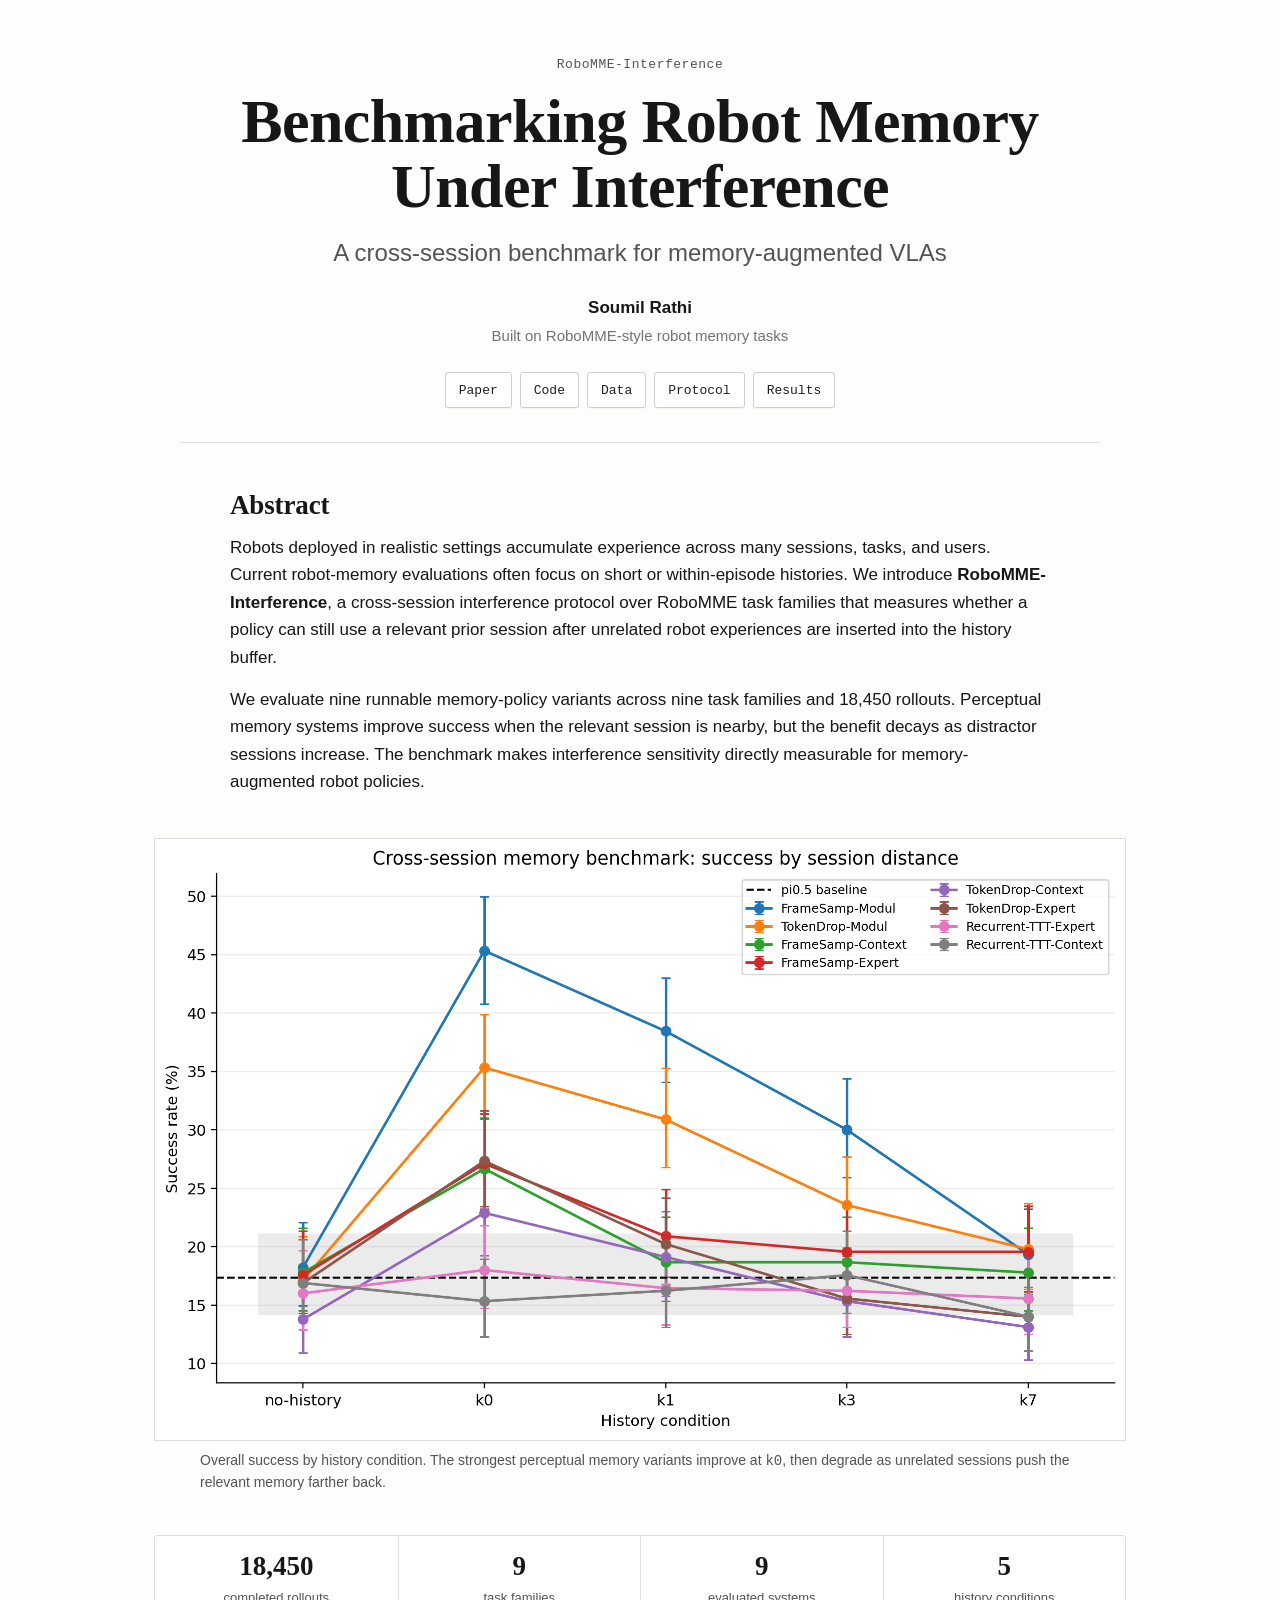
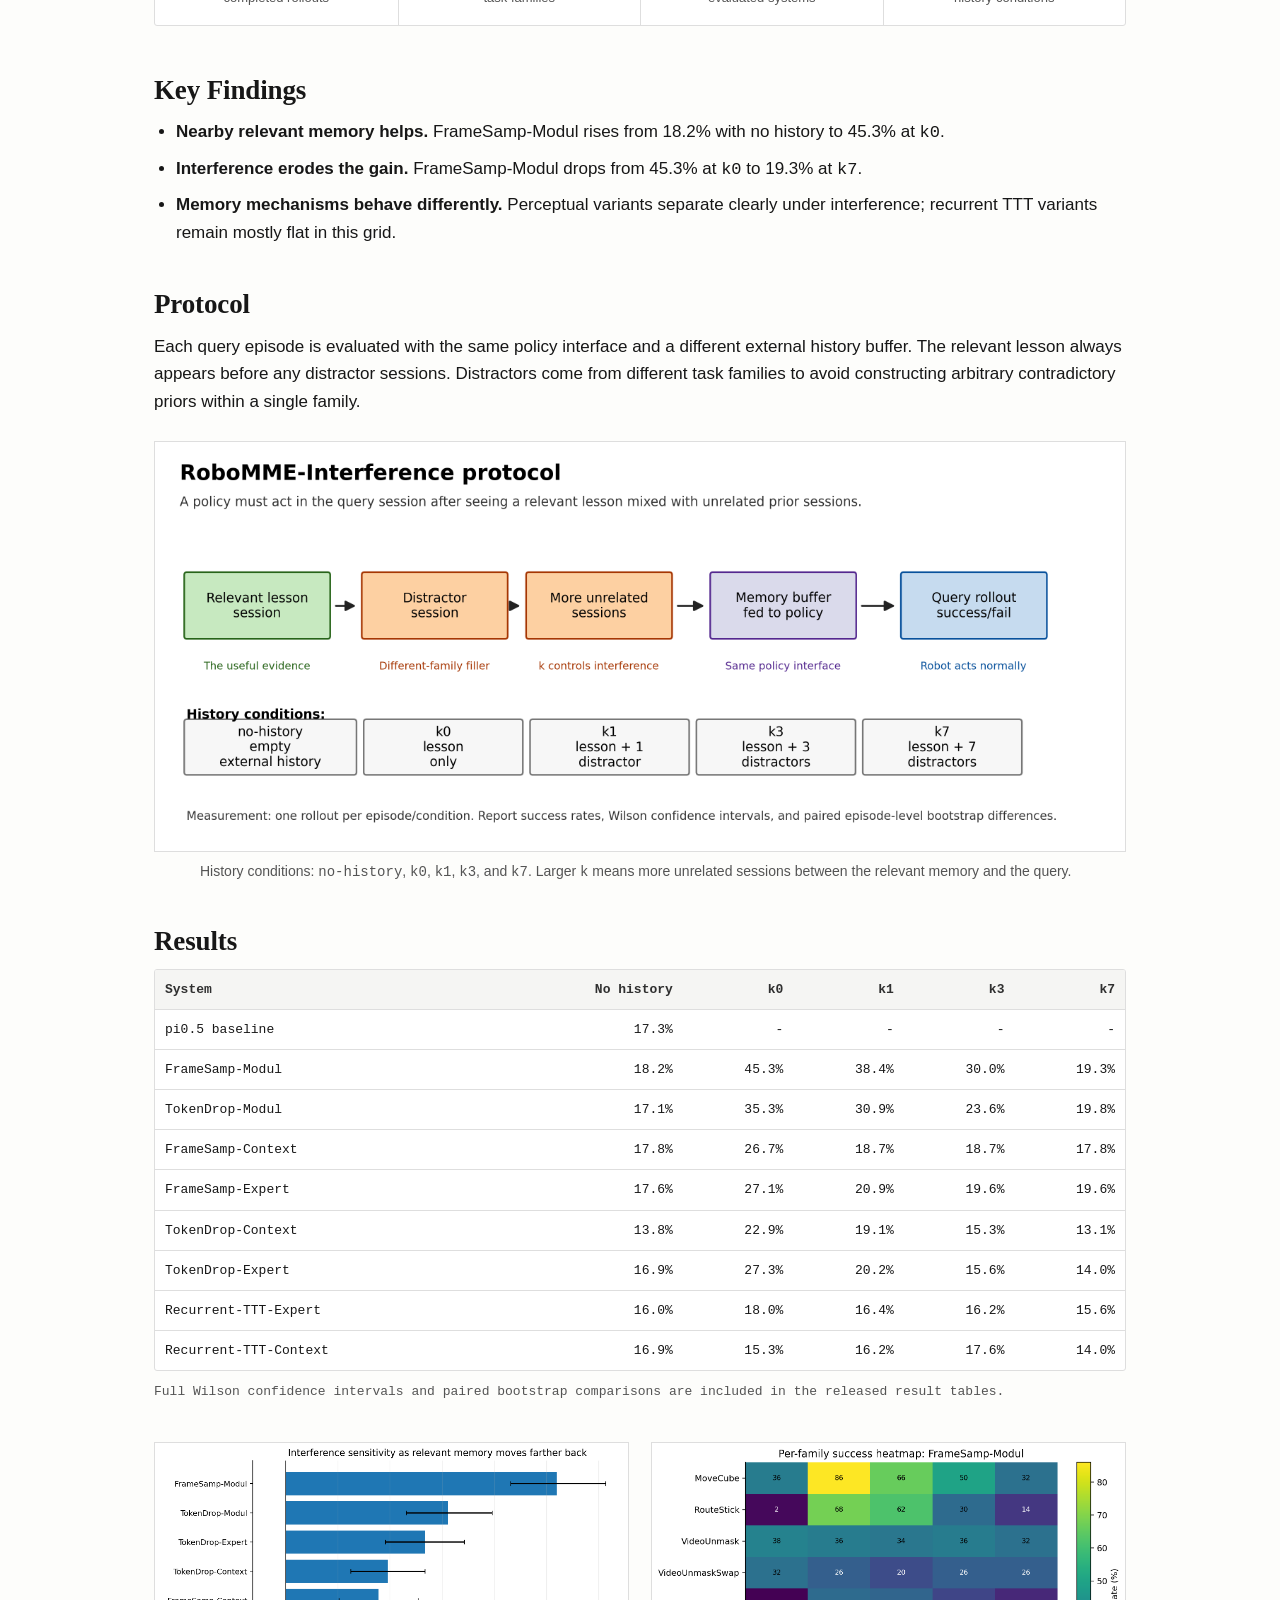
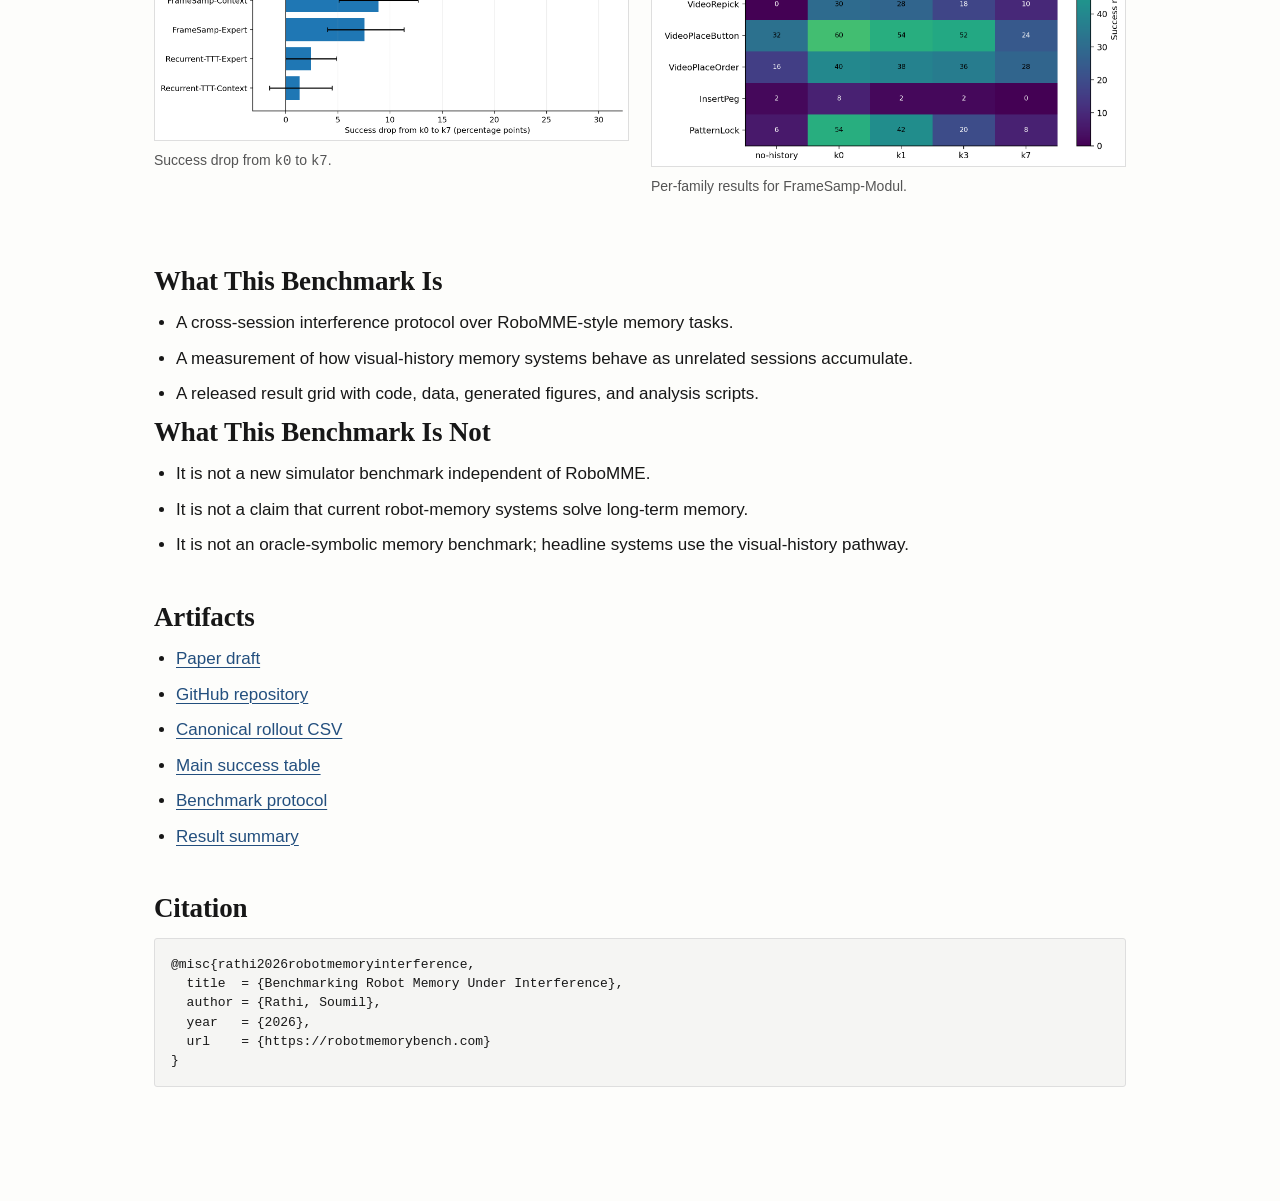
==== index.html @ ad08efbc "Polish research site typography" ====
<!doctype html>
<html lang="en">
  <head>
    <meta charset="utf-8" />
    <meta name="viewport" content="width=device-width, initial-scale=1" />
    <title>Benchmarking Robot Memory Under Interference</title>
    <meta
      name="description"
      content="A cross-session benchmark for memory-augmented VLAs."
    />
    <link rel="stylesheet" href="research.css?v=20260616a" />
  </head>
  <body>
    <main>
      <header class="project-header">
        <p class="venue">RoboMME-Interference</p>
        <h1>Benchmarking Robot Memory Under Interference</h1>
        <p class="subtitle">A cross-session benchmark for memory-augmented VLAs</p>
        <p class="authors">Soumil Rathi</p>
        <p class="affiliation">Built on RoboMME-style robot memory tasks</p>
        <nav class="links" aria-label="Project links">
          <a href="paper/main.pdf">Paper</a>
          <a href="https://github.com/SoumilRathi/robot-memory-under-interference">Code</a>
          <a href="results/canonical_rollouts.csv">Data</a>
          <a href="BENCHMARK_PROTOCOL.md">Protocol</a>
          <a href="RESULTS.md">Results</a>
        </nav>
      </header>

      <section class="abstract">
        <h2>Abstract</h2>
        <p>
          Robots deployed in realistic settings accumulate experience across
          many sessions, tasks, and users. Current robot-memory evaluations
          often focus on short or within-episode histories. We introduce
          <strong>RoboMME-Interference</strong>, a cross-session interference
          protocol over RoboMME task families that measures whether a policy can
          still use a relevant prior session after unrelated robot experiences
          are inserted into the history buffer.
        </p>
        <p>
          We evaluate nine runnable memory-policy variants across nine task
          families and 18,450 rollouts. Perceptual memory systems improve
          success when the relevant session is nearby, but the benefit decays as
          distractor sessions increase. The benchmark makes interference
          sensitivity directly measurable for memory-augmented robot policies.
        </p>
      </section>

      <section class="figure-section">
        <figure>
          <img src="assets/overall_plain_success_by_condition.png" alt="Overall success by history condition" />
          <figcaption>
            Overall success by history condition. The strongest perceptual
            memory variants improve at <code>k0</code>, then degrade as
            unrelated sessions push the relevant memory farther back.
          </figcaption>
        </figure>
      </section>

      <section class="summary-grid">
        <div>
          <span>18,450</span>
          <p>completed rollouts</p>
        </div>
        <div>
          <span>9</span>
          <p>task families</p>
        </div>
        <div>
          <span>9</span>
          <p>evaluated systems</p>
        </div>
        <div>
          <span>5</span>
          <p>history conditions</p>
        </div>
      </section>

      <section>
        <h2>Key Findings</h2>
        <ul class="findings">
          <li>
            <strong>Nearby relevant memory helps.</strong>
            FrameSamp-Modul rises from 18.2% with no history to 45.3% at
            <code>k0</code>.
          </li>
          <li>
            <strong>Interference erodes the gain.</strong>
            FrameSamp-Modul drops from 45.3% at <code>k0</code> to 19.3% at
            <code>k7</code>.
          </li>
          <li>
            <strong>Memory mechanisms behave differently.</strong>
            Perceptual variants separate clearly under interference; recurrent
            TTT variants remain mostly flat in this grid.
          </li>
        </ul>
      </section>

      <section id="protocol">
        <h2>Protocol</h2>
        <p>
          Each query episode is evaluated with the same policy interface and a
          different external history buffer. The relevant lesson always appears
          before any distractor sessions. Distractors come from different task
          families to avoid constructing arbitrary contradictory priors within a
          single family.
        </p>
        <figure>
          <img src="assets/protocol_diagram.png" alt="RoboMME-Interference protocol diagram" />
          <figcaption>
            History conditions: <code>no-history</code>, <code>k0</code>,
            <code>k1</code>, <code>k3</code>, and <code>k7</code>. Larger
            <code>k</code> means more unrelated sessions between the relevant
            memory and the query.
          </figcaption>
        </figure>
      </section>

      <section id="results">
        <h2>Results</h2>
        <div class="table-wrap">
          <table>
            <thead>
              <tr>
                <th>System</th>
                <th>No history</th>
                <th>k0</th>
                <th>k1</th>
                <th>k3</th>
                <th>k7</th>
              </tr>
            </thead>
            <tbody>
              <tr><td>pi0.5 baseline</td><td>17.3%</td><td>-</td><td>-</td><td>-</td><td>-</td></tr>
              <tr><td>FrameSamp-Modul</td><td>18.2%</td><td>45.3%</td><td>38.4%</td><td>30.0%</td><td>19.3%</td></tr>
              <tr><td>TokenDrop-Modul</td><td>17.1%</td><td>35.3%</td><td>30.9%</td><td>23.6%</td><td>19.8%</td></tr>
              <tr><td>FrameSamp-Context</td><td>17.8%</td><td>26.7%</td><td>18.7%</td><td>18.7%</td><td>17.8%</td></tr>
              <tr><td>FrameSamp-Expert</td><td>17.6%</td><td>27.1%</td><td>20.9%</td><td>19.6%</td><td>19.6%</td></tr>
              <tr><td>TokenDrop-Context</td><td>13.8%</td><td>22.9%</td><td>19.1%</td><td>15.3%</td><td>13.1%</td></tr>
              <tr><td>TokenDrop-Expert</td><td>16.9%</td><td>27.3%</td><td>20.2%</td><td>15.6%</td><td>14.0%</td></tr>
              <tr><td>Recurrent-TTT-Expert</td><td>16.0%</td><td>18.0%</td><td>16.4%</td><td>16.2%</td><td>15.6%</td></tr>
              <tr><td>Recurrent-TTT-Context</td><td>16.9%</td><td>15.3%</td><td>16.2%</td><td>17.6%</td><td>14.0%</td></tr>
            </tbody>
          </table>
        </div>
        <p class="note">
          Full Wilson confidence intervals and paired bootstrap comparisons are
          included in the released result tables.
        </p>
        <div class="figure-pair">
          <figure>
            <img src="assets/interference_drop_k0_to_k7.png" alt="Interference drop from k0 to k7" />
            <figcaption>Success drop from <code>k0</code> to <code>k7</code>.</figcaption>
          </figure>
          <figure>
            <img src="assets/framesamp_modul_family_heatmap.png" alt="FrameSamp-Modul family heatmap" />
            <figcaption>Per-family results for FrameSamp-Modul.</figcaption>
          </figure>
        </div>
      </section>

      <section>
        <h2>What This Benchmark Is</h2>
        <ul class="scope-list">
          <li>A cross-session interference protocol over RoboMME-style memory tasks.</li>
          <li>A measurement of how visual-history memory systems behave as unrelated sessions accumulate.</li>
          <li>A released result grid with code, data, generated figures, and analysis scripts.</li>
        </ul>

        <h2>What This Benchmark Is Not</h2>
        <ul class="scope-list">
          <li>It is not a new simulator benchmark independent of RoboMME.</li>
          <li>It is not a claim that current robot-memory systems solve long-term memory.</li>
          <li>It is not an oracle-symbolic memory benchmark; headline systems use the visual-history pathway.</li>
        </ul>
      </section>

      <section id="artifacts">
        <h2>Artifacts</h2>
        <ul class="artifact-list">
          <li><a href="paper/main.pdf">Paper draft</a></li>
          <li><a href="https://github.com/SoumilRathi/robot-memory-under-interference">GitHub repository</a></li>
          <li><a href="results/canonical_rollouts.csv">Canonical rollout CSV</a></li>
          <li><a href="results/analysis/tables/main_success_rates.csv">Main success table</a></li>
          <li><a href="BENCHMARK_PROTOCOL.md">Benchmark protocol</a></li>
          <li><a href="RESULTS.md">Result summary</a></li>
        </ul>
      </section>

      <section id="citation">
        <h2>Citation</h2>
        <pre><code>@misc{rathi2026robotmemoryinterference,
  title  = {Benchmarking Robot Memory Under Interference},
  author = {Rathi, Soumil},
  year   = {2026},
  url    = {https://robotmemorybench.com}
}</code></pre>
      </section>
    </main>
  </body>
</html>
---- research.css ----
:root {
  --bg: #fdfdfb;
  --ink: #171717;
  --muted: #545454;
  --faint: #737373;
  --line: #dedede;
  --soft: #f5f5f3;
  --accent: #234f7e;
}

* {
  box-sizing: border-box;
}

html {
  scroll-behavior: smooth;
  background: var(--bg);
}

body {
  margin: 0;
  background: var(--bg);
  color: var(--ink);
  font-family: -apple-system, BlinkMacSystemFont, "Segoe UI", Helvetica, Arial, sans-serif;
  font-size: 17px;
  line-height: 1.62;
}

main {
  max-width: 1020px;
  margin: 0 auto;
  padding: 54px 24px 76px;
}

a {
  color: var(--accent);
  text-decoration-thickness: 1px;
  text-underline-offset: 3px;
}

img {
  display: block;
  max-width: 100%;
  height: auto;
}

code,
pre,
table,
.links,
.venue,
.note {
  font-family: ui-monospace, SFMono-Regular, Menlo, Consolas, monospace;
}

.project-header {
  max-width: 920px;
  margin: 0 auto 46px;
  padding-bottom: 34px;
  border-bottom: 1px solid var(--line);
  text-align: center;
}

.venue {
  margin: 0 0 14px;
  color: var(--muted);
  font-size: 13px;
  letter-spacing: 0.04em;
}

h1 {
  max-width: 860px;
  margin: 0 auto;
  font-family: Georgia, "Times New Roman", serif;
  font-size: clamp(38px, 5.2vw, 62px);
  line-height: 1.05;
  font-weight: 700;
  letter-spacing: -0.01em;
}

.subtitle {
  max-width: 760px;
  margin: 18px auto 0;
  color: var(--muted);
  font-size: clamp(19px, 2.2vw, 24px);
  line-height: 1.35;
}

.authors {
  margin: 24px 0 0;
  font-size: 17px;
  font-weight: 600;
}

.affiliation {
  margin: 3px 0 0;
  color: var(--faint);
  font-size: 15px;
}

.links {
  display: flex;
  flex-wrap: wrap;
  justify-content: center;
  gap: 8px;
  margin-top: 24px;
}

.links a {
  display: inline-flex;
  align-items: center;
  min-height: 36px;
  padding: 0 13px;
  border: 1px solid #cfcfcf;
  border-radius: 3px;
  background: #ffffff;
  color: #202020;
  font-size: 13px;
  text-decoration: none;
  box-shadow: 0 1px 0 rgba(0, 0, 0, 0.03);
}

.links a:hover {
  border-color: #a8a8a8;
  background: var(--soft);
}

section {
  margin: 42px 0;
}

h2 {
  margin: 0 0 12px;
  font-family: Georgia, "Times New Roman", serif;
  font-size: 27px;
  line-height: 1.2;
  letter-spacing: -0.005em;
}

p {
  margin: 0 0 14px;
}

.abstract {
  max-width: 820px;
  margin-left: auto;
  margin-right: auto;
}

figure {
  margin: 26px 0;
}

figure img {
  border: 1px solid var(--line);
  background: #ffffff;
}

figcaption {
  max-width: 880px;
  margin: 9px auto 0;
  color: var(--muted);
  font-size: 14px;
  line-height: 1.5;
}

.summary-grid {
  display: grid;
  grid-template-columns: repeat(4, 1fr);
  overflow: hidden;
  border: 1px solid var(--line);
  border-radius: 3px;
  background: #ffffff;
  margin: 34px 0 48px;
}

.summary-grid div {
  padding: 17px 14px;
  text-align: center;
}

.summary-grid div + div {
  border-left: 1px solid var(--line);
}

.summary-grid span {
  display: block;
  font-family: Georgia, "Times New Roman", serif;
  font-size: 27px;
  font-weight: 700;
  line-height: 1;
}

.summary-grid p {
  margin: 7px 0 0;
  color: var(--muted);
  font-size: 13px;
}

.findings,
.scope-list,
.artifact-list {
  margin: 0;
  padding-left: 22px;
}

.findings li,
.scope-list li,
.artifact-list li {
  margin: 8px 0;
}

.table-wrap {
  overflow-x: auto;
  border: 1px solid var(--line);
  border-radius: 3px;
  background: #ffffff;
}

table {
  width: 100%;
  min-width: 760px;
  border-collapse: collapse;
  font-size: 13px;
}

th,
td {
  padding: 9px 10px;
  border-bottom: 1px solid var(--line);
  text-align: right;
  white-space: nowrap;
}

th:first-child,
td:first-child {
  text-align: left;
}

thead th {
  background: var(--soft);
  color: #303030;
  font-weight: 650;
}

tbody tr:last-child td {
  border-bottom: 0;
}

.note {
  margin-top: 10px;
  color: var(--muted);
  font-size: 13px;
}

.figure-pair {
  display: grid;
  grid-template-columns: 1fr 1fr;
  gap: 22px;
}

pre {
  overflow-x: auto;
  padding: 16px;
  border: 1px solid var(--line);
  border-radius: 3px;
  background: var(--soft);
  font-size: 13px;
  line-height: 1.48;
}

@media (max-width: 760px) {
  main {
    padding: 32px 16px 56px;
  }

  .project-header {
    margin-bottom: 34px;
    padding-bottom: 28px;
  }

  h1 {
    font-size: 36px;
  }

  .summary-grid,
  .figure-pair {
    grid-template-columns: 1fr;
  }

  .summary-grid div + div {
    border-left: 0;
    border-top: 1px solid var(--line);
  }
}
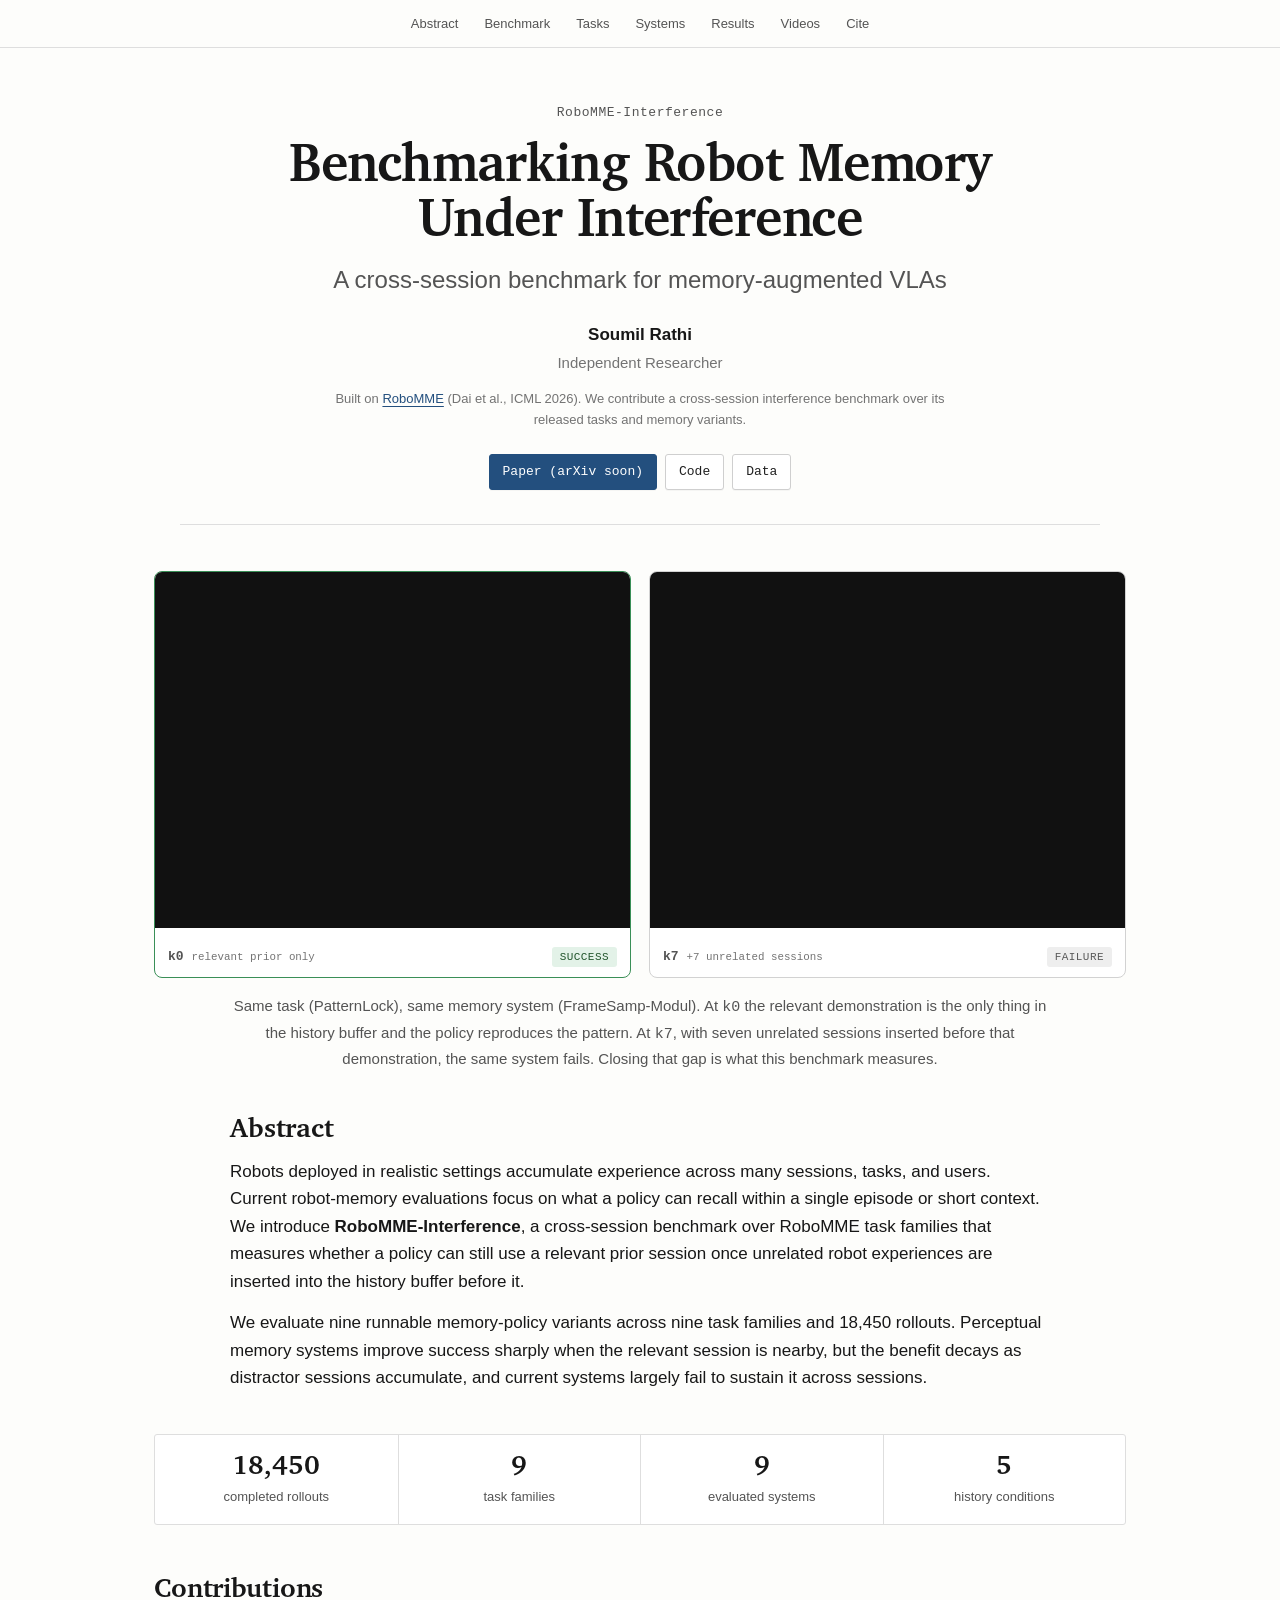
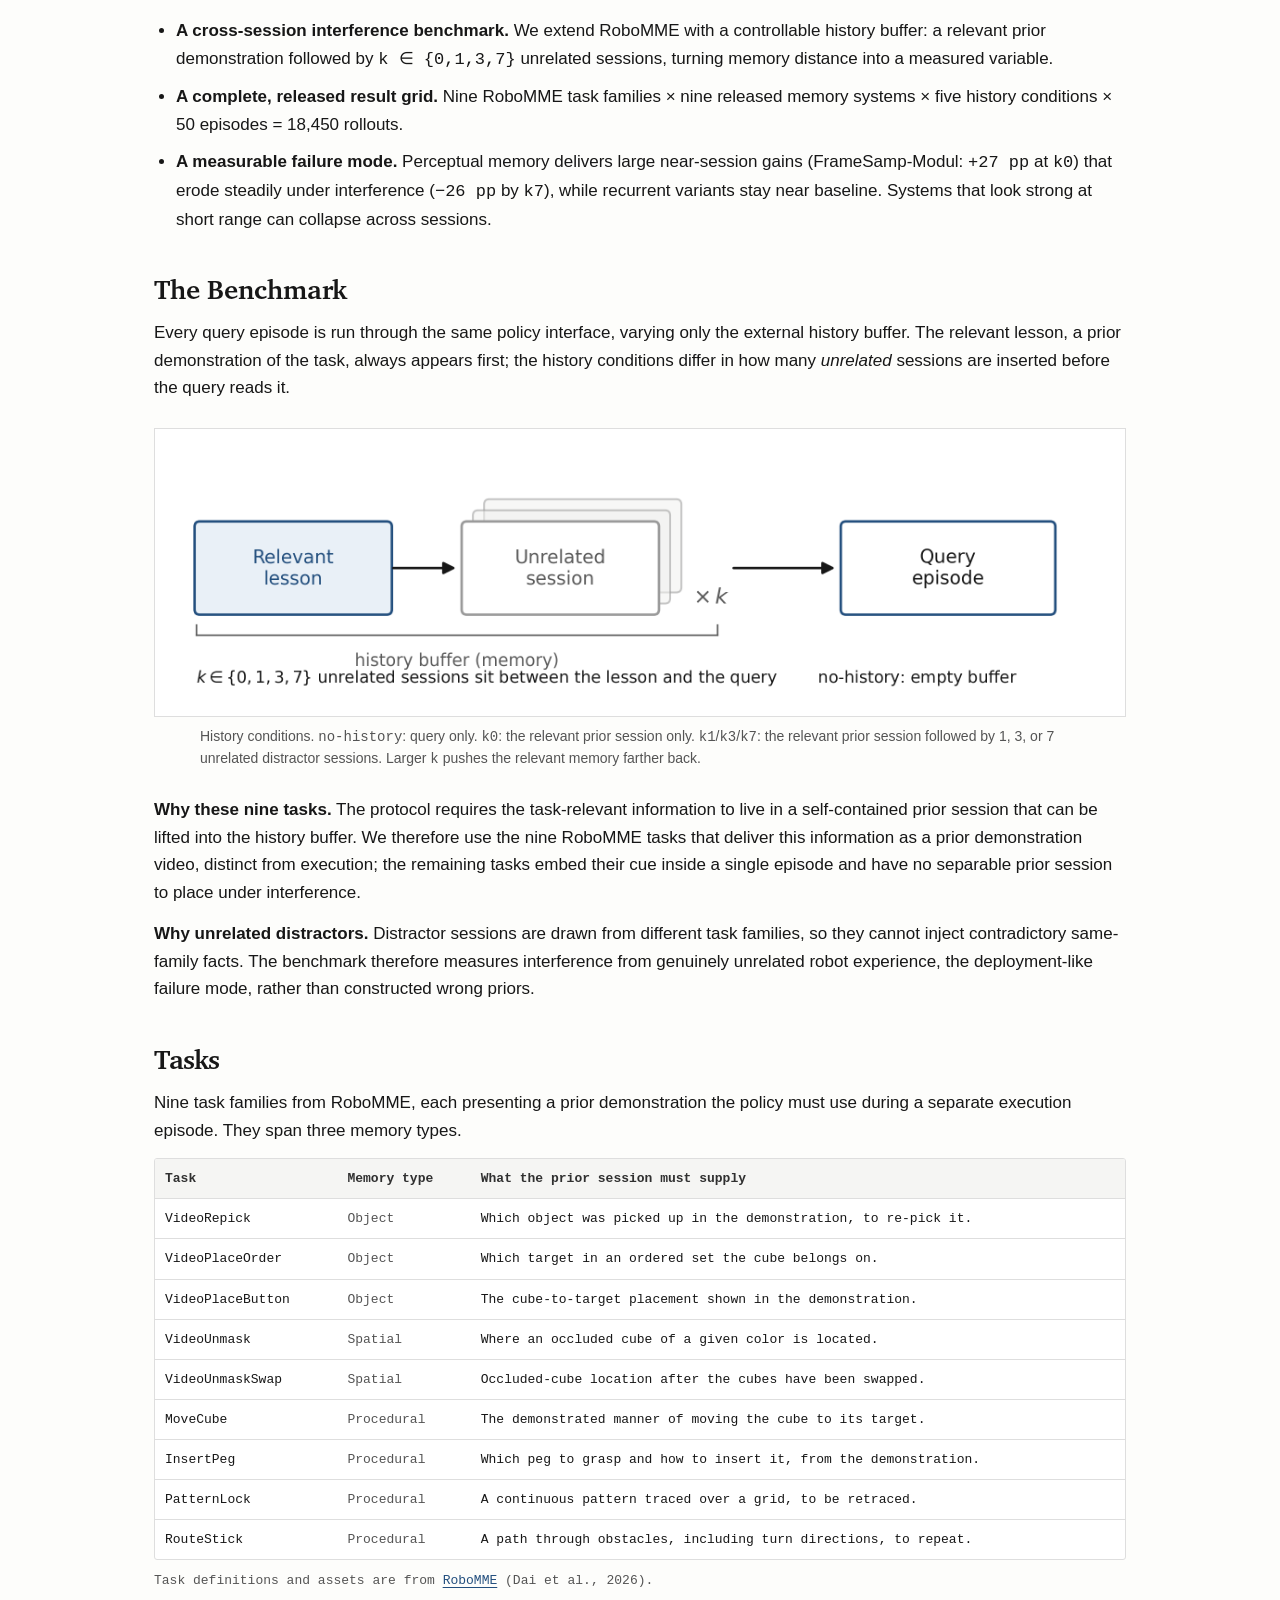
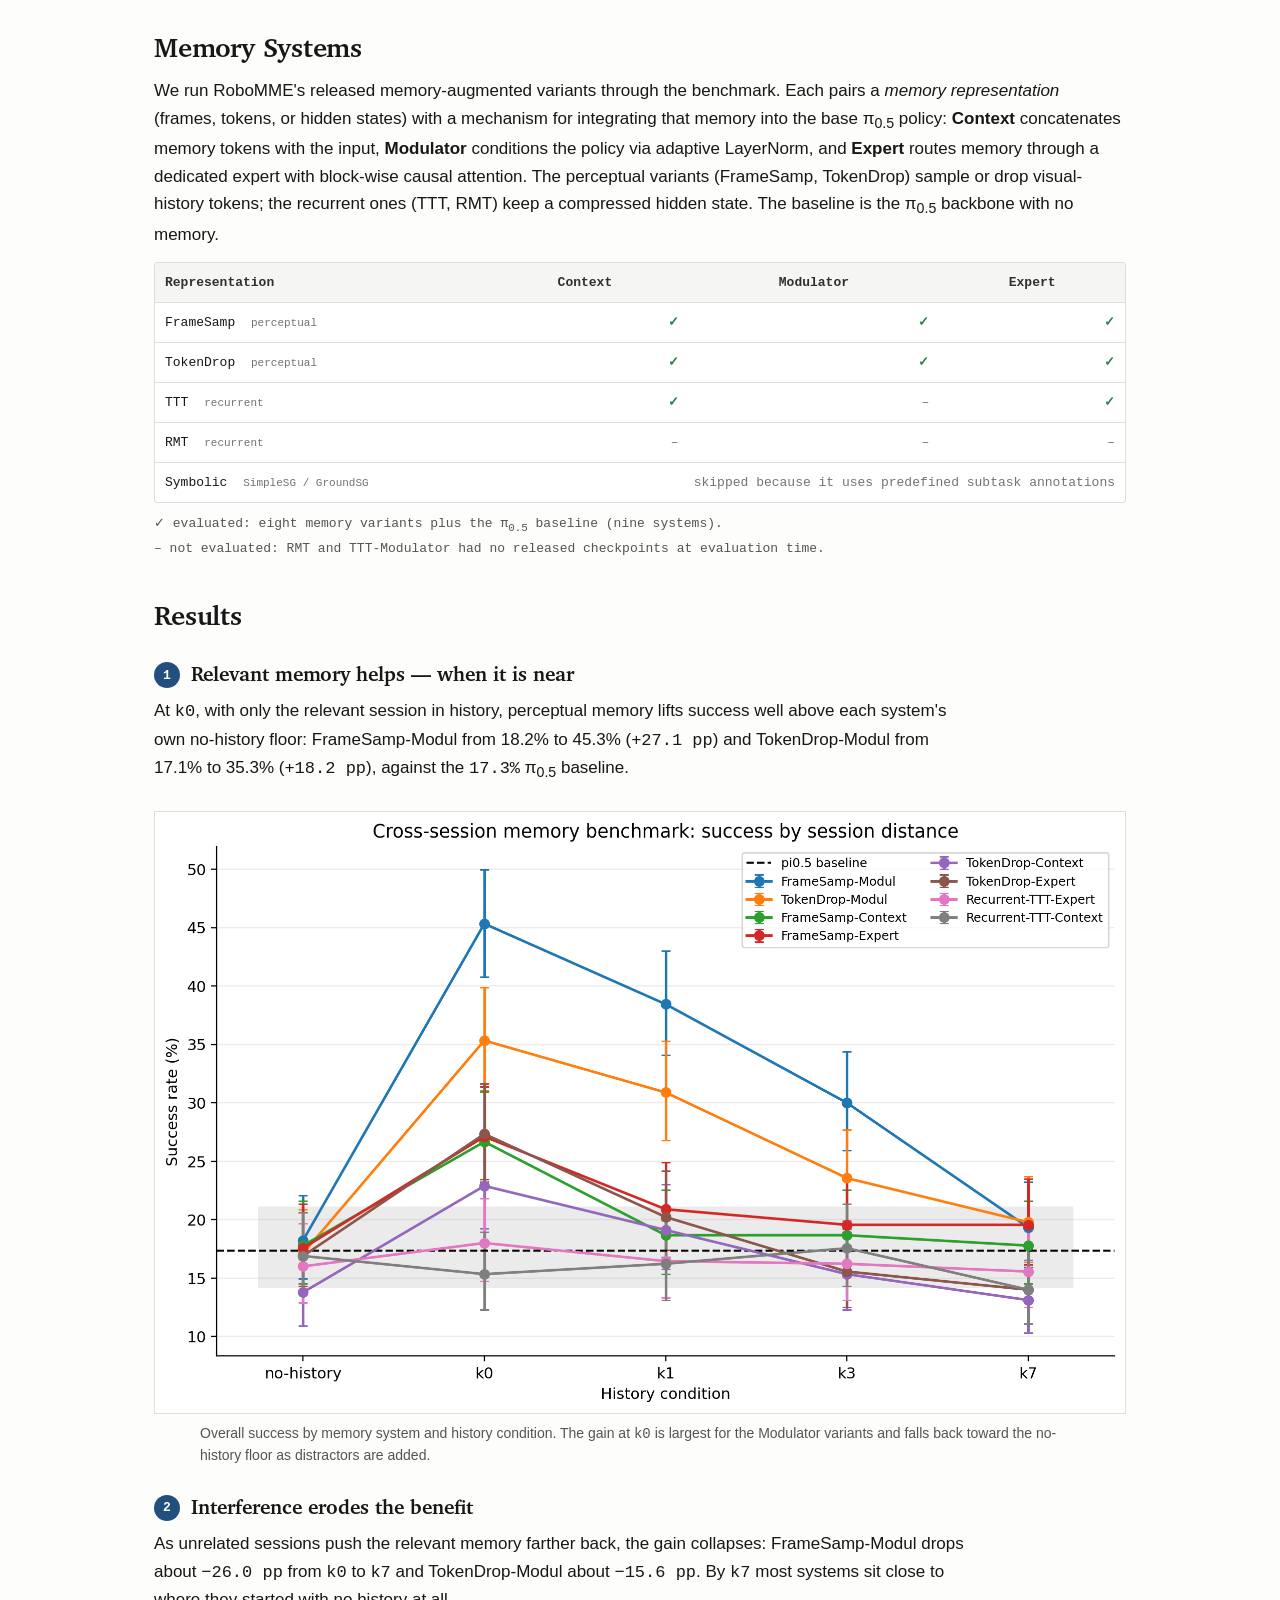
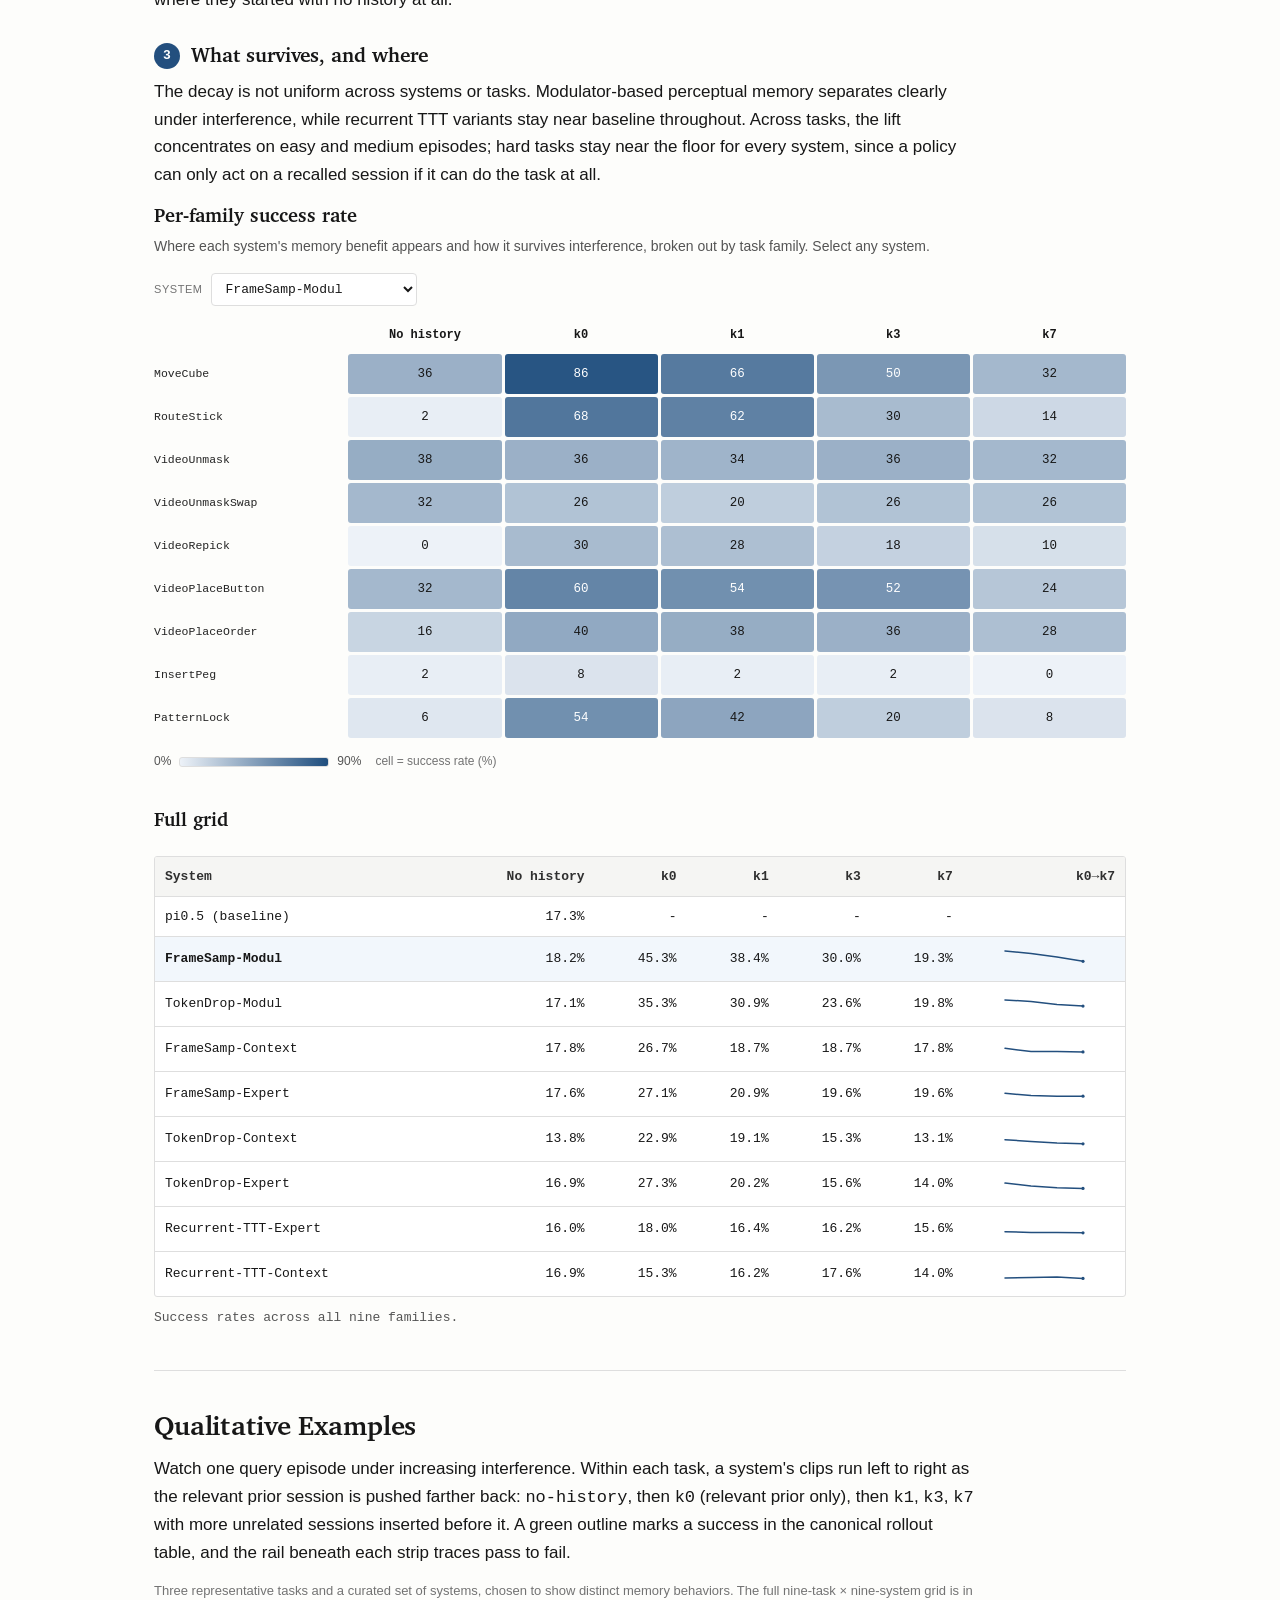
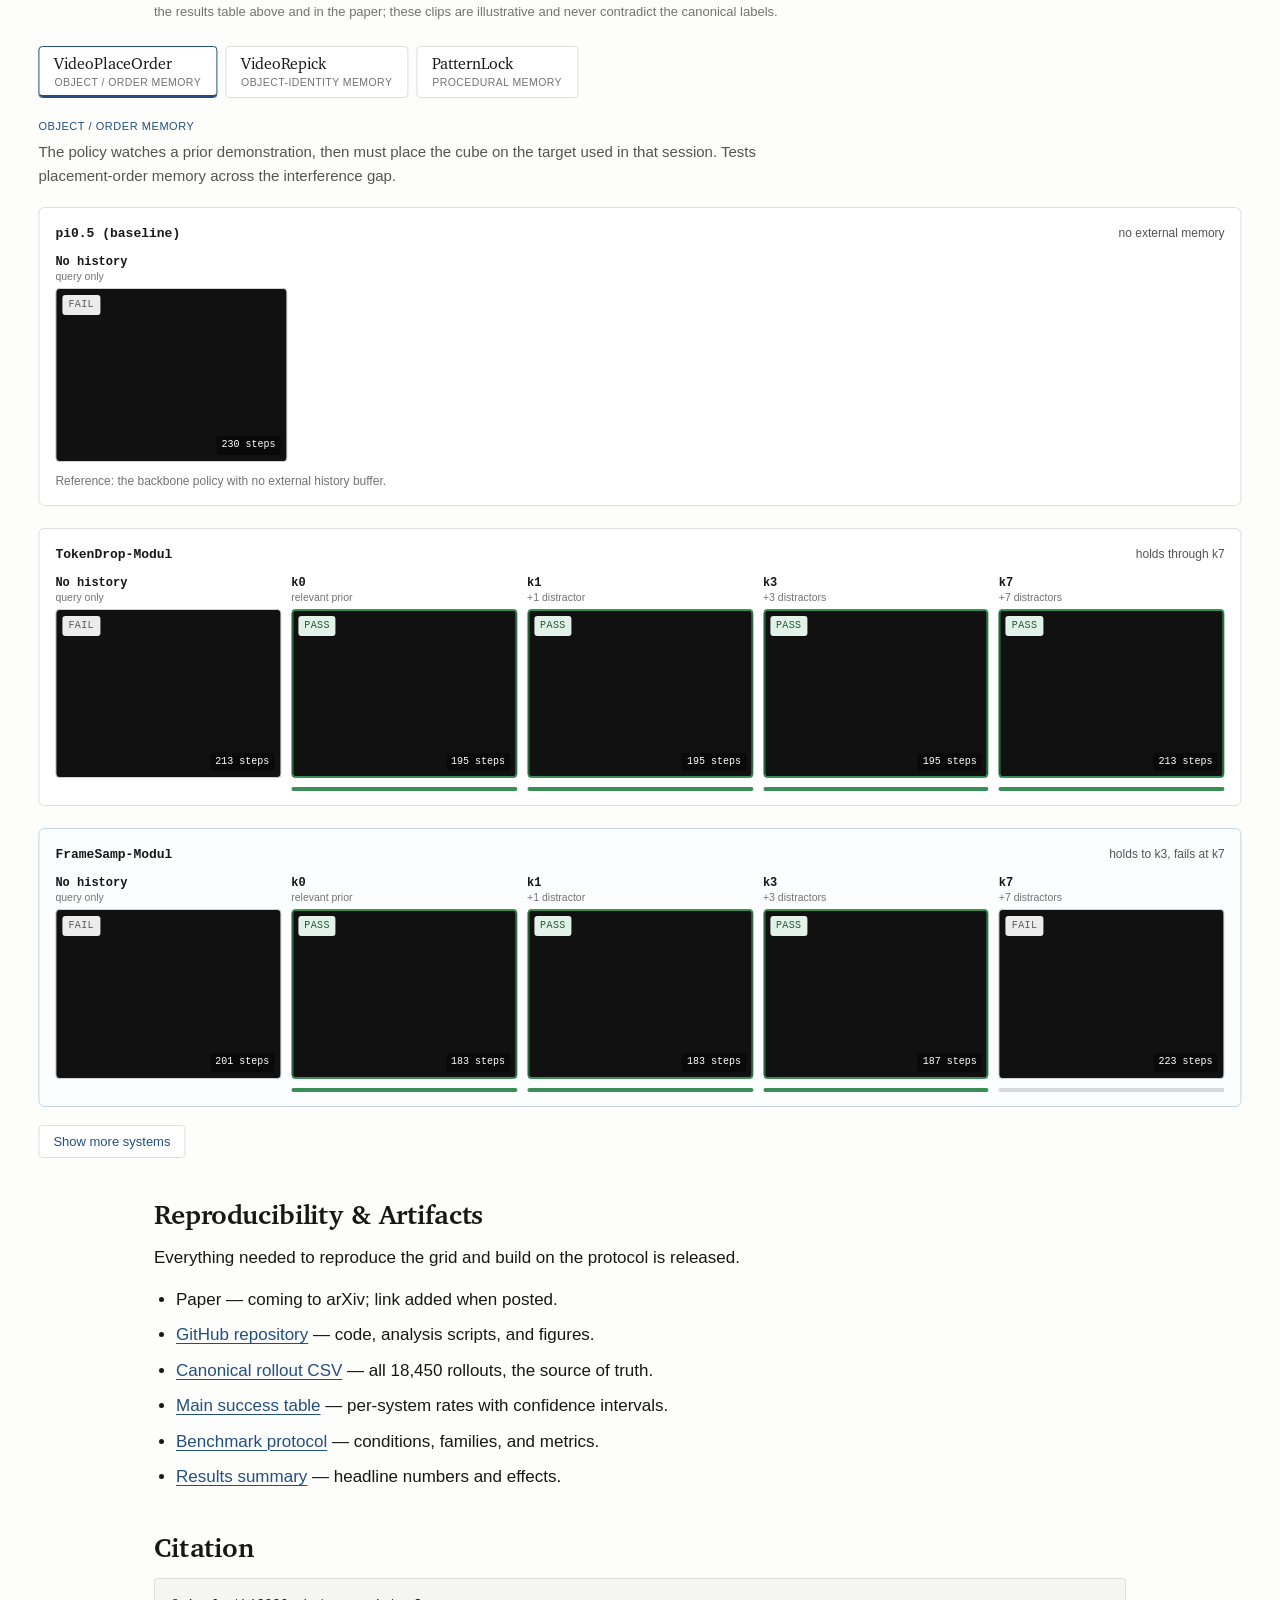
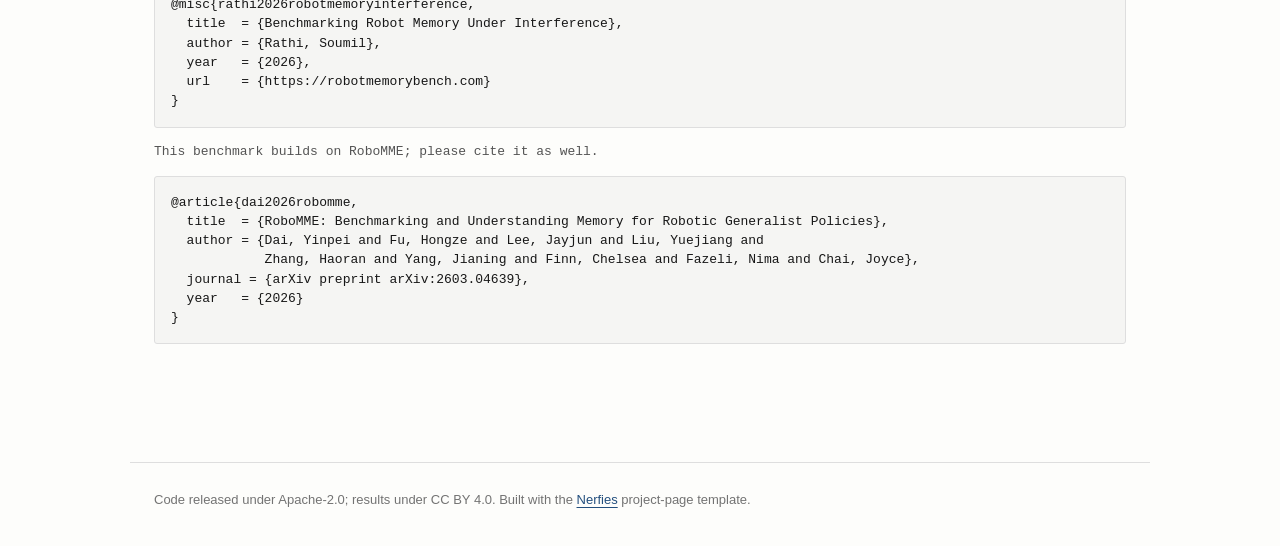
==== commit 7edead09: "Clean up repo for public release - Remove paper/ (published on arXiv) and website/ redirect stub - P" ====
--- a/index.html
+++ b/index.html
@@ -8,118 +8,353 @@
       name="description"
       content="A cross-session benchmark for memory-augmented VLAs."
     />
-    <link rel="stylesheet" href="research.css?v=20260616a" />
+    <meta property="og:type" content="website" />
+    <meta property="og:title" content="Benchmarking Robot Memory Under Interference" />
+    <meta
+      property="og:description"
+      content="A cross-session benchmark over RoboMME task families: can robot memory still use a relevant prior session when unrelated sessions are inserted before the query?"
+    />
+    <meta property="og:url" content="https://robotmemorybench.com" />
+    <meta
+      property="og:image"
+      content="https://robotmemorybench.com/assets/overall_plain_success_by_condition.png"
+    />
+    <meta name="twitter:card" content="summary_large_image" />
+    <meta name="twitter:title" content="Benchmarking Robot Memory Under Interference" />
+    <meta
+      name="twitter:description"
+      content="Perceptual robot memory helps when a relevant session is nearby, but degrades sharply under cross-session interference. A benchmark over RoboMME."
+    />
+    <meta
+      name="twitter:image"
+      content="https://robotmemorybench.com/assets/overall_plain_success_by_condition.png"
+    />
+    <link
+      rel="icon"
+      href="data:image/svg+xml,<svg xmlns='http://www.w3.org/2000/svg' viewBox='0 0 32 32'><rect width='32' height='32' rx='7' fill='%23234f7e'/><path d='M4 23 L12 8 L18 16 L28 25' fill='none' stroke='white' stroke-width='2.6' stroke-linecap='round' stroke-linejoin='round'/></svg>"
+    />
+    <link rel="stylesheet" href="research.css?v=20260618a" />
   </head>
   <body>
+    <nav class="topnav" aria-label="Section navigation">
+      <div class="topnav-inner">
+        <a href="#abstract">Abstract</a>
+        <a href="#protocol">Benchmark</a>
+        <a href="#tasks">Tasks</a>
+        <a href="#systems">Systems</a>
+        <a href="#results">Results</a>
+        <a href="#showcase">Videos</a>
+        <a href="#citation">Cite</a>
+      </div>
+    </nav>
+
     <main>
-      <header class="project-header">
+      <header class="project-header" id="top">
         <p class="venue">RoboMME-Interference</p>
         <h1>Benchmarking Robot Memory Under Interference</h1>
         <p class="subtitle">A cross-session benchmark for memory-augmented VLAs</p>
         <p class="authors">Soumil Rathi</p>
-        <p class="affiliation">Built on RoboMME-style robot memory tasks</p>
+        <p class="affiliation">Independent Researcher</p>
+        <p class="builton">
+          Built on <a href="https://robomme.github.io/">RoboMME</a> (Dai et al.,
+          ICML 2026). We contribute a cross-session interference benchmark over
+          its released tasks and memory variants.
+        </p>
         <nav class="links" aria-label="Project links">
-          <a href="paper/main.pdf">Paper</a>
+          <!-- TODO(launch): point href at the arXiv abstract and change text to "Paper" -->
+          <a class="primary" href="#top">Paper (arXiv soon)</a>
           <a href="https://github.com/SoumilRathi/robot-memory-under-interference">Code</a>
-          <a href="results/canonical_rollouts.csv">Data</a>
-          <a href="BENCHMARK_PROTOCOL.md">Protocol</a>
-          <a href="RESULTS.md">Results</a>
+          <a href="https://github.com/SoumilRathi/robot-memory-under-interference/tree/main/results">Data</a>
         </nav>
       </header>
 
-      <section class="abstract">
+      <section class="hero" aria-label="Headline example">
+        <div class="hero-pair">
+          <figure class="hero-card is-pass">
+            <video
+              src="assets/showcase-videos/videos/PatternLock/perceptual-framesamp-modul__k0__pass.mp4"
+              muted
+              loop
+              autoplay
+              playsinline
+              preload="auto"
+              aria-label="FrameSamp-Modul on PatternLock at k0, success"
+            ></video>
+            <figcaption class="hero-card-cap">
+              <span class="hero-cond">k0 <small>relevant prior only</small></span>
+              <span class="hero-verdict">success</span>
+            </figcaption>
+          </figure>
+          <figure class="hero-card is-fail">
+            <video
+              src="assets/showcase-videos/videos/PatternLock/perceptual-framesamp-modul__k7__fail.mp4"
+              muted
+              loop
+              autoplay
+              playsinline
+              preload="auto"
+              aria-label="FrameSamp-Modul on PatternLock at k7, failure"
+            ></video>
+            <figcaption class="hero-card-cap">
+              <span class="hero-cond">k7 <small>+7 unrelated sessions</small></span>
+              <span class="hero-verdict">failure</span>
+            </figcaption>
+          </figure>
+        </div>
+        <p class="hero-caption">
+          Same task (PatternLock), same memory system (FrameSamp-Modul). At
+          <code>k0</code> the relevant demonstration is the only thing in the
+          history buffer and the policy reproduces the pattern. At
+          <code>k7</code>, with seven unrelated sessions inserted before that
+          demonstration, the same system fails. Closing that gap is what this
+          benchmark measures.
+        </p>
+      </section>
+
+      <section class="abstract" id="abstract">
         <h2>Abstract</h2>
         <p>
           Robots deployed in realistic settings accumulate experience across
           many sessions, tasks, and users. Current robot-memory evaluations
-          often focus on short or within-episode histories. We introduce
-          <strong>RoboMME-Interference</strong>, a cross-session interference
-          protocol over RoboMME task families that measures whether a policy can
-          still use a relevant prior session after unrelated robot experiences
-          are inserted into the history buffer.
+          focus on what a policy can recall within a single episode or short
+          context. We introduce <strong>RoboMME-Interference</strong>, a
+          cross-session benchmark over RoboMME task families that measures
+          whether a policy can still use a relevant prior session once unrelated
+          robot experiences are inserted into the history buffer before it.
         </p>
         <p>
           We evaluate nine runnable memory-policy variants across nine task
           families and 18,450 rollouts. Perceptual memory systems improve
-          success when the relevant session is nearby, but the benefit decays as
-          distractor sessions increase. The benchmark makes interference
-          sensitivity directly measurable for memory-augmented robot policies.
-        </p>
-      </section>
-
-      <section class="figure-section">
+          success sharply when the relevant session is nearby, but the benefit
+          decays as distractor sessions accumulate, and current systems largely
+          fail to sustain it across sessions.
+        </p>
+      </section>
+
+      <section class="summary-grid" aria-label="Benchmark scale">
+        <div><span>18,450</span><p>completed rollouts</p></div>
+        <div><span>9</span><p>task families</p></div>
+        <div><span>9</span><p>evaluated systems</p></div>
+        <div><span>5</span><p>history conditions</p></div>
+      </section>
+
+      <section id="contributions">
+        <h2>Contributions</h2>
+        <ul class="contrib">
+          <li>
+            <strong>A cross-session interference benchmark.</strong>
+            We extend RoboMME with a controllable history buffer: a relevant
+            prior demonstration followed by <code>k &isin; {0,1,3,7}</code>
+            unrelated sessions, turning memory distance into a measured
+            variable.
+          </li>
+          <li>
+            <strong>A complete, released result grid.</strong>
+            Nine RoboMME task families &times; nine released memory systems
+            &times; five history conditions &times; 50 episodes = 18,450
+            rollouts.
+          </li>
+          <li>
+            <strong>A measurable failure mode.</strong>
+            Perceptual memory delivers large near-session gains (FrameSamp-Modul:
+            <code>+27&nbsp;pp</code> at <code>k0</code>) that erode steadily under
+            interference (<code>&minus;26&nbsp;pp</code> by <code>k7</code>), while
+            recurrent variants stay near baseline. Systems that look strong at
+            short range can collapse across sessions.
+          </li>
+        </ul>
+      </section>
+
+      <section id="protocol">
+        <h2>The Benchmark</h2>
+        <p>
+          Every query episode is run through the same policy interface, varying
+          only the external history buffer. The relevant lesson, a prior
+          demonstration of the task, always appears first; the history
+          conditions differ in how many <em>unrelated</em> sessions are inserted
+          before the query reads it.
+        </p>
         <figure>
-          <img src="assets/overall_plain_success_by_condition.png" alt="Overall success by history condition" />
+          <img
+            src="assets/protocol_diagram.png?v=2"
+            alt="RoboMME-Interference protocol diagram"
+          />
           <figcaption>
-            Overall success by history condition. The strongest perceptual
-            memory variants improve at <code>k0</code>, then degrade as
-            unrelated sessions push the relevant memory farther back.
+            History conditions. <code>no-history</code>: query only.
+            <code>k0</code>: the relevant prior session only.
+            <code>k1</code>/<code>k3</code>/<code>k7</code>: the relevant prior
+            session followed by 1, 3, or 7 unrelated distractor sessions. Larger
+            <code>k</code> pushes the relevant memory farther back.
           </figcaption>
         </figure>
-      </section>
-
-      <section class="summary-grid">
-        <div>
-          <span>18,450</span>
-          <p>completed rollouts</p>
-        </div>
-        <div>
-          <span>9</span>
-          <p>task families</p>
-        </div>
-        <div>
-          <span>9</span>
-          <p>evaluated systems</p>
-        </div>
-        <div>
-          <span>5</span>
-          <p>history conditions</p>
-        </div>
-      </section>
-
-      <section>
-        <h2>Key Findings</h2>
-        <ul class="findings">
-          <li>
-            <strong>Nearby relevant memory helps.</strong>
-            FrameSamp-Modul rises from 18.2% with no history to 45.3% at
-            <code>k0</code>.
-          </li>
-          <li>
-            <strong>Interference erodes the gain.</strong>
-            FrameSamp-Modul drops from 45.3% at <code>k0</code> to 19.3% at
-            <code>k7</code>.
-          </li>
-          <li>
-            <strong>Memory mechanisms behave differently.</strong>
-            Perceptual variants separate clearly under interference; recurrent
-            TTT variants remain mostly flat in this grid.
-          </li>
-        </ul>
-      </section>
-
-      <section id="protocol">
-        <h2>Protocol</h2>
-        <p>
-          Each query episode is evaluated with the same policy interface and a
-          different external history buffer. The relevant lesson always appears
-          before any distractor sessions. Distractors come from different task
-          families to avoid constructing arbitrary contradictory priors within a
-          single family.
-        </p>
-        <figure>
-          <img src="assets/protocol_diagram.png" alt="RoboMME-Interference protocol diagram" />
-          <figcaption>
-            History conditions: <code>no-history</code>, <code>k0</code>,
-            <code>k1</code>, <code>k3</code>, and <code>k7</code>. Larger
-            <code>k</code> means more unrelated sessions between the relevant
-            memory and the query.
-          </figcaption>
-        </figure>
+        <p>
+          <strong>Why these nine tasks.</strong> The protocol requires the
+          task-relevant information to live in a self-contained prior session
+          that can be lifted into the history buffer. We therefore use the nine
+          RoboMME tasks that deliver this information as a prior demonstration
+          video, distinct from execution; the remaining tasks embed their cue
+          inside a single episode and have no separable prior session to place
+          under interference.
+        </p>
+        <p>
+          <strong>Why unrelated distractors.</strong> Distractor sessions are
+          drawn from different task families, so they cannot inject contradictory
+          same-family facts. The benchmark therefore measures interference from
+          genuinely unrelated robot experience, the deployment-like failure mode,
+          rather than constructed wrong priors.
+        </p>
+      </section>
+
+      <section id="tasks">
+        <h2>Tasks</h2>
+        <p>
+          Nine task families from RoboMME, each presenting a prior demonstration
+          the policy must use during a separate execution episode. They span
+          three memory types.
+        </p>
+        <div class="table-wrap">
+          <table class="tasks-table">
+            <thead>
+              <tr>
+                <th>Task</th>
+                <th>Memory type</th>
+                <th>What the prior session must supply</th>
+              </tr>
+            </thead>
+            <tbody>
+              <tr><td>VideoRepick</td><td>Object</td><td>Which object was picked up in the demonstration, to re-pick it.</td></tr>
+              <tr><td>VideoPlaceOrder</td><td>Object</td><td>Which target in an ordered set the cube belongs on.</td></tr>
+              <tr><td>VideoPlaceButton</td><td>Object</td><td>The cube-to-target placement shown in the demonstration.</td></tr>
+              <tr><td>VideoUnmask</td><td>Spatial</td><td>Where an occluded cube of a given color is located.</td></tr>
+              <tr><td>VideoUnmaskSwap</td><td>Spatial</td><td>Occluded-cube location after the cubes have been swapped.</td></tr>
+              <tr><td>MoveCube</td><td>Procedural</td><td>The demonstrated manner of moving the cube to its target.</td></tr>
+              <tr><td>InsertPeg</td><td>Procedural</td><td>Which peg to grasp and how to insert it, from the demonstration.</td></tr>
+              <tr><td>PatternLock</td><td>Procedural</td><td>A continuous pattern traced over a grid, to be retraced.</td></tr>
+              <tr><td>RouteStick</td><td>Procedural</td><td>A path through obstacles, including turn directions, to repeat.</td></tr>
+            </tbody>
+          </table>
+        </div>
+        <p class="note">
+          Task definitions and assets are from
+          <a href="https://robomme.github.io/">RoboMME</a> (Dai et al., 2026).
+        </p>
+      </section>
+
+      <section id="systems">
+        <h2>Memory Systems</h2>
+        <p>
+          We run RoboMME's released memory-augmented variants through the
+          benchmark. Each pairs a <em>memory representation</em> (frames, tokens,
+          or hidden states) with a mechanism for integrating that memory into the
+          base &pi;<sub>0.5</sub> policy: <strong>Context</strong> concatenates
+          memory tokens with the input, <strong>Modulator</strong> conditions the
+          policy via adaptive LayerNorm, and <strong>Expert</strong> routes memory
+          through a dedicated expert with block-wise causal attention. The
+          perceptual variants (FrameSamp, TokenDrop) sample or drop visual-history
+          tokens; the recurrent ones (TTT, RMT) keep a compressed hidden state.
+          The baseline is the &pi;<sub>0.5</sub> backbone with no memory.
+        </p>
+        <div class="table-wrap">
+          <table class="sys-matrix">
+            <thead>
+              <tr>
+                <th>Representation</th>
+                <th>Context</th>
+                <th>Modulator</th>
+                <th>Expert</th>
+              </tr>
+            </thead>
+            <tbody>
+              <tr><td>FrameSamp <span class="sys-kind">perceptual</span></td><td class="yes">&check;</td><td class="yes">&check;</td><td class="yes">&check;</td></tr>
+              <tr><td>TokenDrop <span class="sys-kind">perceptual</span></td><td class="yes">&check;</td><td class="yes">&check;</td><td class="yes">&check;</td></tr>
+              <tr><td>TTT <span class="sys-kind">recurrent</span></td><td class="yes">&check;</td><td class="no">&ndash;</td><td class="yes">&check;</td></tr>
+              <tr><td>RMT <span class="sys-kind">recurrent</span></td><td class="no">&ndash;</td><td class="no">&ndash;</td><td class="no">&ndash;</td></tr>
+              <tr><td>Symbolic <span class="sys-kind">SimpleSG / GroundSG</span></td><td class="no" colspan="3">skipped because it uses predefined subtask annotations</td></tr>
+            </tbody>
+          </table>
+        </div>
+        <p class="note">
+          &check; evaluated: eight memory variants plus the
+          &pi;<sub>0.5</sub> baseline (nine systems).<br />
+          &ndash; not evaluated: RMT and TTT-Modulator had no released
+          checkpoints at evaluation time.
+        </p>
       </section>
 
       <section id="results">
         <h2>Results</h2>
+
+        <div class="finding">
+          <h3><span class="finding-n">1</span> Relevant memory helps &mdash; when it is near</h3>
+          <p>
+            At <code>k0</code>, with only the relevant session in history,
+            perceptual memory lifts success well above each system's own
+            no-history floor: FrameSamp-Modul from 18.2% to 45.3%
+            (<code>+27.1&nbsp;pp</code>) and TokenDrop-Modul from 17.1% to 35.3%
+            (<code>+18.2&nbsp;pp</code>), against the <code>17.3%</code>
+            &pi;<sub>0.5</sub> baseline.
+          </p>
+          <figure>
+            <img
+              src="assets/overall_plain_success_by_condition.png"
+              alt="Overall success by history condition"
+            />
+            <figcaption>
+              Overall success by memory system and history condition. The gain at
+              <code>k0</code> is largest for the Modulator variants and falls back
+              toward the no-history floor as distractors are added.
+            </figcaption>
+          </figure>
+        </div>
+
+        <div class="finding">
+          <h3><span class="finding-n">2</span> Interference erodes the benefit</h3>
+          <p>
+            As unrelated sessions push the relevant memory farther back, the gain
+            collapses: FrameSamp-Modul drops about <code>&minus;26.0&nbsp;pp</code>
+            from <code>k0</code> to <code>k7</code> and TokenDrop-Modul about
+            <code>&minus;15.6&nbsp;pp</code>. By <code>k7</code> most systems sit
+            close to where they started with no history at all.
+          </p>
+        </div>
+
+        <div class="finding">
+          <h3><span class="finding-n">3</span> What survives, and where</h3>
+          <p>
+            The decay is not uniform across systems or tasks. Modulator-based
+            perceptual memory separates clearly under interference, while
+            recurrent TTT variants stay near baseline throughout. Across tasks,
+            the lift concentrates on easy and medium episodes; hard tasks stay
+            near the floor for every system, since a policy can only act on a
+            recalled session if it can do the task at all.
+          </p>
+          <div id="heatmap" class="heatmap">
+            <div class="heatmap-head">
+              <div>
+                <h4 class="heatmap-title">Per-family success rate</h4>
+                <p class="heatmap-sub">
+                  Where each system's memory benefit appears and how it survives
+                  interference, broken out by task family. Select any system.
+                </p>
+              </div>
+              <label class="heatmap-select">
+                System
+                <select id="heatmap-system" aria-label="Select a memory system"></select>
+              </label>
+            </div>
+            <div class="heatmap-scroll">
+              <div id="heatmap-grid" class="heatmap-grid" aria-live="polite"></div>
+            </div>
+            <div class="heatmap-legend">
+              <span>0%</span>
+              <span class="heatmap-bar" aria-hidden="true"></span>
+              <span>90%</span>
+              <span class="heatmap-legend-note">cell = success rate (%)</span>
+            </div>
+          </div>
+        </div>
+
+        <h3 class="table-title">Full grid</h3>
         <div class="table-wrap">
           <table>
             <thead>
@@ -133,8 +368,8 @@
               </tr>
             </thead>
             <tbody>
-              <tr><td>pi0.5 baseline</td><td>17.3%</td><td>-</td><td>-</td><td>-</td><td>-</td></tr>
-              <tr><td>FrameSamp-Modul</td><td>18.2%</td><td>45.3%</td><td>38.4%</td><td>30.0%</td><td>19.3%</td></tr>
+              <tr><td>pi0.5 (baseline)</td><td>17.3%</td><td>-</td><td>-</td><td>-</td><td>-</td></tr>
+              <tr class="is-best"><td>FrameSamp-Modul</td><td>18.2%</td><td>45.3%</td><td>38.4%</td><td>30.0%</td><td>19.3%</td></tr>
               <tr><td>TokenDrop-Modul</td><td>17.1%</td><td>35.3%</td><td>30.9%</td><td>23.6%</td><td>19.8%</td></tr>
               <tr><td>FrameSamp-Context</td><td>17.8%</td><td>26.7%</td><td>18.7%</td><td>18.7%</td><td>17.8%</td></tr>
               <tr><td>FrameSamp-Expert</td><td>17.6%</td><td>27.1%</td><td>20.9%</td><td>19.6%</td><td>19.6%</td></tr>
@@ -146,46 +381,45 @@
           </table>
         </div>
         <p class="note">
-          Full Wilson confidence intervals and paired bootstrap comparisons are
-          included in the released result tables.
-        </p>
-        <div class="figure-pair">
-          <figure>
-            <img src="assets/interference_drop_k0_to_k7.png" alt="Interference drop from k0 to k7" />
-            <figcaption>Success drop from <code>k0</code> to <code>k7</code>.</figcaption>
-          </figure>
-          <figure>
-            <img src="assets/framesamp_modul_family_heatmap.png" alt="FrameSamp-Modul family heatmap" />
-            <figcaption>Per-family results for FrameSamp-Modul.</figcaption>
-          </figure>
-        </div>
-      </section>
-
-      <section>
-        <h2>What This Benchmark Is</h2>
-        <ul class="scope-list">
-          <li>A cross-session interference protocol over RoboMME-style memory tasks.</li>
-          <li>A measurement of how visual-history memory systems behave as unrelated sessions accumulate.</li>
-          <li>A released result grid with code, data, generated figures, and analysis scripts.</li>
-        </ul>
-
-        <h2>What This Benchmark Is Not</h2>
-        <ul class="scope-list">
-          <li>It is not a new simulator benchmark independent of RoboMME.</li>
-          <li>It is not a claim that current robot-memory systems solve long-term memory.</li>
-          <li>It is not an oracle-symbolic memory benchmark; headline systems use the visual-history pathway.</li>
-        </ul>
+          Success rates across all nine families.
+        </p>
+      </section>
+
+      <section id="showcase" class="showcase">
+        <h2>Qualitative Examples</h2>
+        <p>
+          Watch one query episode under increasing interference. Within each
+          task, a system's clips run left to right as the relevant prior session
+          is pushed farther back: <code>no-history</code>, then <code>k0</code>
+          (relevant prior only), then <code>k1</code>, <code>k3</code>,
+          <code>k7</code> with more unrelated sessions inserted before it. A green
+          outline marks a success in the canonical rollout table, and the rail
+          beneath each strip traces pass to fail.
+        </p>
+        <p class="showcase-caption">
+          Three representative tasks and a curated set of systems, chosen to show
+          distinct memory behaviors. The full nine-task &times; nine-system grid
+          is in the results table above and in the paper; these clips are
+          illustrative and never contradict the canonical labels.
+        </p>
+        <div id="showcase-root" class="ic-root" aria-live="polite">
+          <p class="note">Loading qualitative examples&hellip;</p>
+        </div>
       </section>
 
       <section id="artifacts">
-        <h2>Artifacts</h2>
+        <h2>Reproducibility &amp; Artifacts</h2>
+        <p>
+          Everything needed to reproduce the grid and build on the protocol is
+          released.
+        </p>
         <ul class="artifact-list">
-          <li><a href="paper/main.pdf">Paper draft</a></li>
-          <li><a href="https://github.com/SoumilRathi/robot-memory-under-interference">GitHub repository</a></li>
-          <li><a href="results/canonical_rollouts.csv">Canonical rollout CSV</a></li>
-          <li><a href="results/analysis/tables/main_success_rates.csv">Main success table</a></li>
-          <li><a href="BENCHMARK_PROTOCOL.md">Benchmark protocol</a></li>
-          <li><a href="RESULTS.md">Result summary</a></li>
+          <li>Paper &mdash; coming to arXiv; link added when posted.</li>
+          <li><a href="https://github.com/SoumilRathi/robot-memory-under-interference">GitHub repository</a> &mdash; code, analysis scripts, and figures.</li>
+          <li><a href="https://github.com/SoumilRathi/robot-memory-under-interference/blob/main/results/canonical_rollouts.csv">Canonical rollout CSV</a> &mdash; all 18,450 rollouts, the source of truth.</li>
+          <li><a href="results/analysis/tables/main_success_rates.csv">Main success table</a> &mdash; per-system rates with confidence intervals.</li>
+          <li><a href="BENCHMARK_PROTOCOL.md">Benchmark protocol</a> &mdash; conditions, families, and metrics.</li>
+          <li><a href="RESULTS.md">Results summary</a> &mdash; headline numbers and effects.</li>
         </ul>
       </section>
 
@@ -197,7 +431,25 @@
   year   = {2026},
   url    = {https://robotmemorybench.com}
 }</code></pre>
+        <p class="note">This benchmark builds on RoboMME; please cite it as well.</p>
+        <pre><code>@article{dai2026robomme,
+  title  = {RoboMME: Benchmarking and Understanding Memory for Robotic Generalist Policies},
+  author = {Dai, Yinpei and Fu, Hongze and Lee, Jayjun and Liu, Yuejiang and
+            Zhang, Haoran and Yang, Jianing and Finn, Chelsea and Fazeli, Nima and Chai, Joyce},
+  journal = {arXiv preprint arXiv:2603.04639},
+  year   = {2026}
+}</code></pre>
       </section>
     </main>
+
+    <footer class="site-footer">
+      <p>
+        Code released under Apache-2.0; results under CC BY 4.0. Built with the
+        <a href="https://github.com/nerfies/nerfies.github.io">Nerfies</a>
+        project-page template.
+      </p>
+    </footer>
+
+    <script src="showcase.js?v=20260617d"></script>
   </body>
 </html>
--- a/research.css
+++ b/research.css
@@ -8,6 +8,24 @@
   --accent: #234f7e;
 }
 
+@font-face {
+  font-family: "Charter";
+  src: local("Charter"), local("Charter Roman"),
+    url("assets/fonts/charter_regular.woff2") format("woff2");
+  font-weight: 400;
+  font-style: normal;
+  font-display: swap;
+}
+
+@font-face {
+  font-family: "Charter";
+  src: local("Charter Bold"),
+    url("assets/fonts/charter_bold.woff2") format("woff2");
+  font-weight: 700;
+  font-style: normal;
+  font-display: swap;
+}
+
 * {
   box-sizing: border-box;
 }
@@ -71,8 +89,8 @@
 h1 {
   max-width: 860px;
   margin: 0 auto;
-  font-family: Georgia, "Times New Roman", serif;
-  font-size: clamp(38px, 5.2vw, 62px);
+  font-family: "Charter", Georgia, "Times New Roman", serif;
+  font-size: clamp(34px, 4.6vw, 52px);
   line-height: 1.05;
   font-weight: 700;
   letter-spacing: -0.01em;
@@ -96,6 +114,13 @@
   margin: 3px 0 0;
   color: var(--faint);
   font-size: 15px;
+}
+
+.builton {
+  max-width: 620px;
+  margin: 12px auto 0;
+  color: var(--faint);
+  font-size: 13px;
 }
 
 .links {
@@ -131,7 +156,7 @@
 
 h2 {
   margin: 0 0 12px;
-  font-family: Georgia, "Times New Roman", serif;
+  font-family: "Charter", Georgia, "Times New Roman", serif;
   font-size: 27px;
   line-height: 1.2;
   letter-spacing: -0.005em;
@@ -185,7 +210,7 @@
 
 .summary-grid span {
   display: block;
-  font-family: Georgia, "Times New Roman", serif;
+  font-family: "Charter", Georgia, "Times New Roman", serif;
   font-size: 27px;
   font-weight: 700;
   line-height: 1;
@@ -259,6 +284,299 @@
   gap: 22px;
 }
 
+/* ---- Qualitative showcase: interference player ---- */
+.showcase {
+  border-top: 1px solid var(--line);
+  padding-top: 40px;
+}
+
+.showcase > p {
+  max-width: 820px;
+}
+
+.showcase-caption {
+  max-width: 820px;
+  color: var(--faint);
+  font-size: 13px;
+}
+
+/* Break the interactive demo wider than the reading column. */
+.ic-tabs,
+.ic-stage {
+  position: relative;
+  width: min(1240px, 94vw);
+  margin-left: 50%;
+  transform: translateX(-50%);
+}
+
+.ic-tabs {
+  display: flex;
+  flex-wrap: wrap;
+  gap: 8px;
+  margin-top: 24px;
+}
+
+.ic-tab {
+  display: flex;
+  flex-direction: column;
+  gap: 3px;
+  min-width: 152px;
+  padding: 9px 15px;
+  border: 1px solid var(--line);
+  border-radius: 4px;
+  background: #fff;
+  text-align: left;
+  cursor: pointer;
+}
+
+.ic-tab:hover {
+  border-color: #b3b3b3;
+}
+
+.ic-tab.is-active {
+  border-color: var(--accent);
+  box-shadow: inset 0 -2px 0 0 var(--accent);
+}
+
+.ic-tab-title {
+  font-family: "Charter", Georgia, "Times New Roman", serif;
+  font-size: 16px;
+  color: var(--ink);
+}
+
+.ic-tab-kind {
+  font-size: 10.5px;
+  letter-spacing: 0.04em;
+  text-transform: uppercase;
+  color: var(--faint);
+}
+
+.ic-stage {
+  margin-top: 20px;
+}
+
+.ic-panel-head {
+  max-width: 720px;
+  margin-bottom: 20px;
+}
+
+.ic-kind {
+  margin: 0 0 4px;
+  font-size: 11px;
+  letter-spacing: 0.05em;
+  text-transform: uppercase;
+  color: var(--accent);
+}
+
+.ic-blurb {
+  margin: 0;
+  color: var(--muted);
+  font-size: 15px;
+  line-height: 1.55;
+}
+
+.ic-strips {
+  display: grid;
+  gap: 22px;
+}
+
+.ic-strip {
+  padding: 15px 16px 14px;
+  border: 1px solid var(--line);
+  border-radius: 6px;
+  background: #fff;
+}
+
+.ic-strip.is-protagonist {
+  border-color: #c4d3e2;
+  background: #fcfdfe;
+}
+
+.ic-strip-head {
+  display: flex;
+  align-items: baseline;
+  justify-content: space-between;
+  gap: 12px;
+  margin-bottom: 12px;
+}
+
+.ic-sys {
+  font-family: ui-monospace, SFMono-Regular, Menlo, Consolas, monospace;
+  font-size: 13px;
+  font-weight: 600;
+}
+
+.ic-summary {
+  font-size: 12px;
+  color: var(--muted);
+}
+
+.ic-track {
+  display: grid;
+  grid-template-columns: repeat(5, 1fr);
+  gap: 10px;
+}
+
+.ic-track.is-reference {
+  grid-template-columns: minmax(0, 232px);
+}
+
+.ic-cell {
+  display: flex;
+  flex-direction: column;
+  gap: 6px;
+}
+
+.ic-cell-head {
+  line-height: 1.15;
+}
+
+.ic-cond {
+  display: block;
+  font-family: ui-monospace, SFMono-Regular, Menlo, Consolas, monospace;
+  font-size: 12px;
+  font-weight: 600;
+}
+
+.ic-sub {
+  display: block;
+  font-size: 10.5px;
+  color: var(--faint);
+}
+
+.ic-frame {
+  position: relative;
+  aspect-ratio: 4 / 3;
+  overflow: hidden;
+  border-radius: 4px;
+  background: #111;
+  border: 1px solid var(--line);
+}
+
+.ic-frame.is-pass {
+  border-color: #3a8f57;
+  box-shadow: inset 0 0 0 1px #3a8f57;
+}
+
+.ic-frame.is-fail {
+  border-color: #d2d2d2;
+}
+
+.ic-frame.is-empty {
+  display: flex;
+  align-items: center;
+  justify-content: center;
+  background: var(--soft);
+  color: var(--faint);
+}
+
+.ic-frame video {
+  display: block;
+  width: 100%;
+  height: 100%;
+  object-fit: cover;
+}
+
+.ic-badge {
+  position: absolute;
+  top: 6px;
+  left: 6px;
+  padding: 2px 6px;
+  border-radius: 3px;
+  font-family: ui-monospace, SFMono-Regular, Menlo, Consolas, monospace;
+  font-size: 10px;
+  letter-spacing: 0.04em;
+  text-transform: uppercase;
+}
+
+.ic-frame.is-pass .ic-badge {
+  background: #e3f2e8;
+  color: #22552c;
+}
+
+.ic-frame.is-fail .ic-badge {
+  background: rgba(255, 255, 255, 0.92);
+  color: #5a5a5a;
+}
+
+.ic-steps {
+  position: absolute;
+  right: 6px;
+  bottom: 6px;
+  padding: 1px 5px;
+  border-radius: 3px;
+  background: rgba(0, 0, 0, 0.45);
+  color: #fff;
+  font-family: ui-monospace, SFMono-Regular, Menlo, Consolas, monospace;
+  font-size: 10px;
+}
+
+.ic-rail {
+  display: grid;
+  grid-template-columns: repeat(5, 1fr);
+  gap: 10px;
+  margin-top: 9px;
+}
+
+.ic-seg {
+  height: 4px;
+  border-radius: 2px;
+}
+
+.ic-seg.is-pass {
+  background: #3a8f57;
+}
+
+.ic-seg.is-fail {
+  background: #d8d8d8;
+}
+
+.ic-seg.is-spacer,
+.ic-seg.is-empty {
+  background: transparent;
+}
+
+.ic-ref-note {
+  margin: 10px 0 0;
+  font-size: 12px;
+  color: var(--faint);
+}
+
+.ic-toggle {
+  margin-top: 18px;
+  padding: 8px 14px;
+  border: 1px solid var(--line);
+  border-radius: 4px;
+  background: #fff;
+  color: var(--accent);
+  font-size: 13px;
+  cursor: pointer;
+}
+
+.ic-toggle:hover {
+  border-color: #b3b3b3;
+  background: var(--soft);
+}
+
+/* Results table: protagonist row highlight + k0->k7 decay sparkline. */
+#results table tbody tr.is-best td {
+  background: #f2f7fc;
+}
+
+#results table tbody tr.is-best td:first-child {
+  font-weight: 600;
+}
+
+.spark-cell {
+  text-align: center;
+  color: var(--accent);
+}
+
+.spark {
+  display: inline-block;
+  vertical-align: middle;
+}
+
 pre {
   overflow-x: auto;
   padding: 16px;
@@ -269,6 +587,374 @@
   line-height: 1.48;
 }
 
+/* ---- Sticky section nav ---- */
+.topnav {
+  position: sticky;
+  top: 0;
+  z-index: 50;
+  background: rgba(253, 253, 251, 0.86);
+  backdrop-filter: saturate(1.4) blur(8px);
+  -webkit-backdrop-filter: saturate(1.4) blur(8px);
+  border-bottom: 1px solid var(--line);
+}
+
+.topnav-inner {
+  max-width: 1020px;
+  margin: 0 auto;
+  display: flex;
+  flex-wrap: wrap;
+  justify-content: center;
+  gap: 2px;
+  padding: 8px 16px;
+}
+
+.topnav a {
+  padding: 5px 12px;
+  border-radius: 5px;
+  color: var(--muted);
+  font-size: 13px;
+  text-decoration: none;
+}
+
+.topnav a:hover {
+  color: var(--ink);
+  background: var(--soft);
+}
+
+section[id] {
+  scroll-margin-top: 64px;
+}
+
+/* ---- Header primary link ---- */
+.links a.primary {
+  border-color: var(--accent);
+  background: var(--accent);
+  color: #fff;
+}
+
+.links a.primary:hover {
+  border-color: #1d4369;
+  background: #1d4369;
+}
+
+/* ---- Hero contrast ---- */
+.hero {
+  margin: 38px 0 10px;
+}
+
+.hero-pair {
+  display: grid;
+  grid-template-columns: 1fr 1fr;
+  gap: 18px;
+}
+
+.hero-card {
+  margin: 0;
+  border: 1px solid var(--line);
+  border-radius: 8px;
+  overflow: hidden;
+  background: #fff;
+}
+
+.hero-card.is-pass {
+  border-color: #3a8f57;
+}
+
+.hero-card.is-fail {
+  border-color: #d2d2d2;
+}
+
+.hero-card video {
+  display: block;
+  width: 100%;
+  aspect-ratio: 4 / 3;
+  object-fit: cover;
+  background: #111;
+}
+
+.hero-card-cap {
+  display: flex;
+  align-items: baseline;
+  justify-content: space-between;
+  gap: 10px;
+  padding: 10px 13px;
+}
+
+.hero-cond {
+  font-family: ui-monospace, SFMono-Regular, Menlo, Consolas, monospace;
+  font-size: 13px;
+  font-weight: 600;
+}
+
+.hero-cond small {
+  color: var(--faint);
+  font-weight: 400;
+}
+
+.hero-verdict {
+  font-family: ui-monospace, SFMono-Regular, Menlo, Consolas, monospace;
+  font-size: 11px;
+  text-transform: uppercase;
+  letter-spacing: 0.04em;
+  padding: 2px 8px;
+  border-radius: 3px;
+}
+
+.hero-card.is-pass .hero-verdict {
+  background: #e3f2e8;
+  color: #22552c;
+}
+
+.hero-card.is-fail .hero-verdict {
+  background: #eeeeee;
+  color: #5a5a5a;
+}
+
+.hero-caption {
+  max-width: 820px;
+  margin: 16px auto 0;
+  color: var(--muted);
+  font-size: 15px;
+  text-align: center;
+}
+
+/* ---- Contributions ---- */
+.contrib {
+  margin: 0;
+  padding-left: 22px;
+}
+
+.contrib li {
+  margin: 10px 0;
+}
+
+/* ---- Tasks table ---- */
+.tasks-table {
+  min-width: 640px;
+}
+
+.tasks-table th,
+.tasks-table td {
+  text-align: left;
+  white-space: normal;
+  vertical-align: top;
+}
+
+.tasks-table td:nth-child(2) {
+  white-space: nowrap;
+  color: var(--muted);
+}
+
+/* ---- Systems matrix ---- */
+.sys-matrix {
+  min-width: 520px;
+  text-align: center;
+}
+
+.sys-matrix th {
+  text-align: center;
+}
+
+.sys-matrix th:first-child,
+.sys-matrix td:first-child {
+  text-align: left;
+  white-space: nowrap;
+}
+
+.sys-matrix .sys-kind {
+  margin-left: 8px;
+  color: var(--faint);
+  font-size: 11px;
+}
+
+.sys-matrix td.yes {
+  color: #2f7d49;
+  font-weight: 600;
+}
+
+.sys-matrix td.no {
+  color: var(--faint);
+}
+
+/* ---- Results as findings ---- */
+.finding {
+  margin: 26px 0;
+}
+
+.finding h3 {
+  display: flex;
+  align-items: center;
+  gap: 11px;
+  margin: 0 0 6px;
+  font-family: "Charter", Georgia, "Times New Roman", serif;
+  font-size: 20px;
+}
+
+.finding-n {
+  flex: none;
+  width: 26px;
+  height: 26px;
+  display: inline-flex;
+  align-items: center;
+  justify-content: center;
+  border-radius: 50%;
+  background: var(--accent);
+  color: #fff;
+  font-family: ui-monospace, SFMono-Regular, Menlo, Consolas, monospace;
+  font-size: 13px;
+}
+
+.finding p {
+  max-width: 820px;
+}
+
+.table-title {
+  margin-top: 34px;
+  font-family: "Charter", Georgia, "Times New Roman", serif;
+  font-size: 19px;
+}
+
+/* ---- Footer ---- */
+.site-footer {
+  max-width: 1020px;
+  margin: 0 auto;
+  padding: 26px 24px 48px;
+  border-top: 1px solid var(--line);
+}
+
+.site-footer p {
+  margin: 0;
+  color: var(--faint);
+  font-size: 13px;
+}
+
+/* Per-family heatmap (system-selectable) */
+.heatmap {
+  margin: 8px 0 4px;
+}
+
+.heatmap-head {
+  display: flex;
+  align-items: flex-end;
+  justify-content: space-between;
+  gap: 16px;
+  flex-wrap: wrap;
+  margin-bottom: 14px;
+}
+
+.heatmap-title {
+  margin: 0 0 3px;
+  font-family: "Charter", Georgia, "Times New Roman", serif;
+  font-size: 19px;
+  font-weight: 700;
+}
+
+.heatmap-sub {
+  margin: 0;
+  max-width: 560px;
+  color: var(--muted);
+  font-size: 14px;
+  line-height: 1.5;
+}
+
+.heatmap-select {
+  display: inline-flex;
+  align-items: center;
+  gap: 8px;
+  font-size: 11px;
+  letter-spacing: 0.05em;
+  text-transform: uppercase;
+  color: var(--faint);
+}
+
+.heatmap-select select {
+  font-family: ui-monospace, SFMono-Regular, Menlo, Consolas, monospace;
+  font-size: 13px;
+  letter-spacing: 0;
+  text-transform: none;
+  padding: 7px 10px;
+  border: 1px solid var(--line);
+  border-radius: 4px;
+  background: #fff;
+  color: var(--ink);
+  cursor: pointer;
+}
+
+.heatmap-scroll {
+  overflow-x: auto;
+}
+
+.heatmap-grid {
+  display: grid;
+  grid-template-columns: minmax(112px, 1.25fr) repeat(5, 1fr);
+  gap: 3px;
+  min-width: 540px;
+}
+
+.hm-corner {
+  background: transparent;
+}
+
+.hm-colhead {
+  display: flex;
+  align-items: center;
+  justify-content: center;
+  padding: 6px 4px;
+  font-family: ui-monospace, SFMono-Regular, Menlo, Consolas, monospace;
+  font-size: 12px;
+  font-weight: 600;
+  color: var(--ink);
+}
+
+.hm-rowhead {
+  display: flex;
+  align-items: center;
+  padding-right: 10px;
+  font-family: ui-monospace, SFMono-Regular, Menlo, Consolas, monospace;
+  font-size: 11.5px;
+  color: #242424;
+  white-space: nowrap;
+}
+
+.hm-cell {
+  display: flex;
+  align-items: center;
+  justify-content: center;
+  min-height: 40px;
+  border-radius: 3px;
+  background: var(--soft);
+  font-family: ui-monospace, SFMono-Regular, Menlo, Consolas, monospace;
+  font-size: 12.5px;
+  color: var(--ink);
+}
+
+.hm-cell.is-empty {
+  color: var(--faint);
+  background: #f7f7f5;
+}
+
+.heatmap-legend {
+  display: flex;
+  align-items: center;
+  gap: 8px;
+  margin-top: 14px;
+  font-size: 12px;
+  color: var(--muted);
+}
+
+.heatmap-bar {
+  width: 150px;
+  height: 10px;
+  border-radius: 3px;
+  border: 1px solid var(--line);
+  background: linear-gradient(to right, rgb(237, 242, 248), rgb(31, 78, 126));
+}
+
+.heatmap-legend-note {
+  margin-left: 6px;
+  color: var(--faint);
+}
+
 @media (max-width: 760px) {
   main {
     padding: 32px 16px 56px;
@@ -284,8 +970,49 @@
   }
 
   .summary-grid,
-  .figure-pair {
+  .figure-pair,
+  .hero-pair {
     grid-template-columns: 1fr;
+  }
+
+  .topnav-inner {
+    justify-content: flex-start;
+    flex-wrap: nowrap;
+    overflow-x: auto;
+  }
+
+  .ic-tabs,
+  .ic-stage {
+    width: 100%;
+    margin-left: 0;
+    transform: none;
+  }
+
+  .ic-tab {
+    flex: 1 1 auto;
+    min-width: 0;
+  }
+
+  .ic-track {
+    grid-template-columns: none;
+    grid-auto-flow: column;
+    grid-auto-columns: 80%;
+    overflow-x: auto;
+    scroll-snap-type: x mandatory;
+    -webkit-overflow-scrolling: touch;
+    padding-bottom: 4px;
+  }
+
+  .ic-track.is-reference {
+    grid-auto-columns: 100%;
+  }
+
+  .ic-track > .ic-cell {
+    scroll-snap-align: start;
+  }
+
+  .ic-rail {
+    display: none;
   }
 
   .summary-grid div + div {
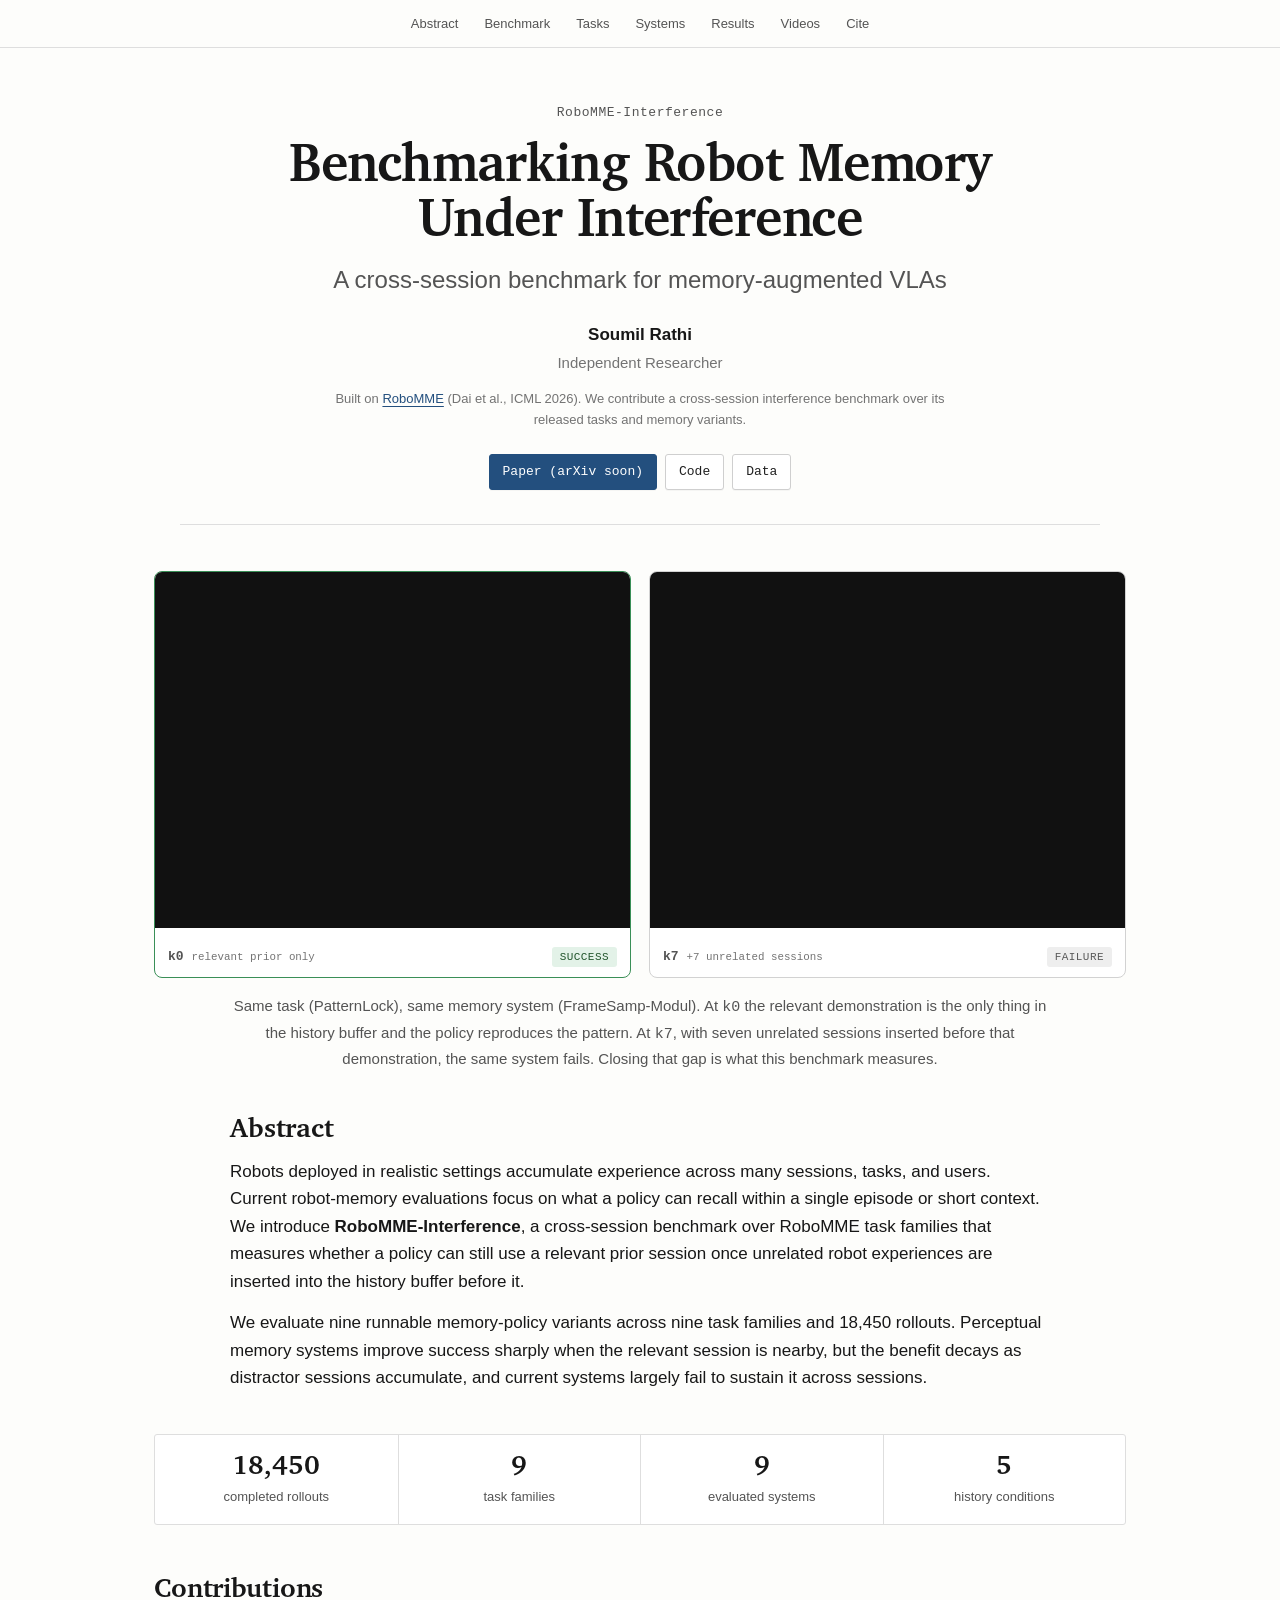
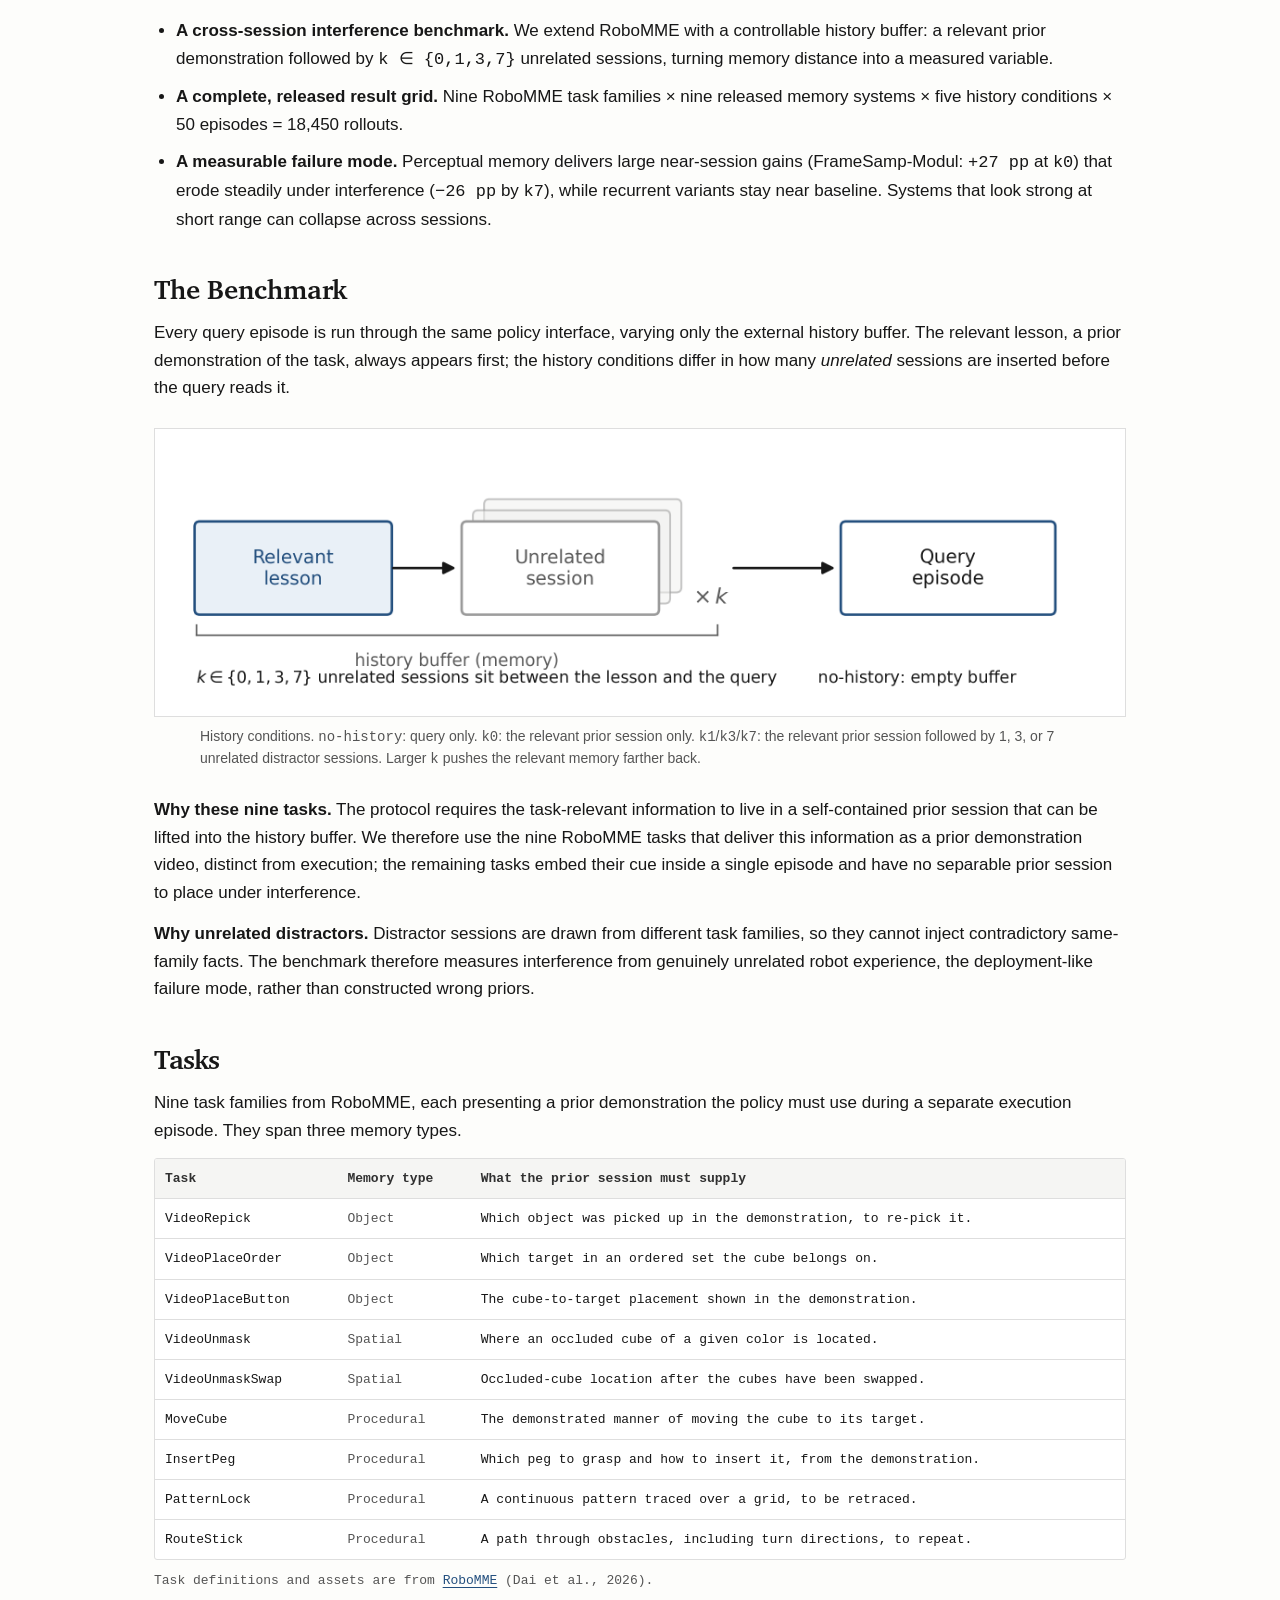
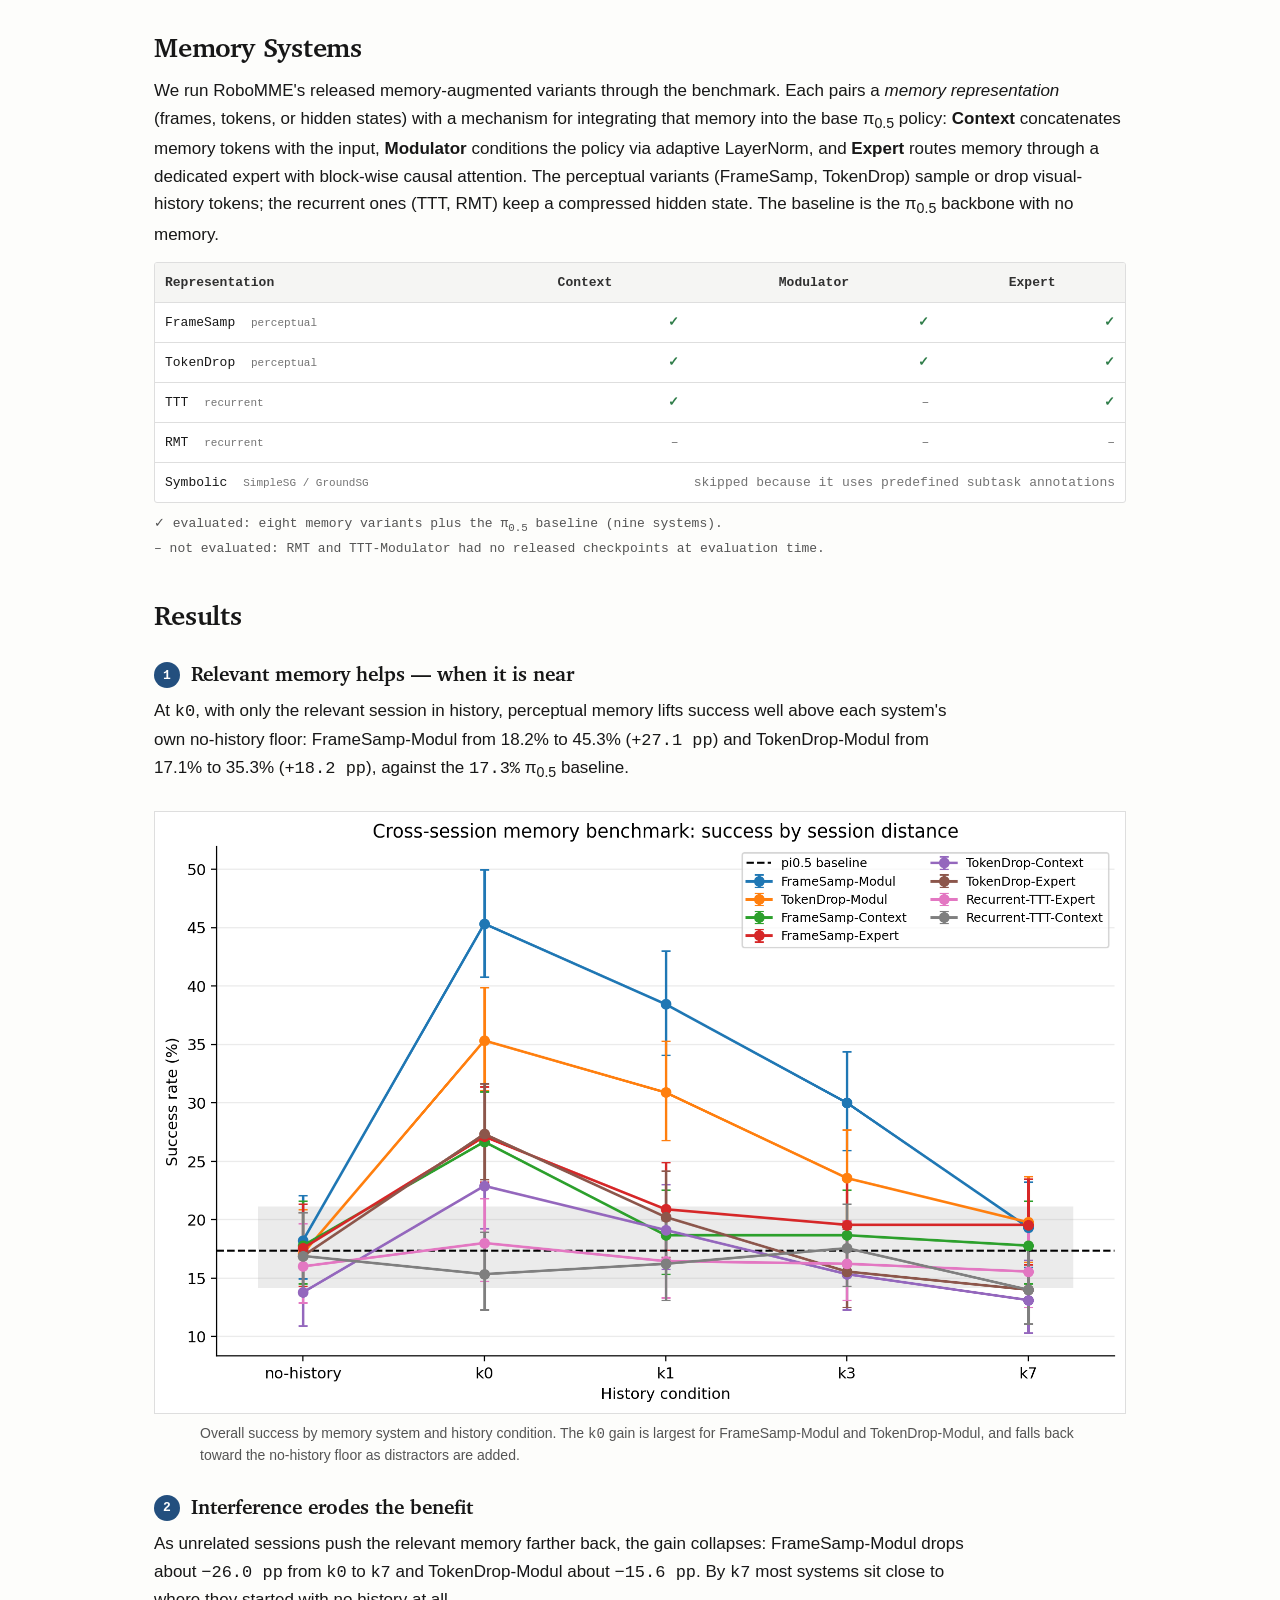
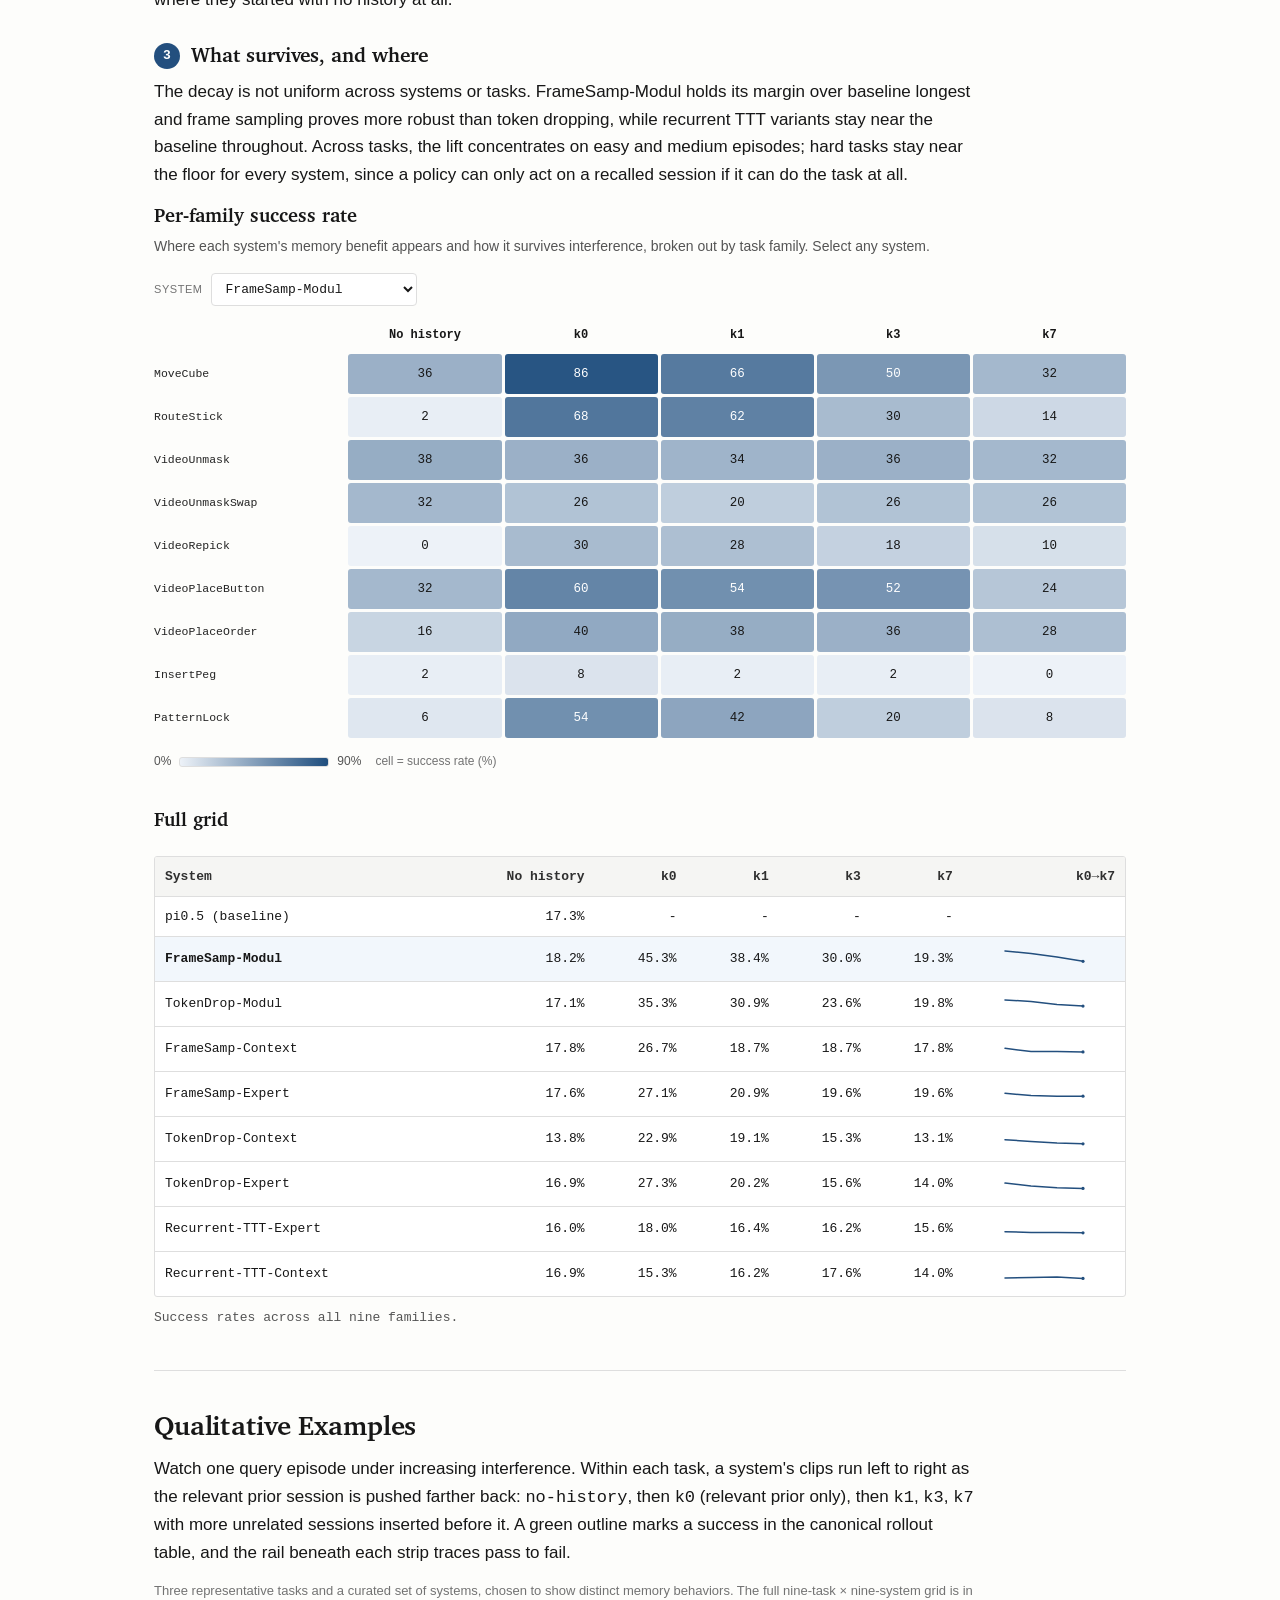
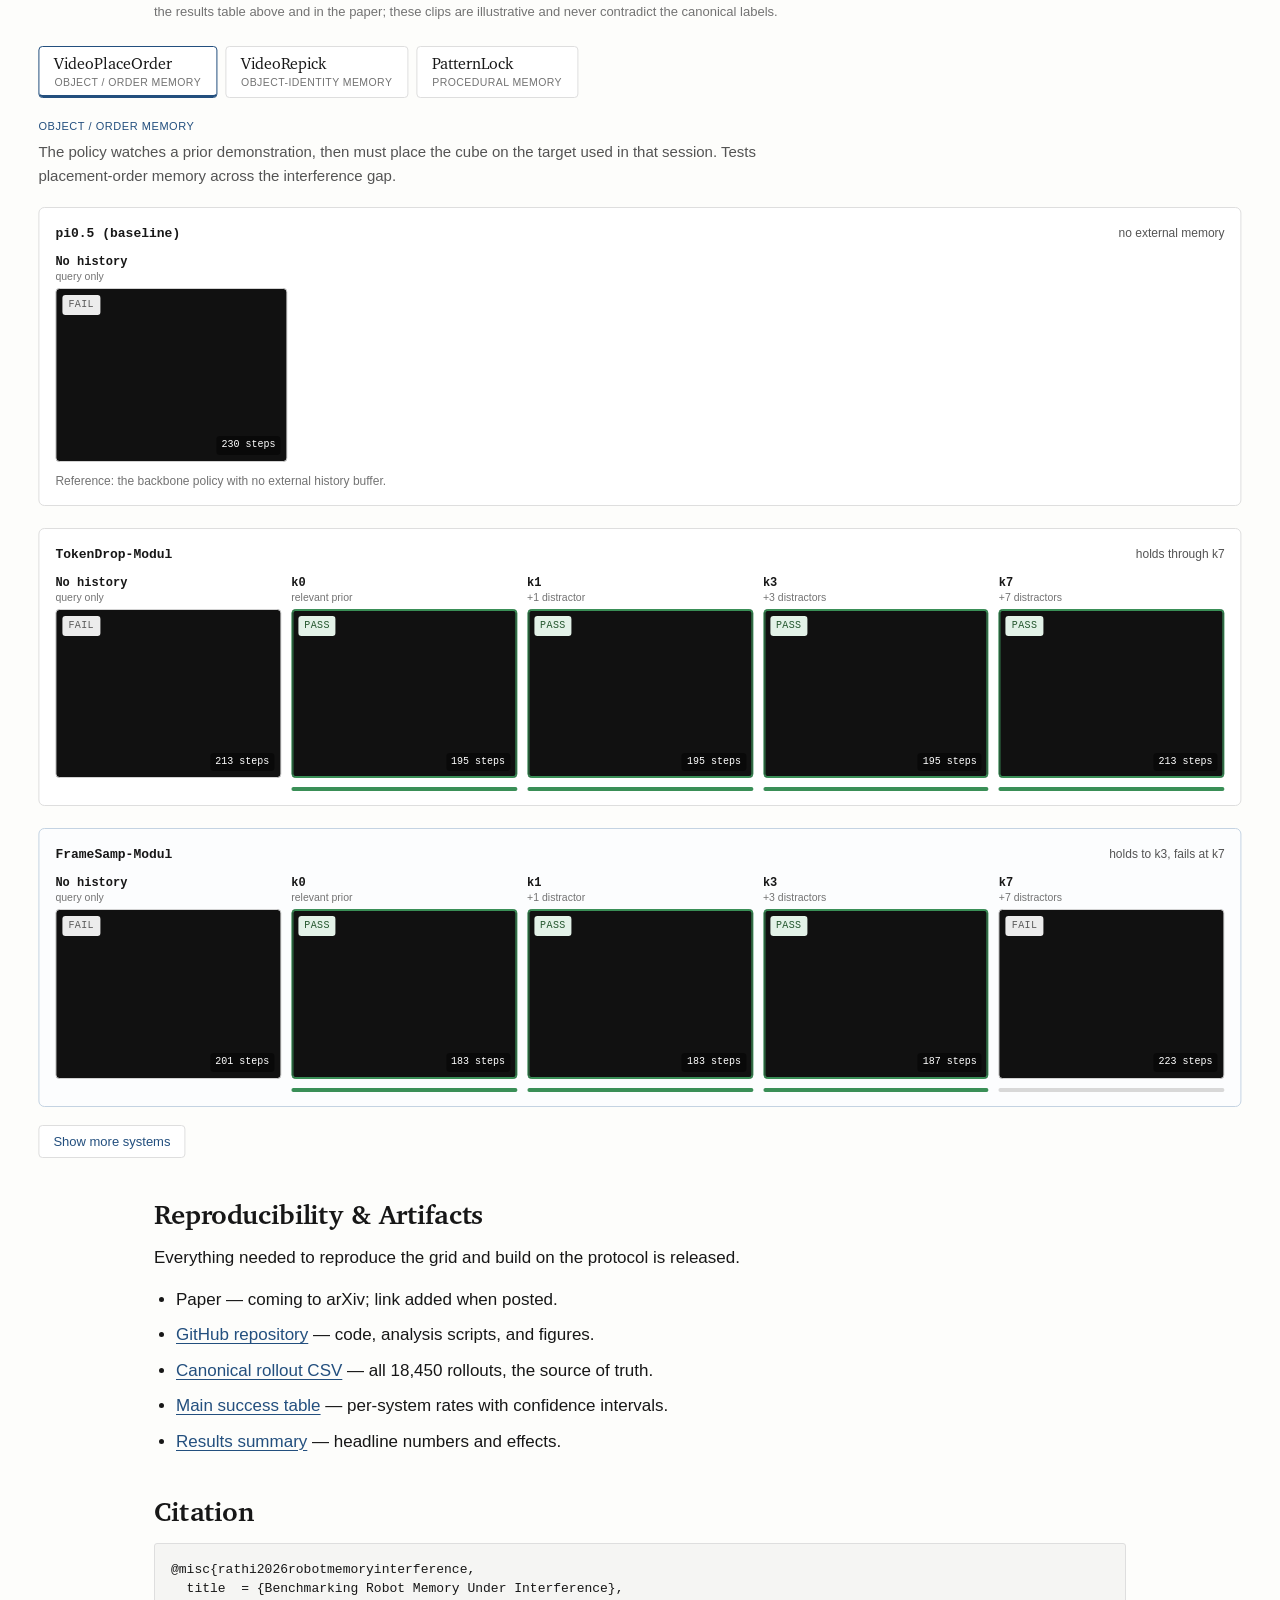
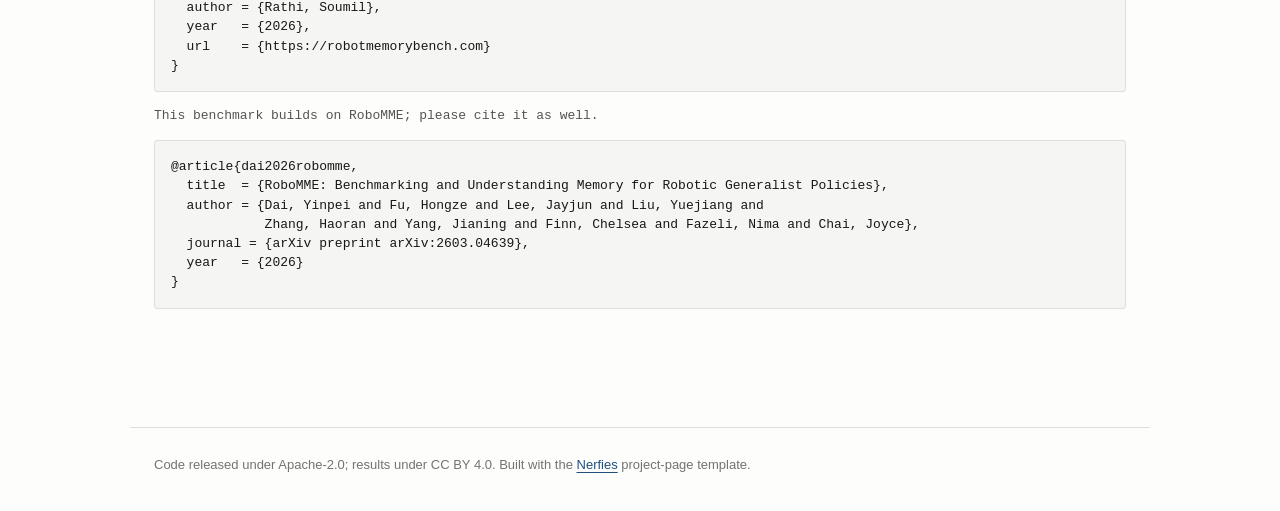
==== commit 562f36c6: "Cut the redundant protocol doc; align README and site with the paper - Remove docs/protocol.md (the " ====
--- a/index.html
+++ b/index.html
@@ -300,9 +300,10 @@
               alt="Overall success by history condition"
             />
             <figcaption>
-              Overall success by memory system and history condition. The gain at
-              <code>k0</code> is largest for the Modulator variants and falls back
-              toward the no-history floor as distractors are added.
+              Overall success by memory system and history condition. The
+              <code>k0</code> gain is largest for FrameSamp-Modul and
+              TokenDrop-Modul, and falls back toward the no-history floor as
+              distractors are added.
             </figcaption>
           </figure>
         </div>
@@ -321,12 +322,13 @@
         <div class="finding">
           <h3><span class="finding-n">3</span> What survives, and where</h3>
           <p>
-            The decay is not uniform across systems or tasks. Modulator-based
-            perceptual memory separates clearly under interference, while
-            recurrent TTT variants stay near baseline throughout. Across tasks,
-            the lift concentrates on easy and medium episodes; hard tasks stay
-            near the floor for every system, since a policy can only act on a
-            recalled session if it can do the task at all.
+            The decay is not uniform across systems or tasks. FrameSamp-Modul
+            holds its margin over baseline longest and frame sampling proves more
+            robust than token dropping, while recurrent TTT variants stay near the
+            baseline throughout. Across tasks, the lift concentrates on easy and
+            medium episodes; hard tasks stay near the floor for every system,
+            since a policy can only act on a recalled session if it can do the
+            task at all.
           </p>
           <div id="heatmap" class="heatmap">
             <div class="heatmap-head">
@@ -417,9 +419,7 @@
           <li>Paper &mdash; coming to arXiv; link added when posted.</li>
           <li><a href="https://github.com/SoumilRathi/robot-memory-under-interference">GitHub repository</a> &mdash; code, analysis scripts, and figures.</li>
           <li><a href="https://github.com/SoumilRathi/robot-memory-under-interference/blob/main/results/canonical_rollouts.csv">Canonical rollout CSV</a> &mdash; all 18,450 rollouts, the source of truth.</li>
-          <li><a href="results/analysis/tables/main_success_rates.csv">Main success table</a> &mdash; per-system rates with confidence intervals.</li>
-          <li><a href="BENCHMARK_PROTOCOL.md">Benchmark protocol</a> &mdash; conditions, families, and metrics.</li>
-          <li><a href="RESULTS.md">Results summary</a> &mdash; headline numbers and effects.</li>
+          <li><a href="https://github.com/SoumilRathi/robot-memory-under-interference/blob/main/results/analysis/tables/main_success_rates.csv">Main success table</a> &mdash; per-system rates with confidence intervals.</li>          <li><a href="https://github.com/SoumilRathi/robot-memory-under-interference/blob/main/README.md#results">Results summary</a> &mdash; headline numbers and effects.</li>
         </ul>
       </section>
 
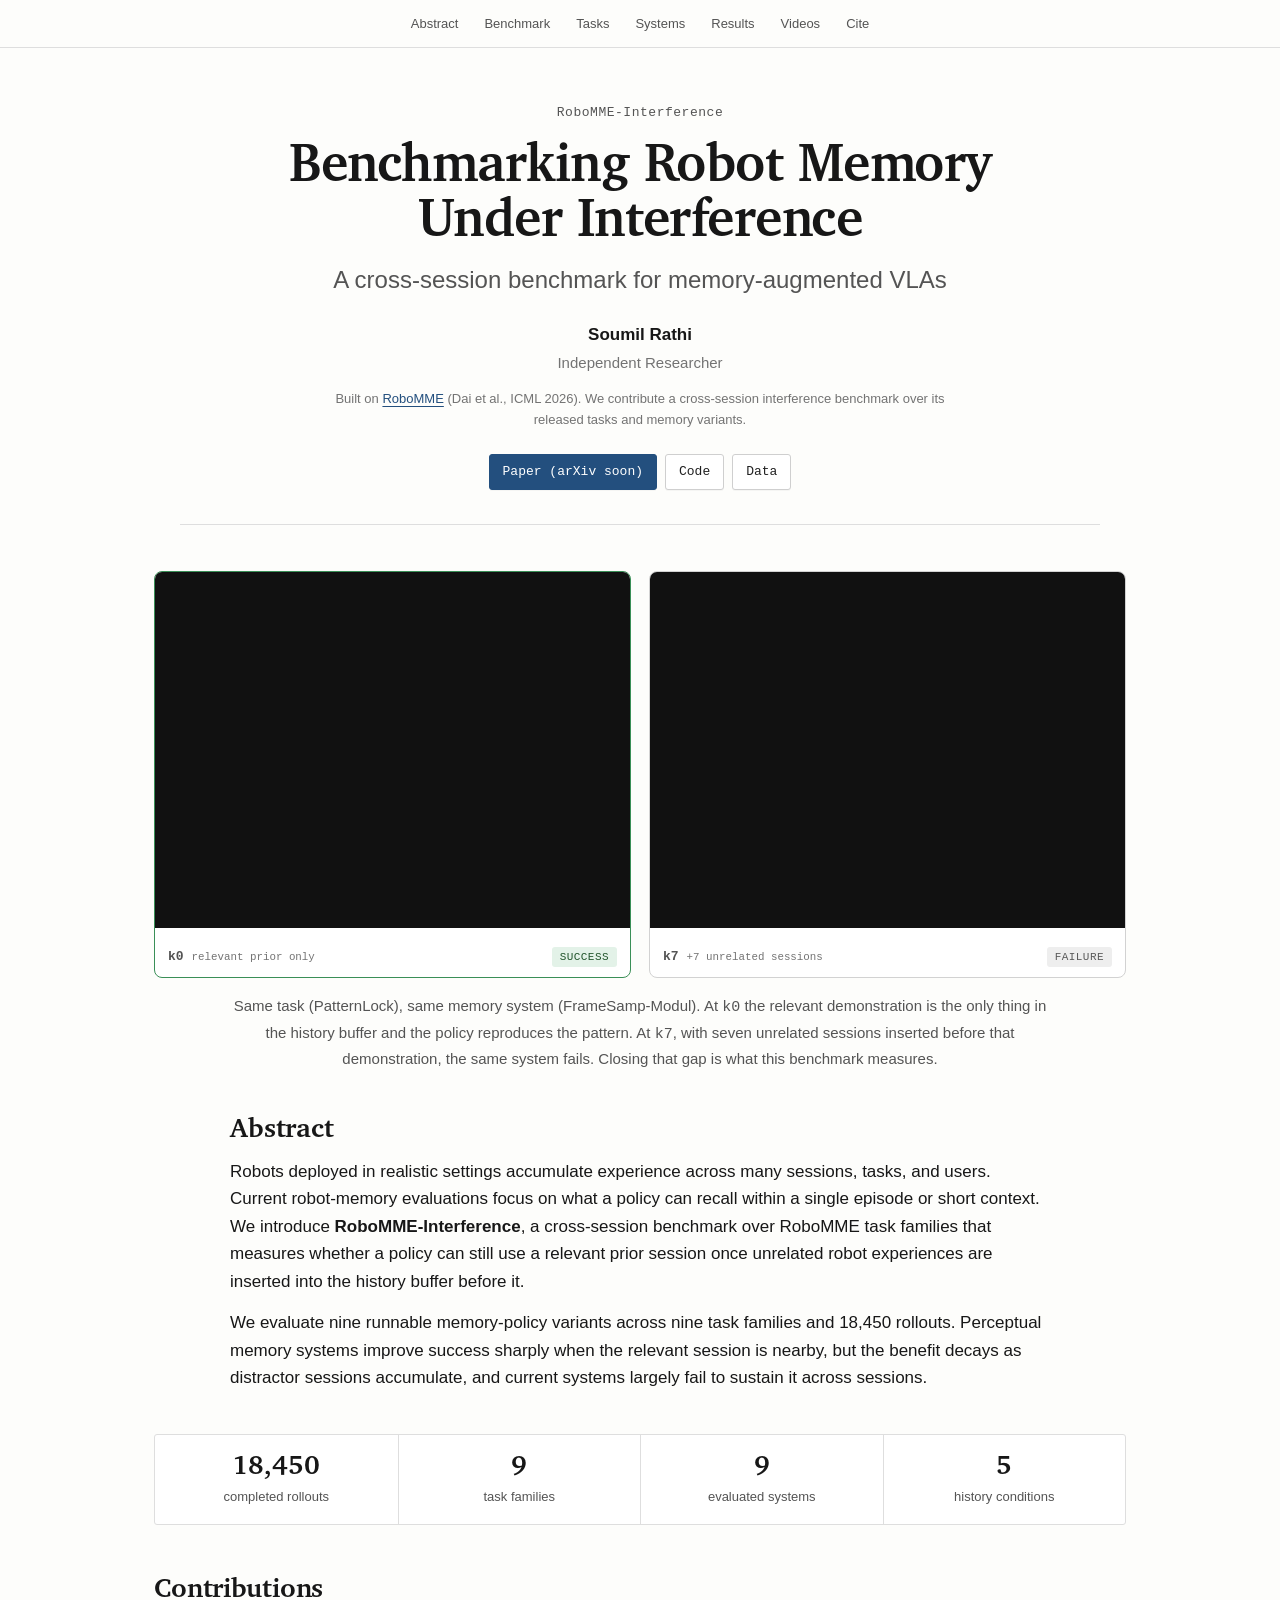
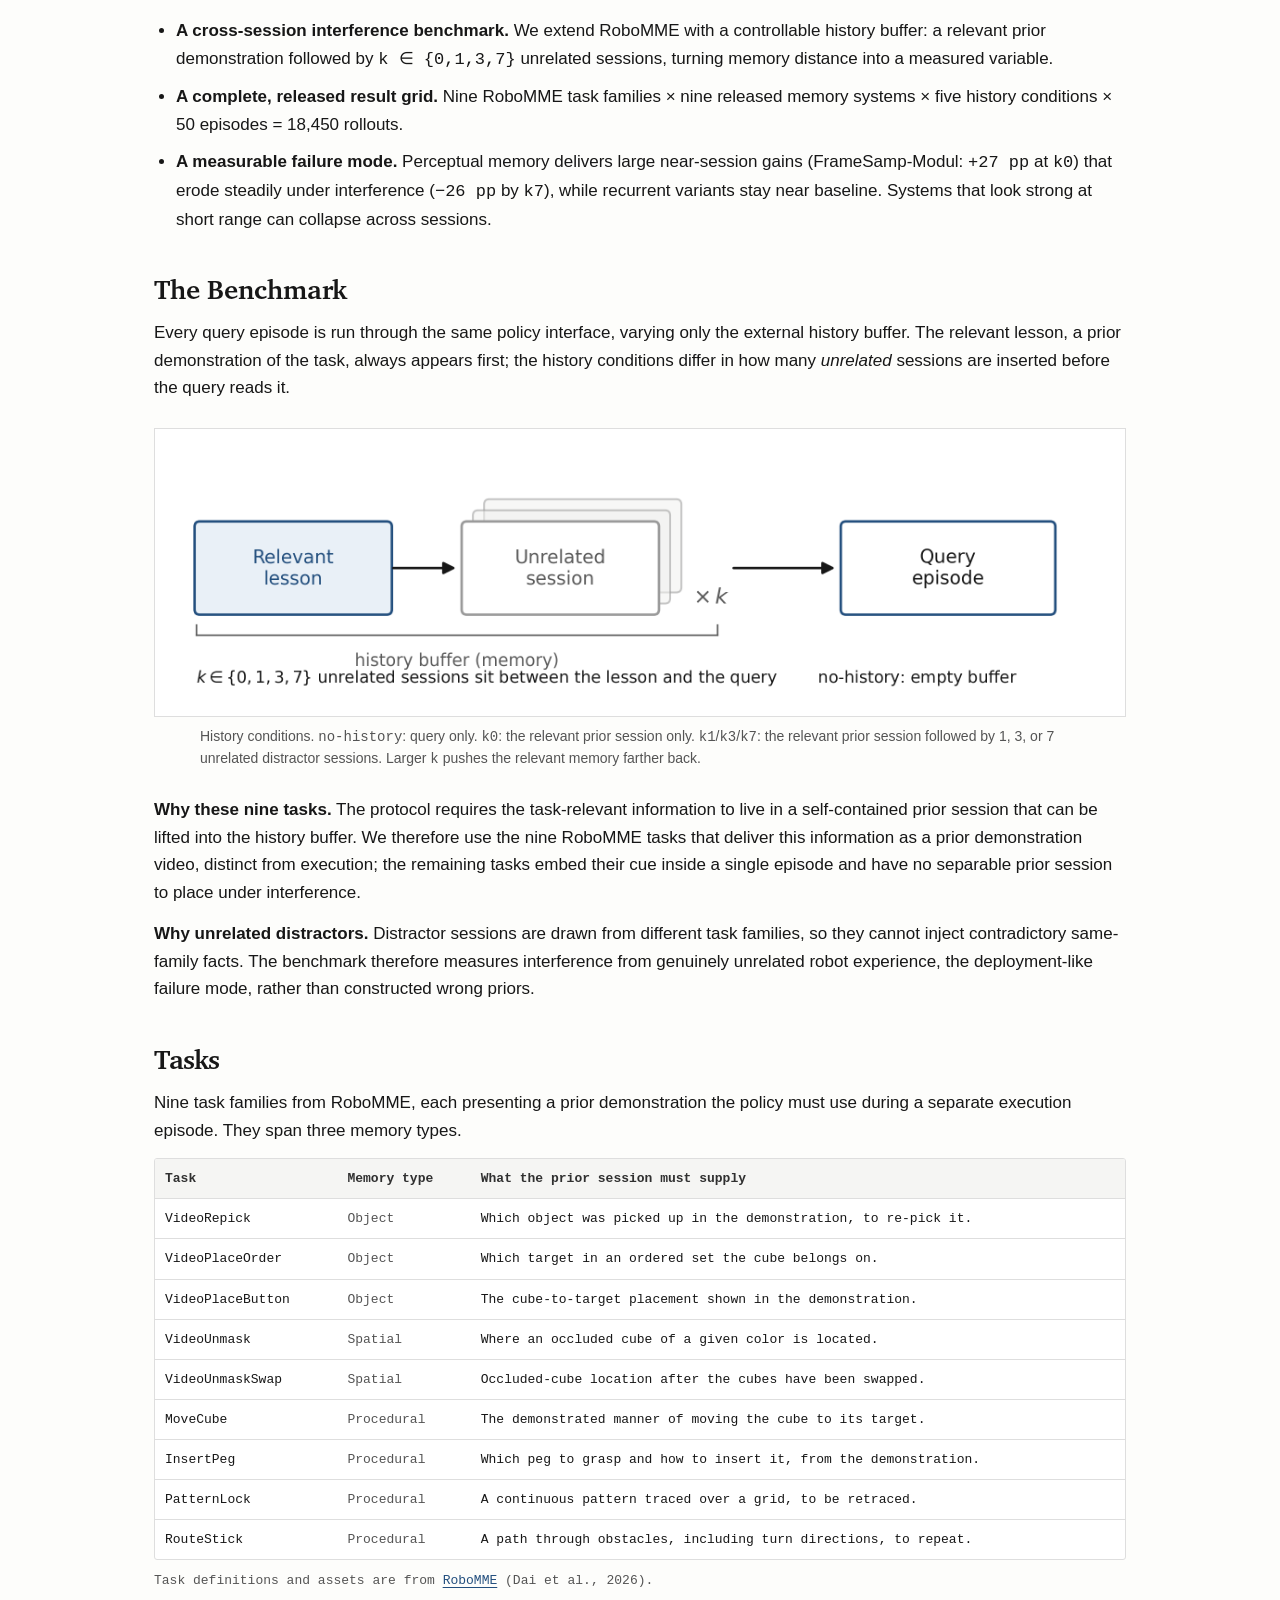
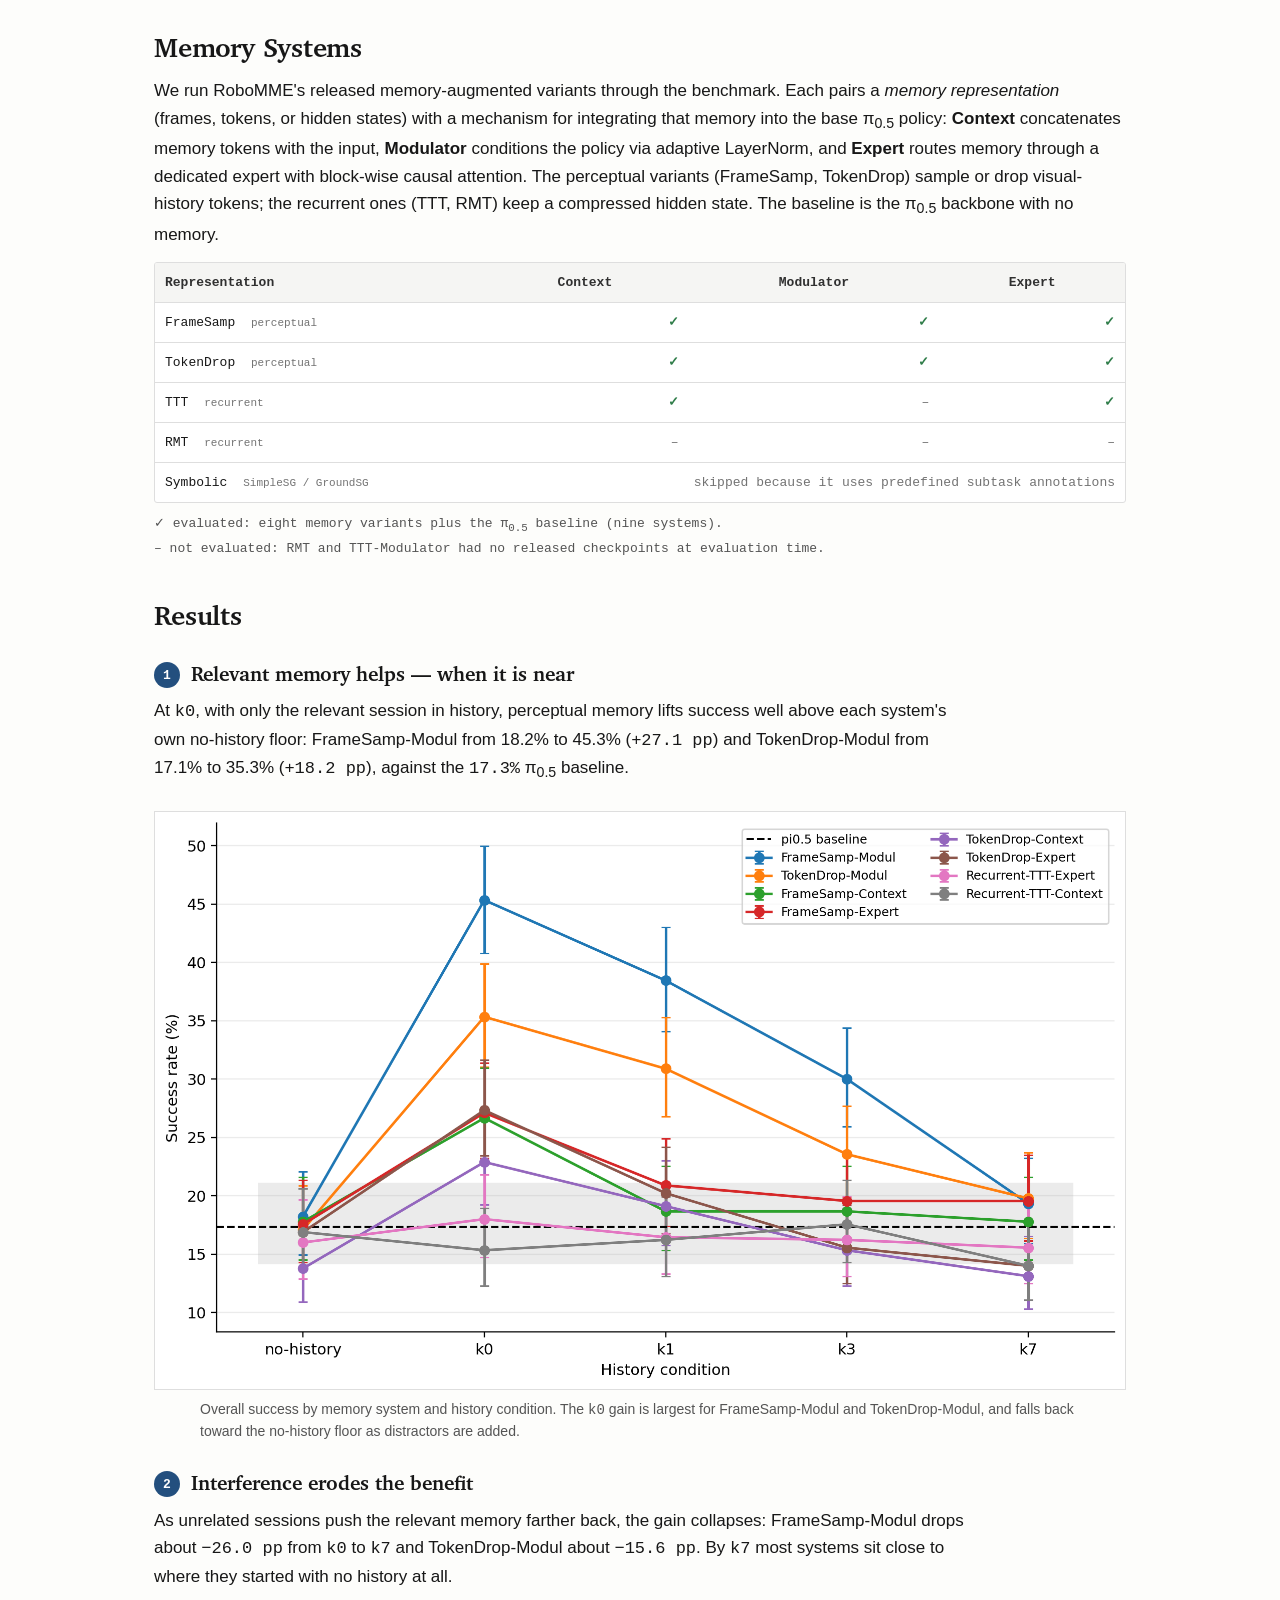
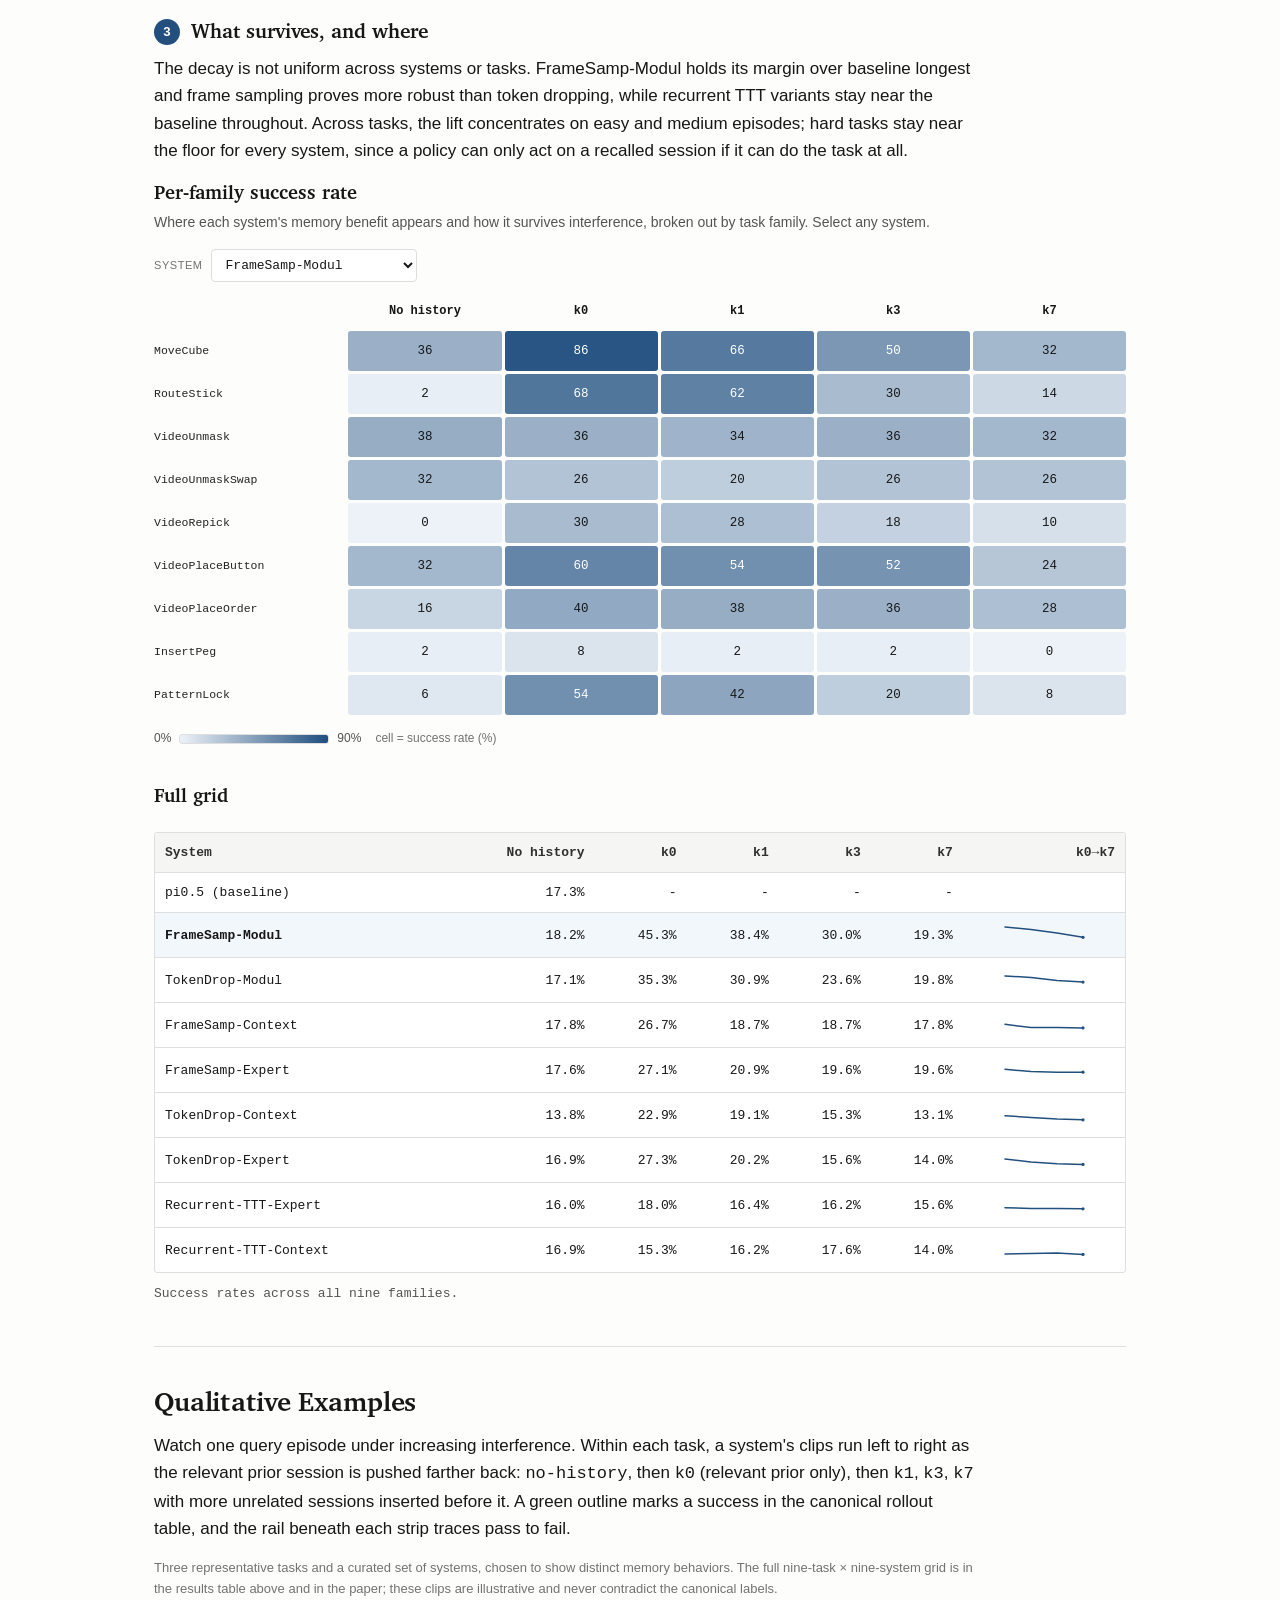
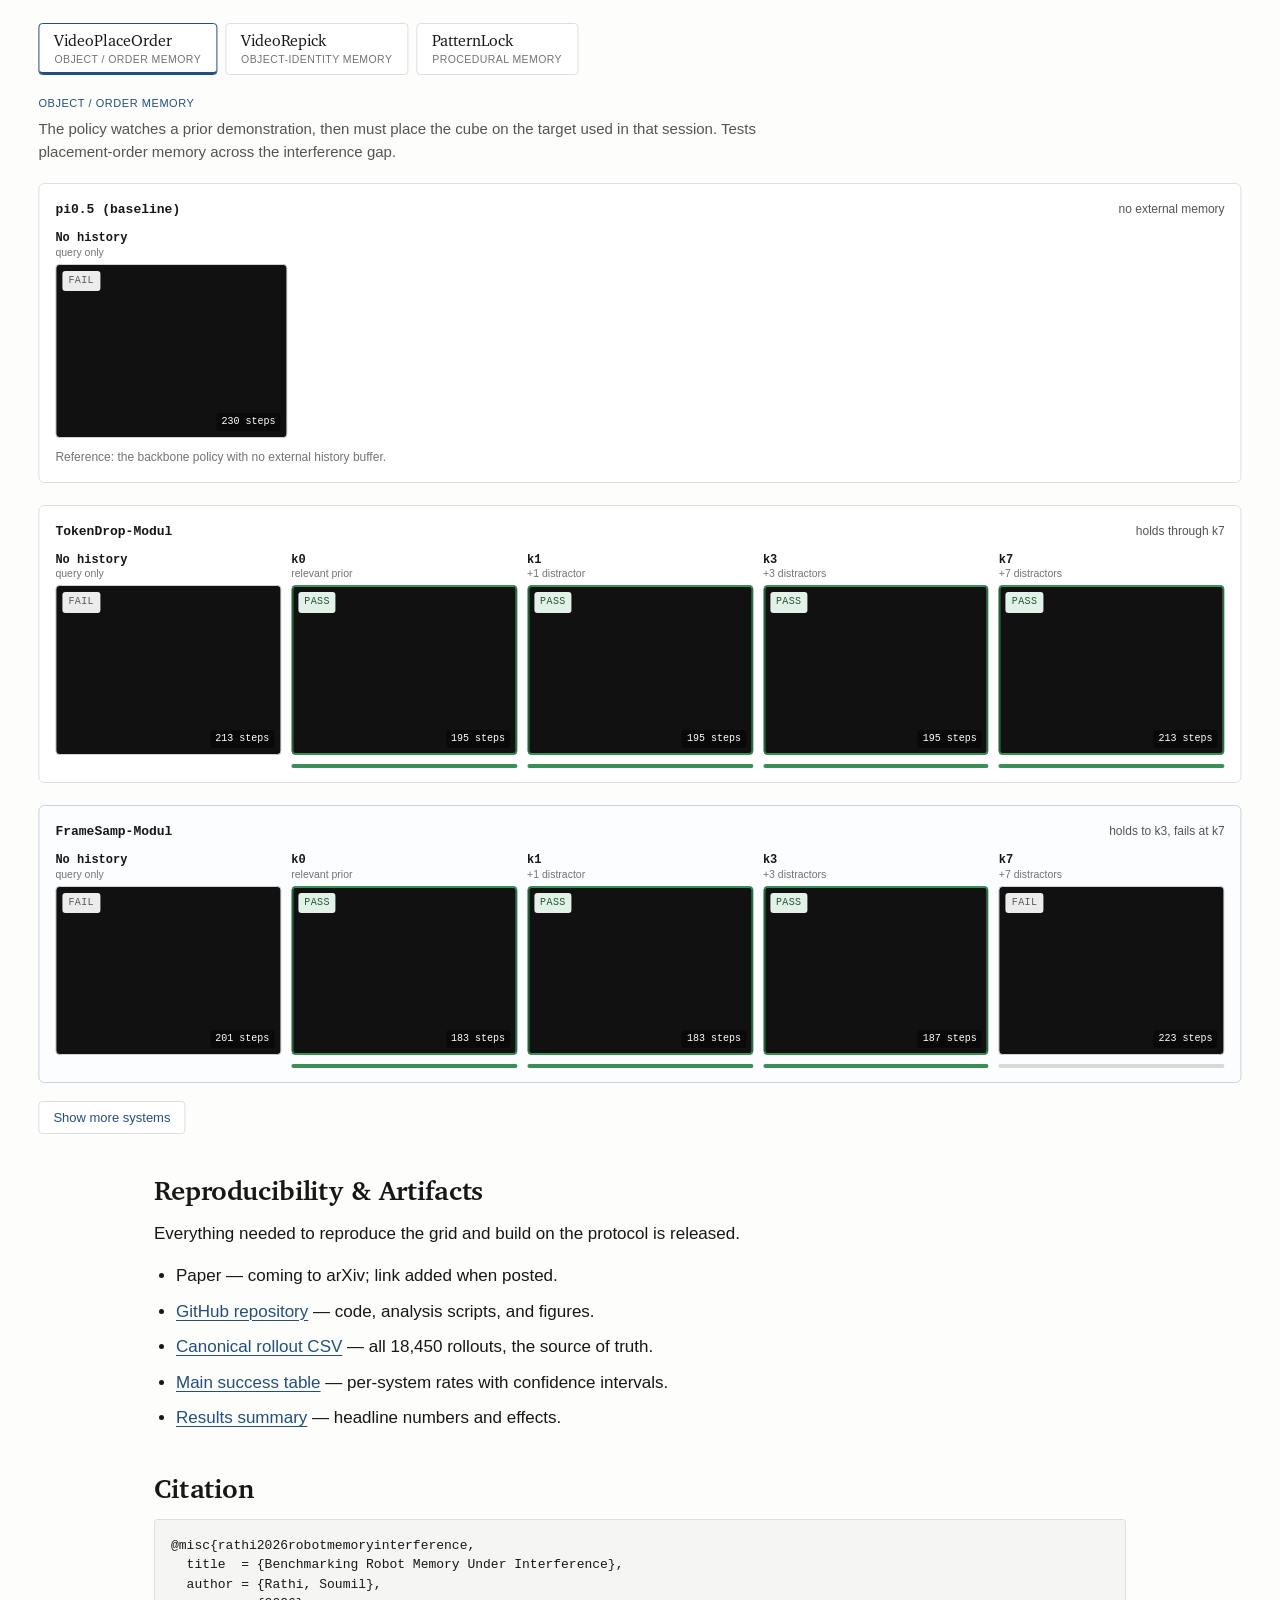
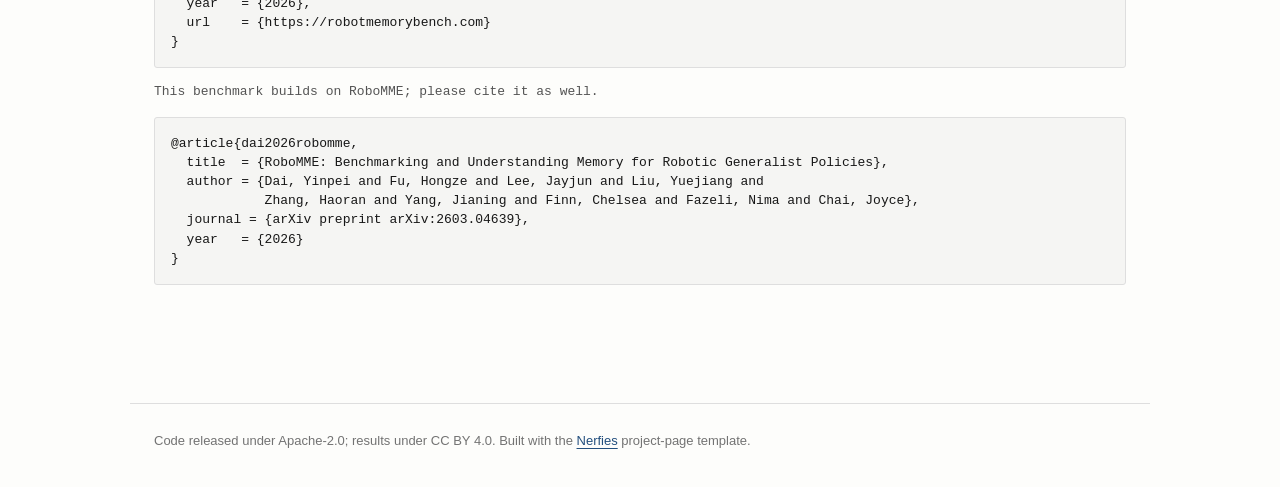
==== commit f68092d0: "Drop redundant in-figure titles from the three paper figures - Remove the overall/per-family/difficu" ====
--- a/index.html
+++ b/index.html
@@ -296,7 +296,7 @@
           </p>
           <figure>
             <img
-              src="assets/overall_plain_success_by_condition.png"
+              src="assets/overall_plain_success_by_condition.png?v=2"
               alt="Overall success by history condition"
             />
             <figcaption>
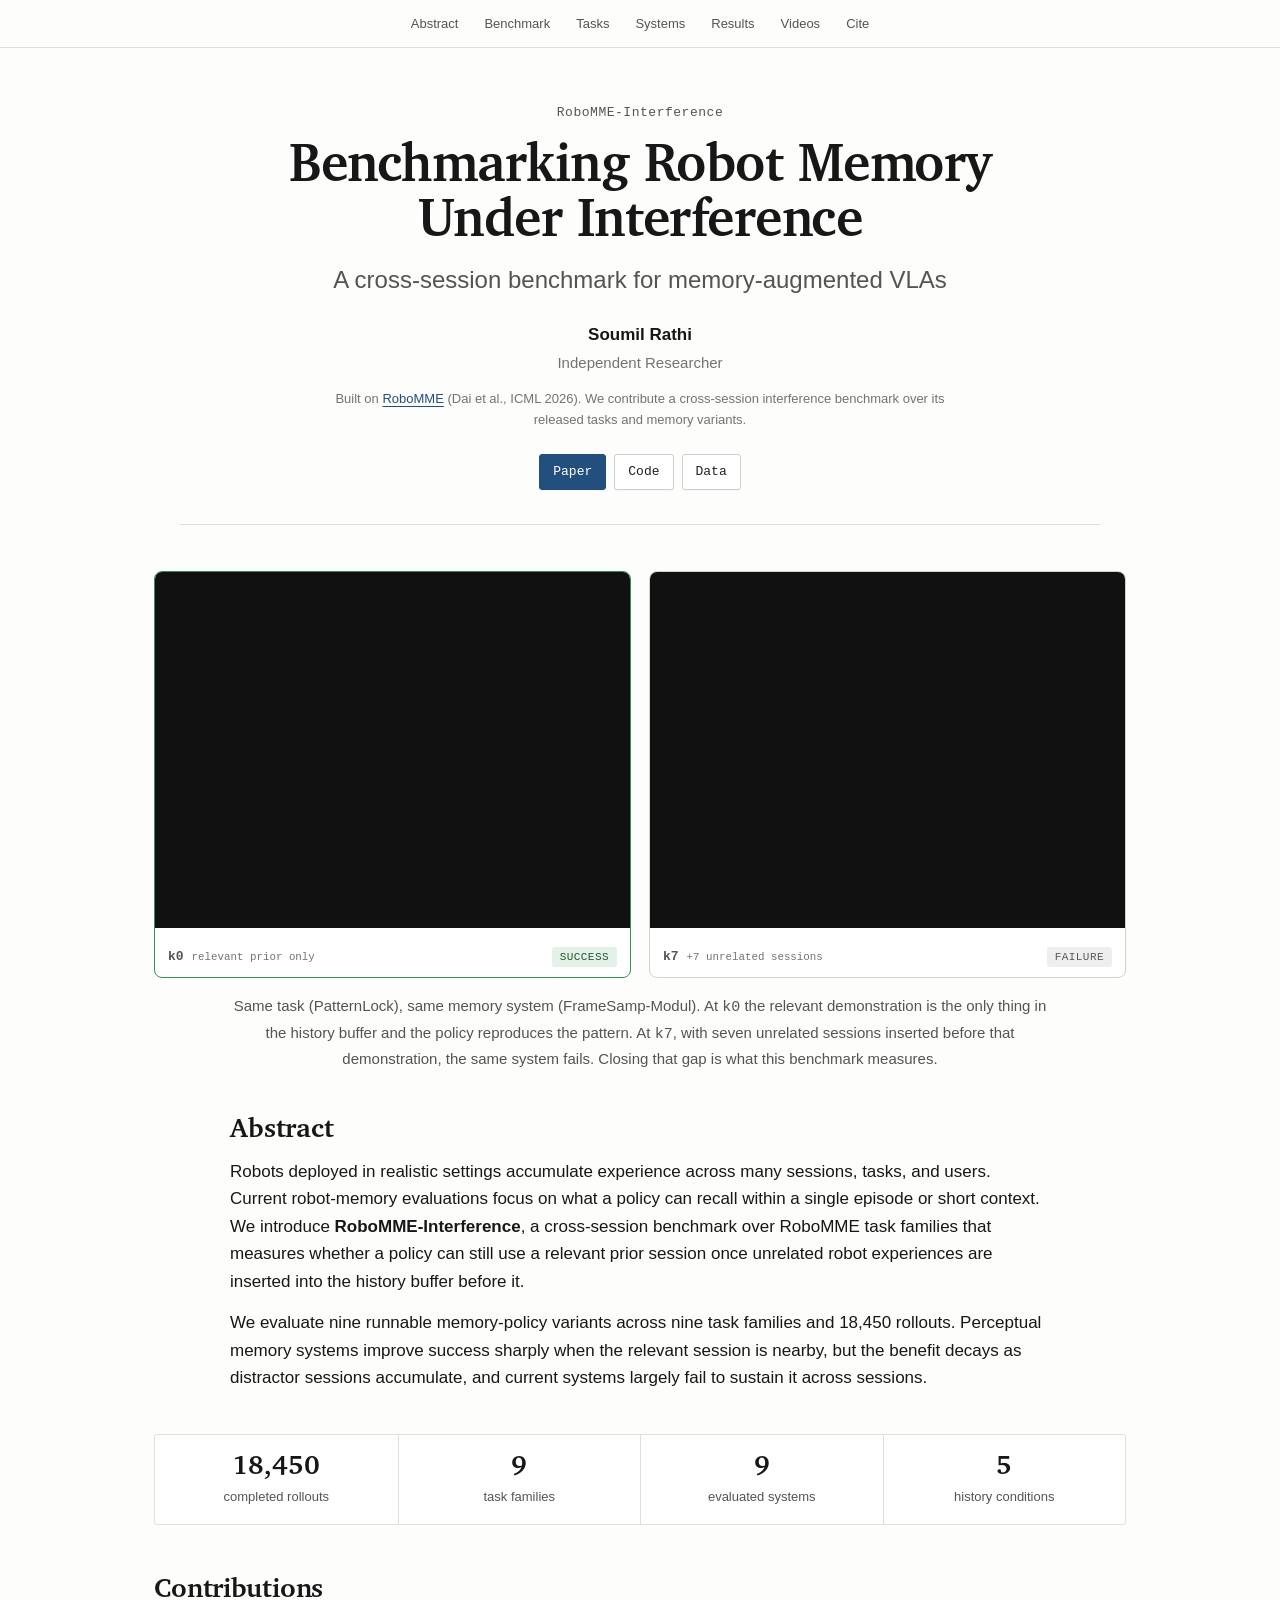
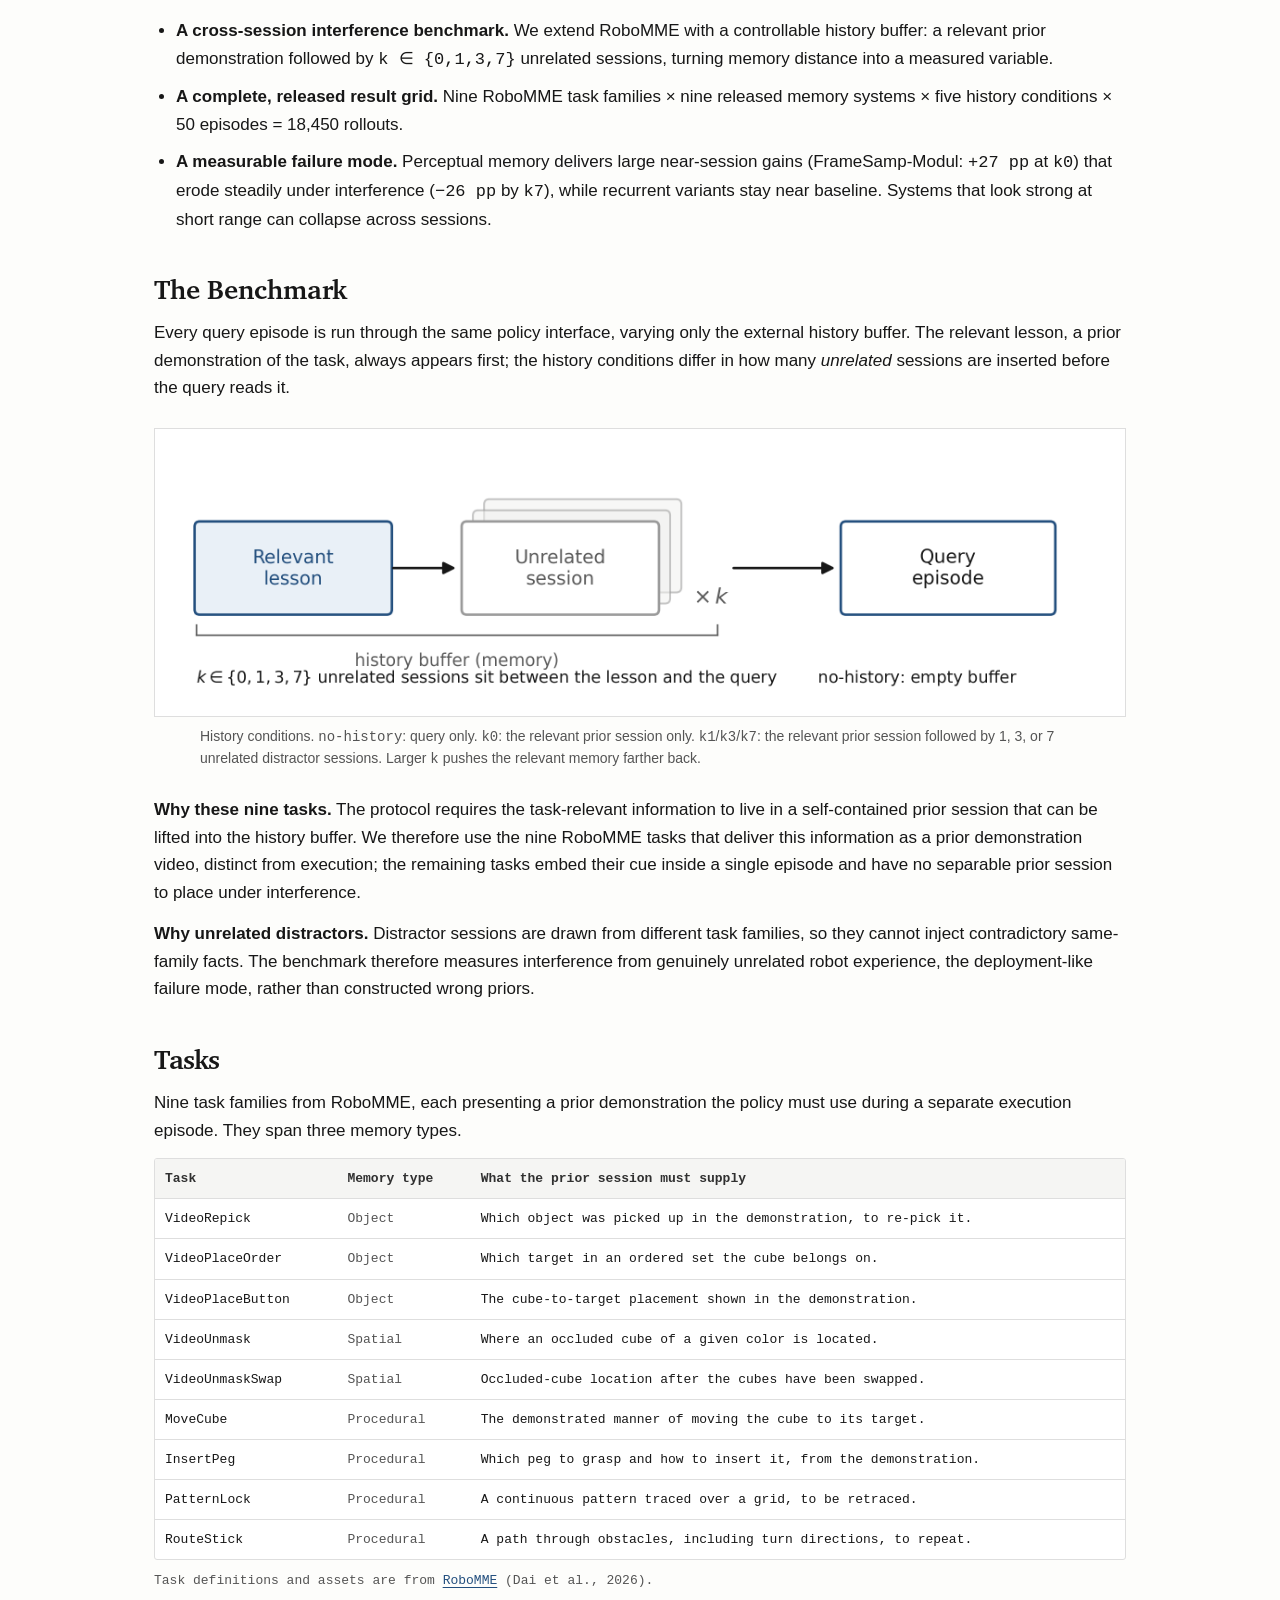
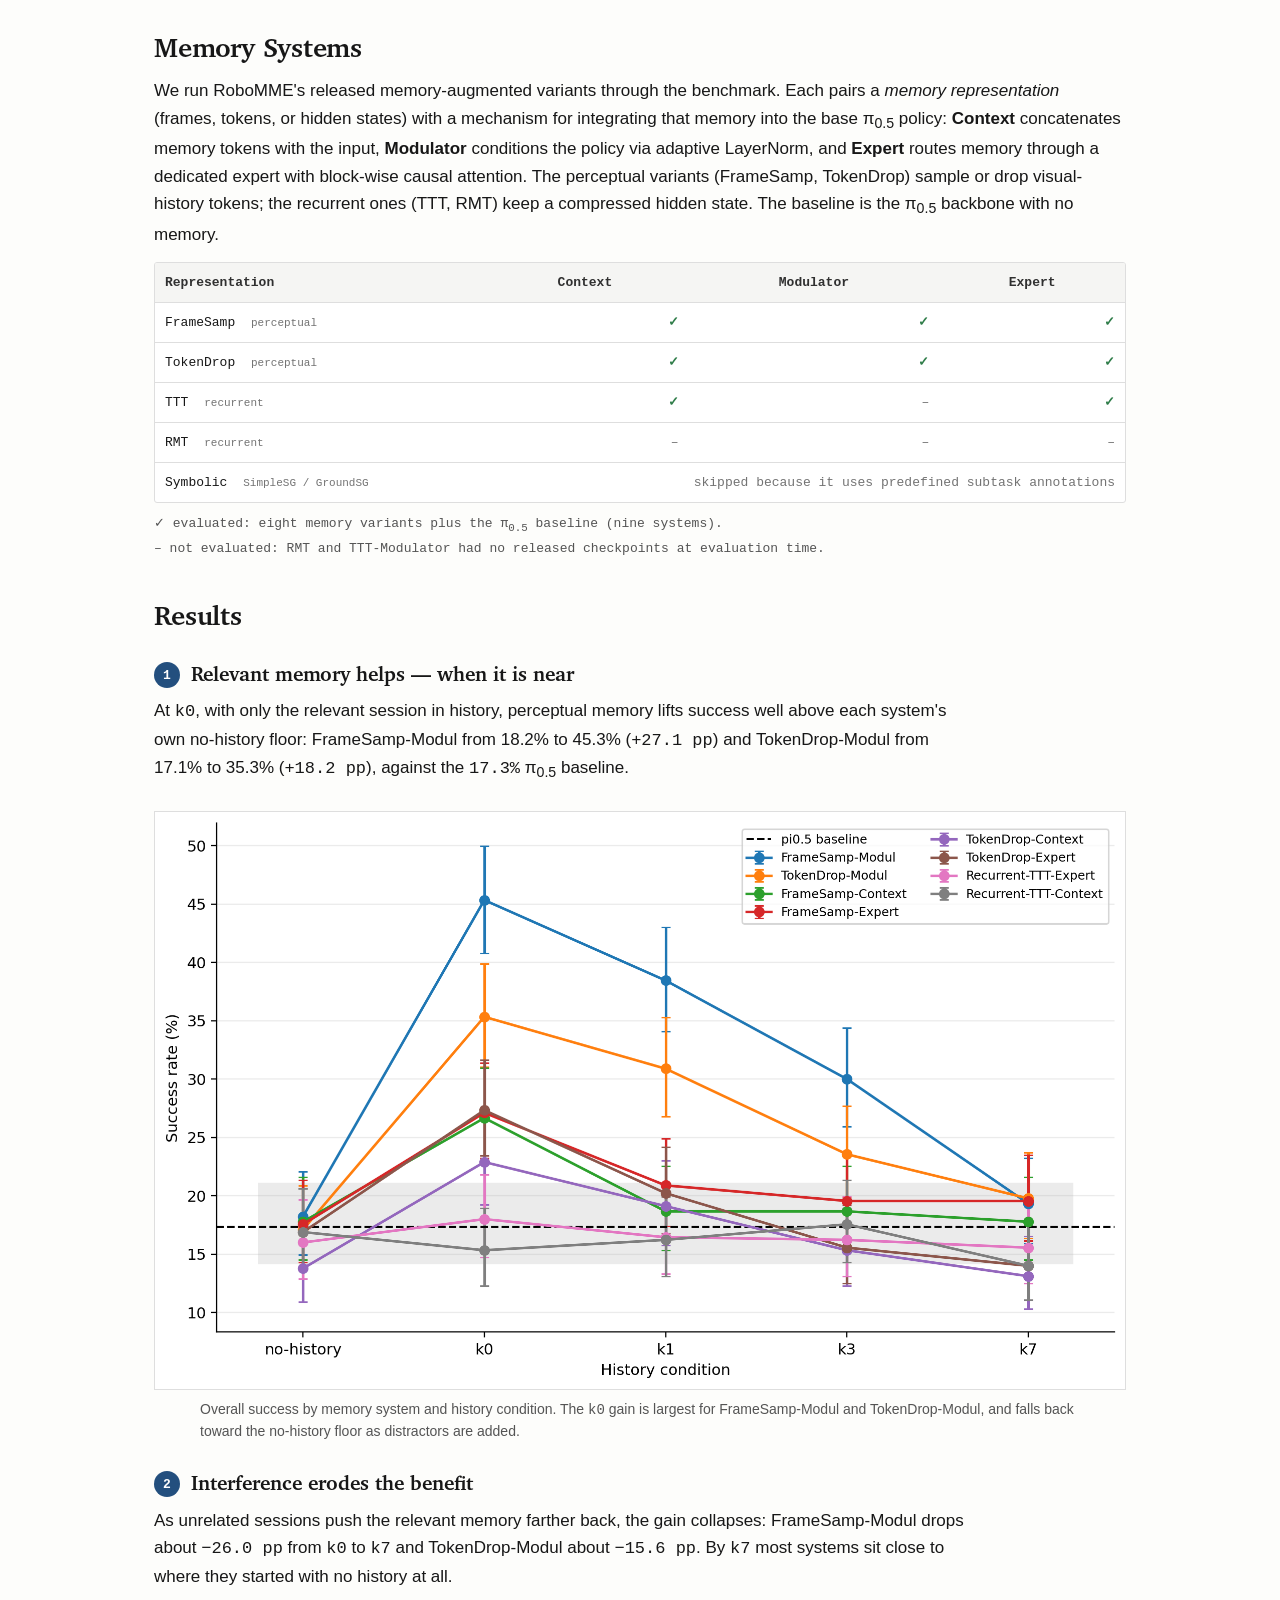
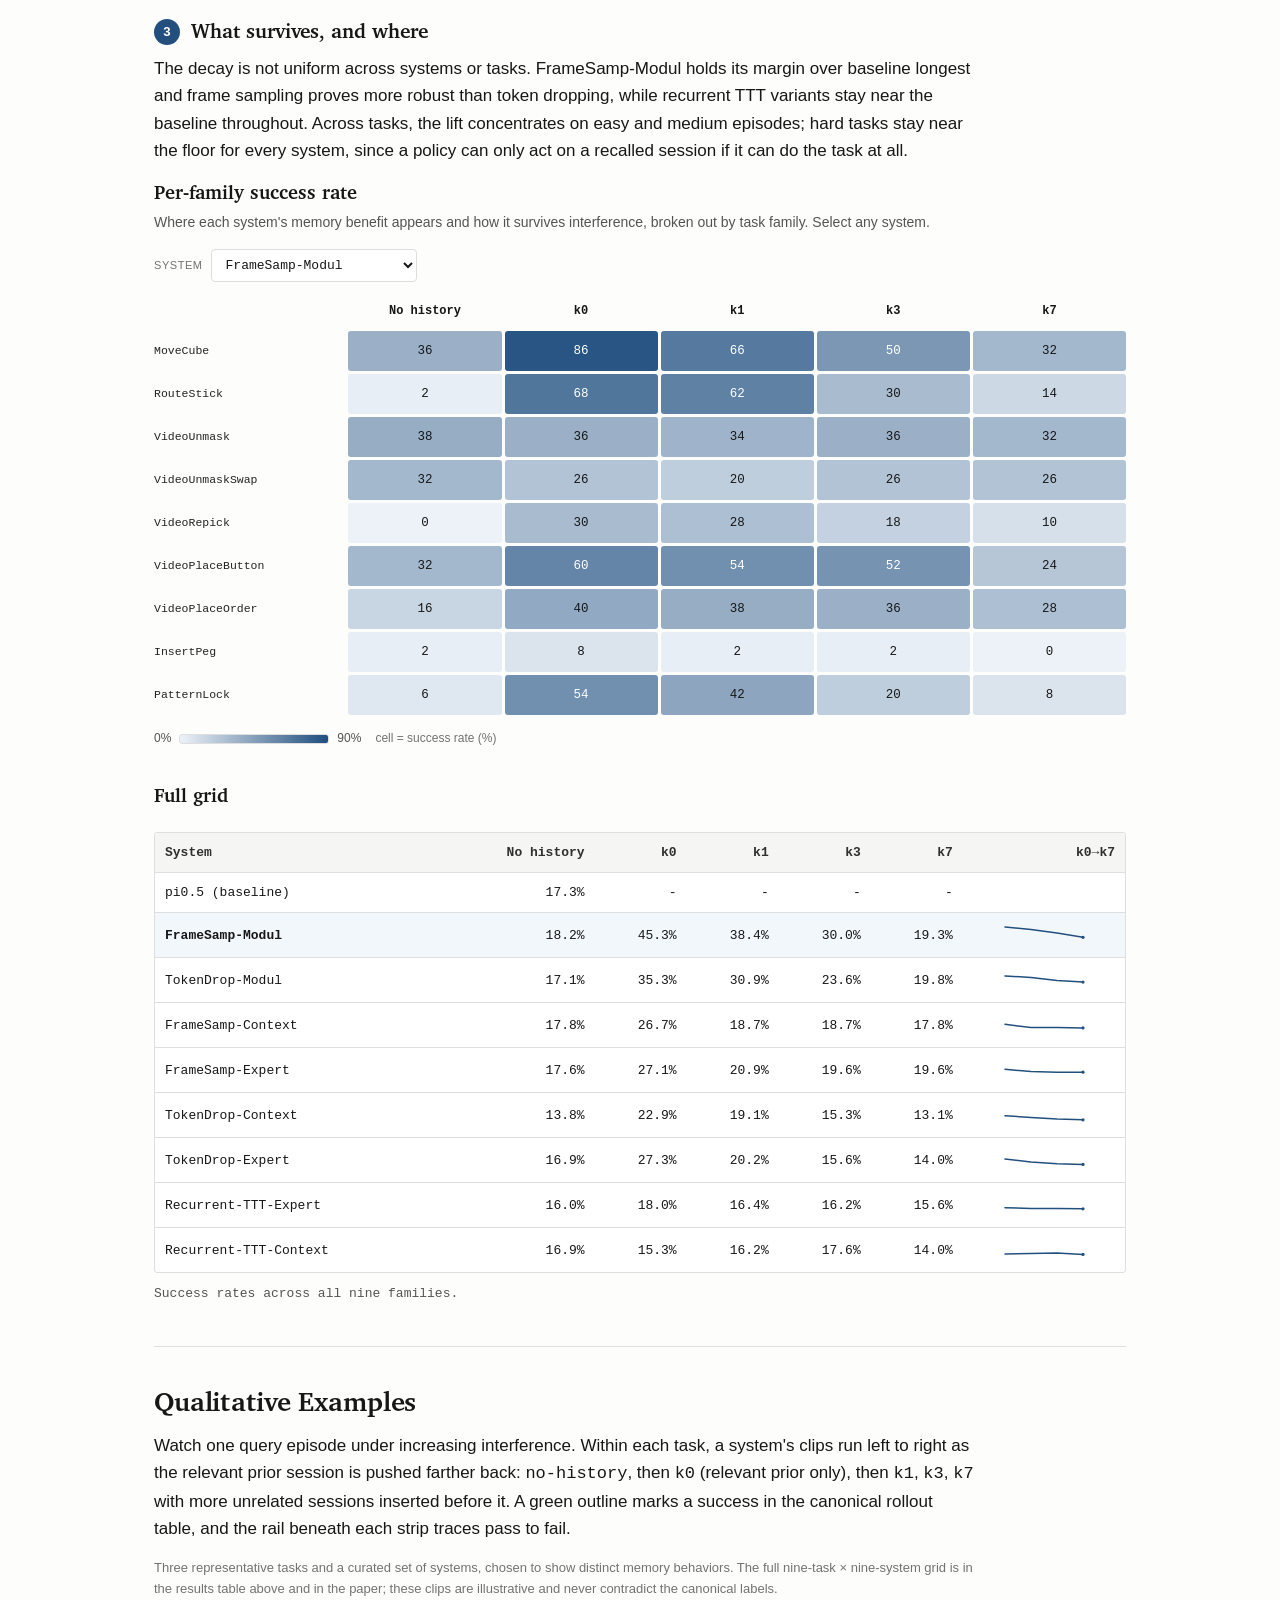
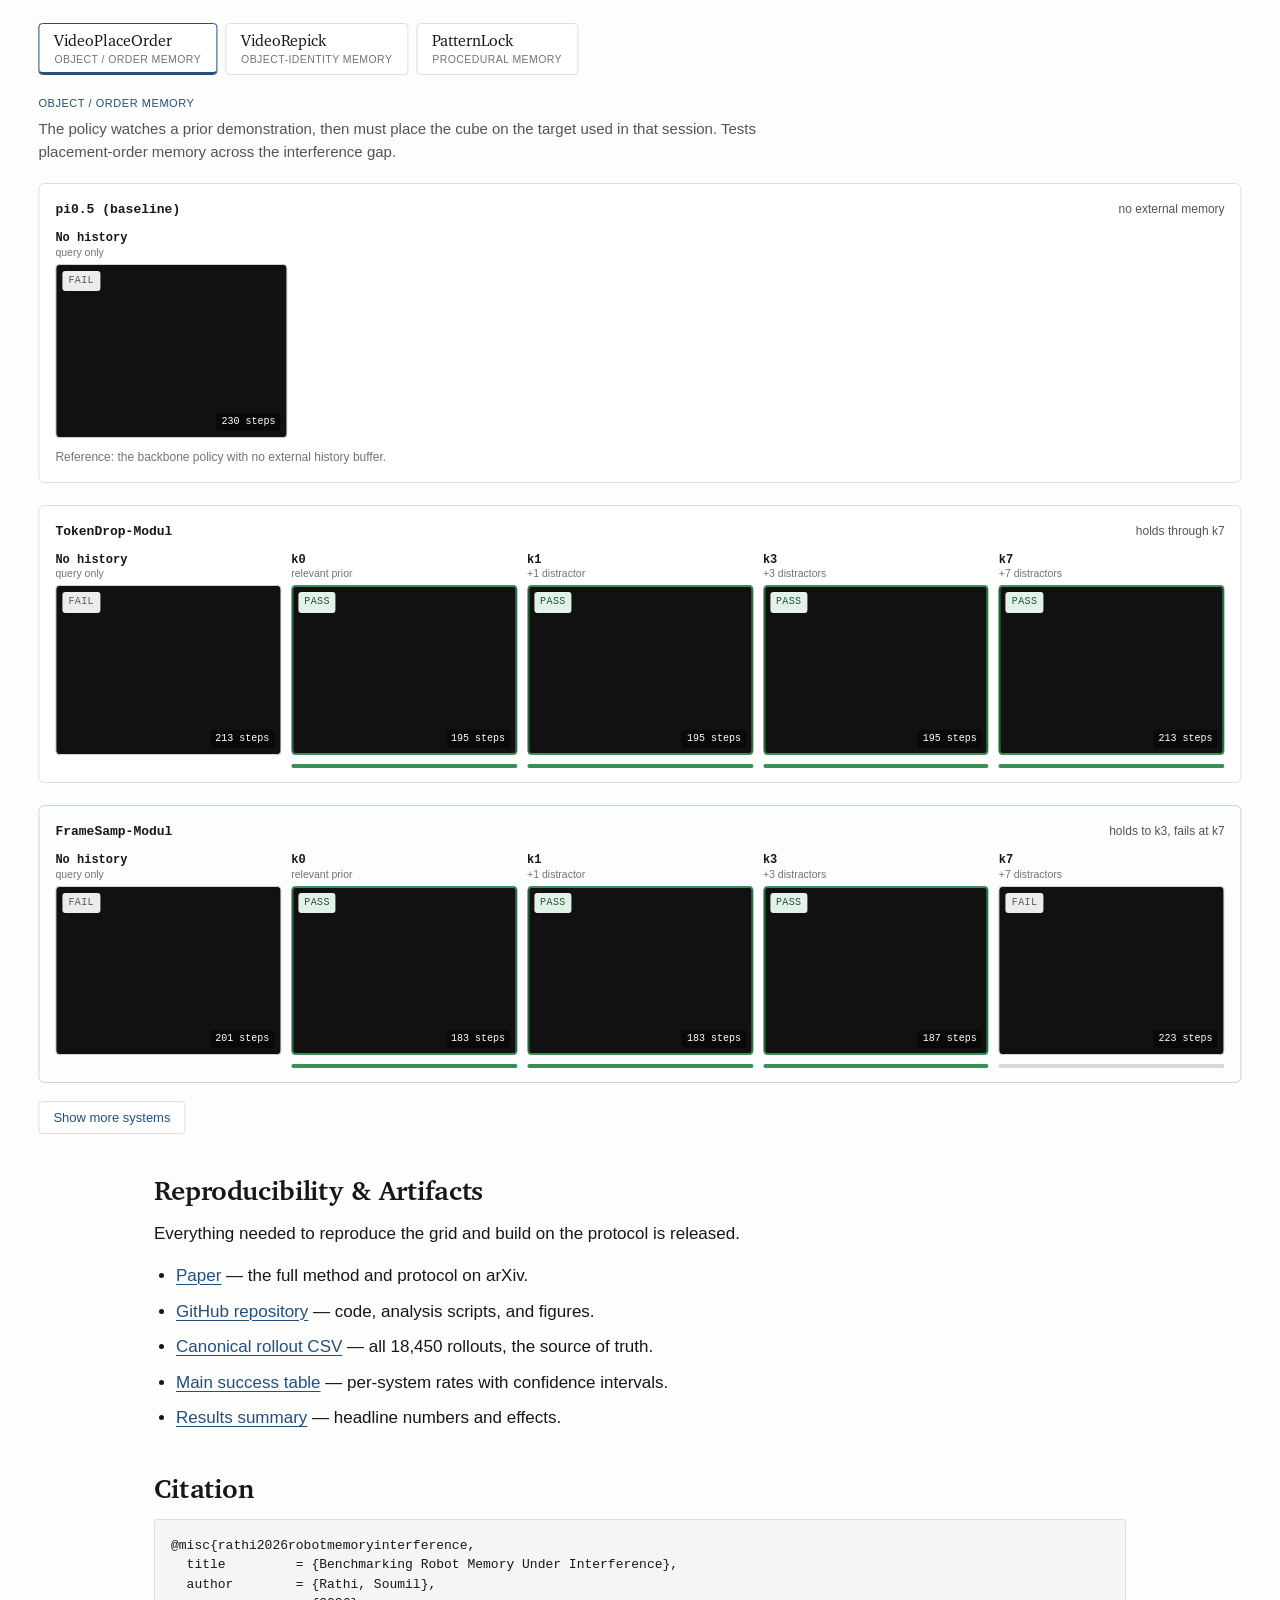
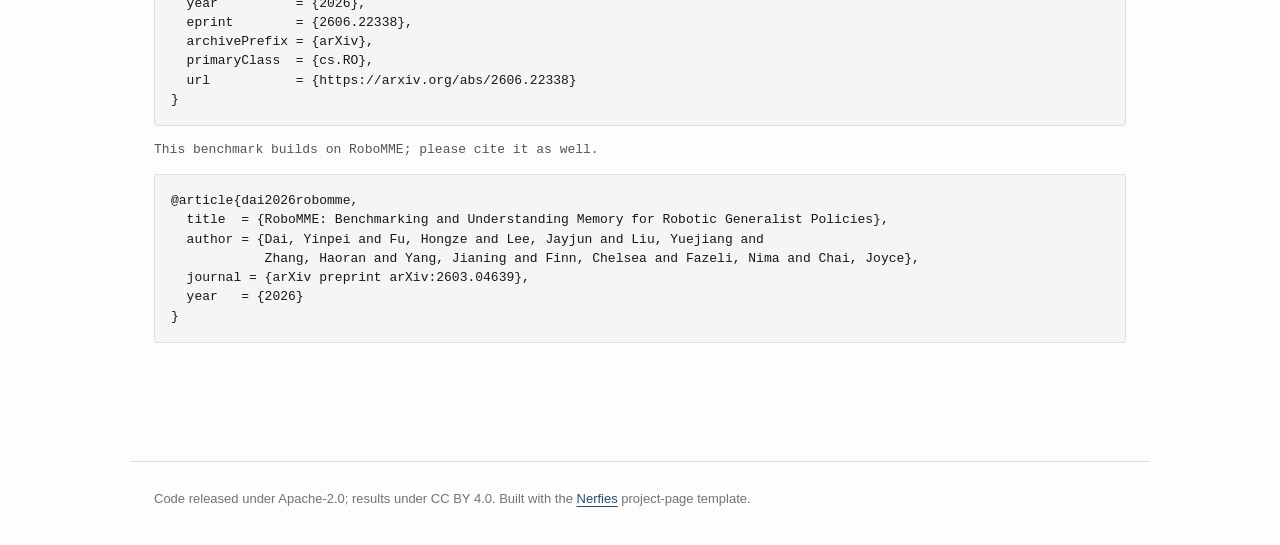
==== commit c9e0f250: "Wire in arXiv link and citation IDs at launch Paper is live at arXiv:2606.22338 (cs.RO). Replace the" ====
--- a/index.html
+++ b/index.html
@@ -61,8 +61,7 @@
           its released tasks and memory variants.
         </p>
         <nav class="links" aria-label="Project links">
-          <!-- TODO(launch): point href at the arXiv abstract and change text to "Paper" -->
-          <a class="primary" href="#top">Paper (arXiv soon)</a>
+          <a class="primary" href="https://arxiv.org/abs/2606.22338">Paper</a>
           <a href="https://github.com/SoumilRathi/robot-memory-under-interference">Code</a>
           <a href="https://github.com/SoumilRathi/robot-memory-under-interference/tree/main/results">Data</a>
         </nav>
@@ -416,7 +415,7 @@
           released.
         </p>
         <ul class="artifact-list">
-          <li>Paper &mdash; coming to arXiv; link added when posted.</li>
+          <li><a href="https://arxiv.org/abs/2606.22338">Paper</a> &mdash; the full method and protocol on arXiv.</li>
           <li><a href="https://github.com/SoumilRathi/robot-memory-under-interference">GitHub repository</a> &mdash; code, analysis scripts, and figures.</li>
           <li><a href="https://github.com/SoumilRathi/robot-memory-under-interference/blob/main/results/canonical_rollouts.csv">Canonical rollout CSV</a> &mdash; all 18,450 rollouts, the source of truth.</li>
           <li><a href="https://github.com/SoumilRathi/robot-memory-under-interference/blob/main/results/analysis/tables/main_success_rates.csv">Main success table</a> &mdash; per-system rates with confidence intervals.</li>          <li><a href="https://github.com/SoumilRathi/robot-memory-under-interference/blob/main/README.md#results">Results summary</a> &mdash; headline numbers and effects.</li>
@@ -426,10 +425,13 @@
       <section id="citation">
         <h2>Citation</h2>
         <pre><code>@misc{rathi2026robotmemoryinterference,
-  title  = {Benchmarking Robot Memory Under Interference},
-  author = {Rathi, Soumil},
-  year   = {2026},
-  url    = {https://robotmemorybench.com}
+  title         = {Benchmarking Robot Memory Under Interference},
+  author        = {Rathi, Soumil},
+  year          = {2026},
+  eprint        = {2606.22338},
+  archivePrefix = {arXiv},
+  primaryClass  = {cs.RO},
+  url           = {https://arxiv.org/abs/2606.22338}
 }</code></pre>
         <p class="note">This benchmark builds on RoboMME; please cite it as well.</p>
         <pre><code>@article{dai2026robomme,
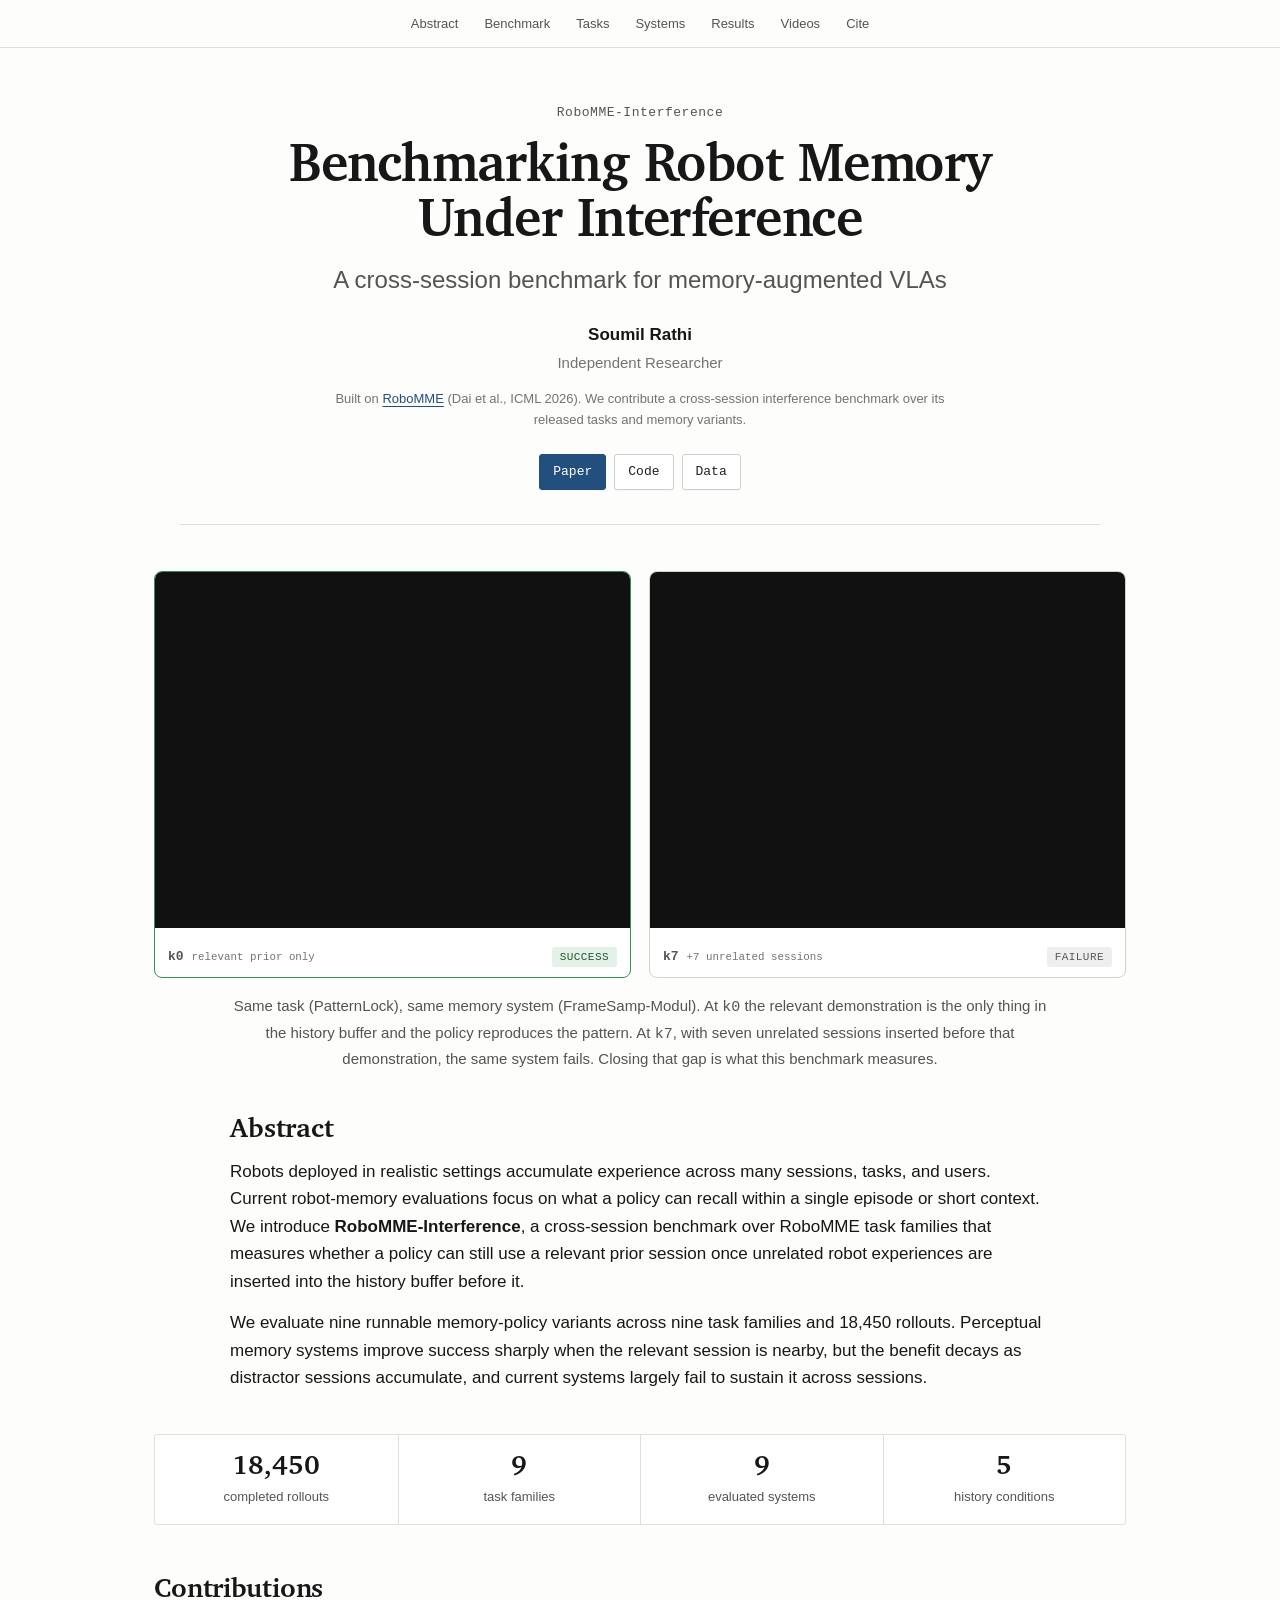
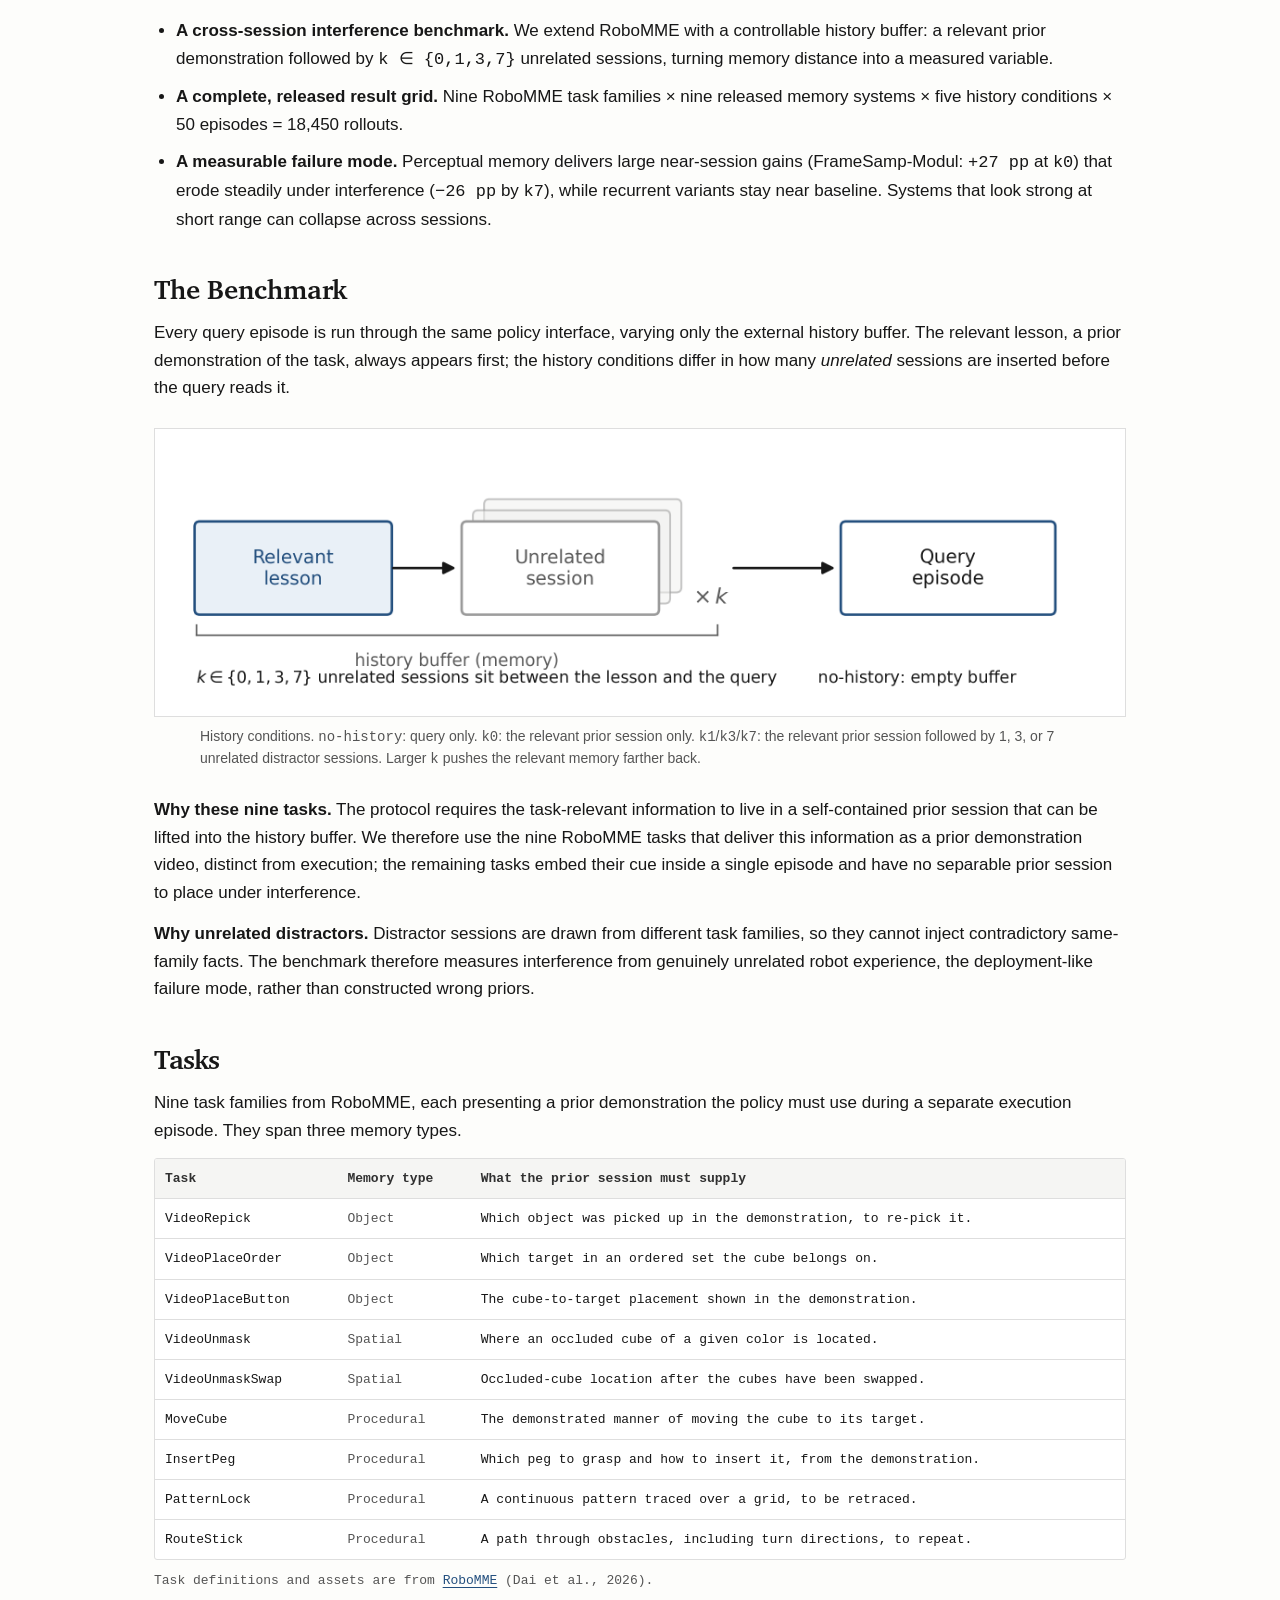
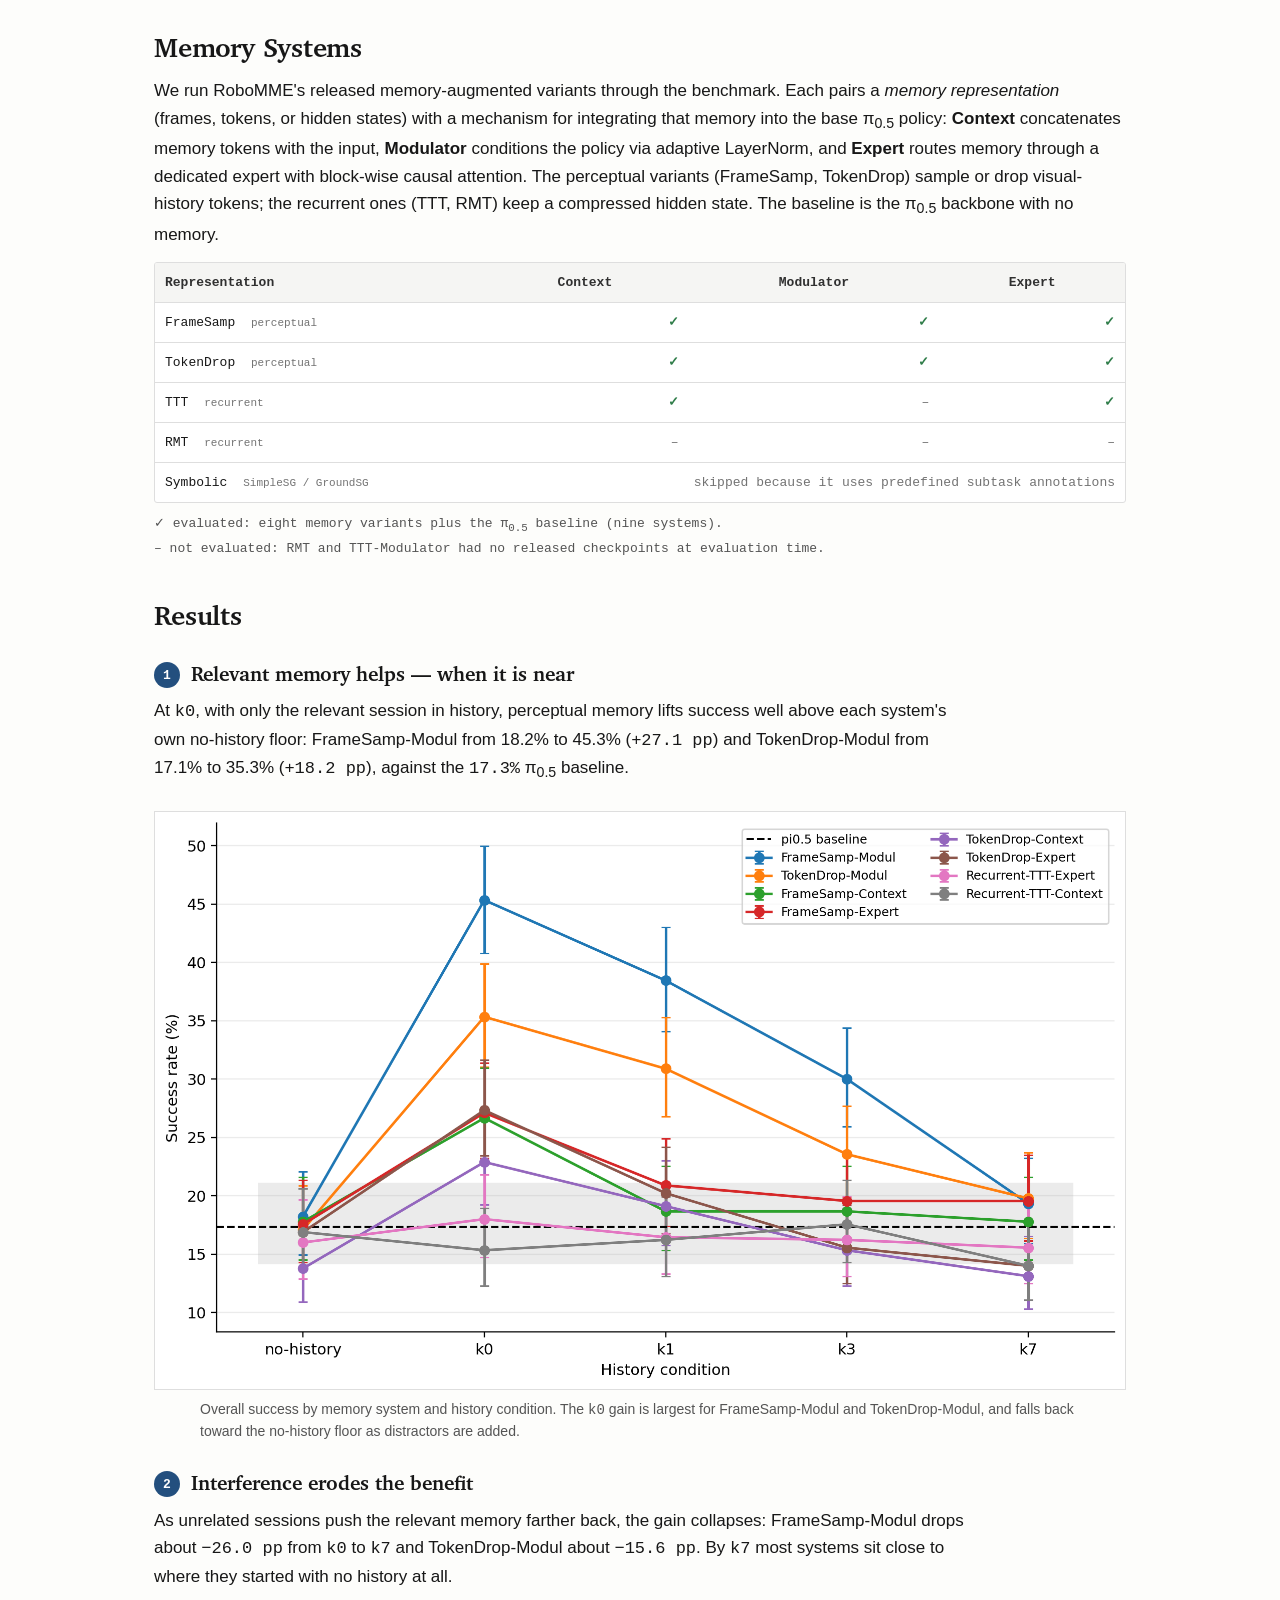
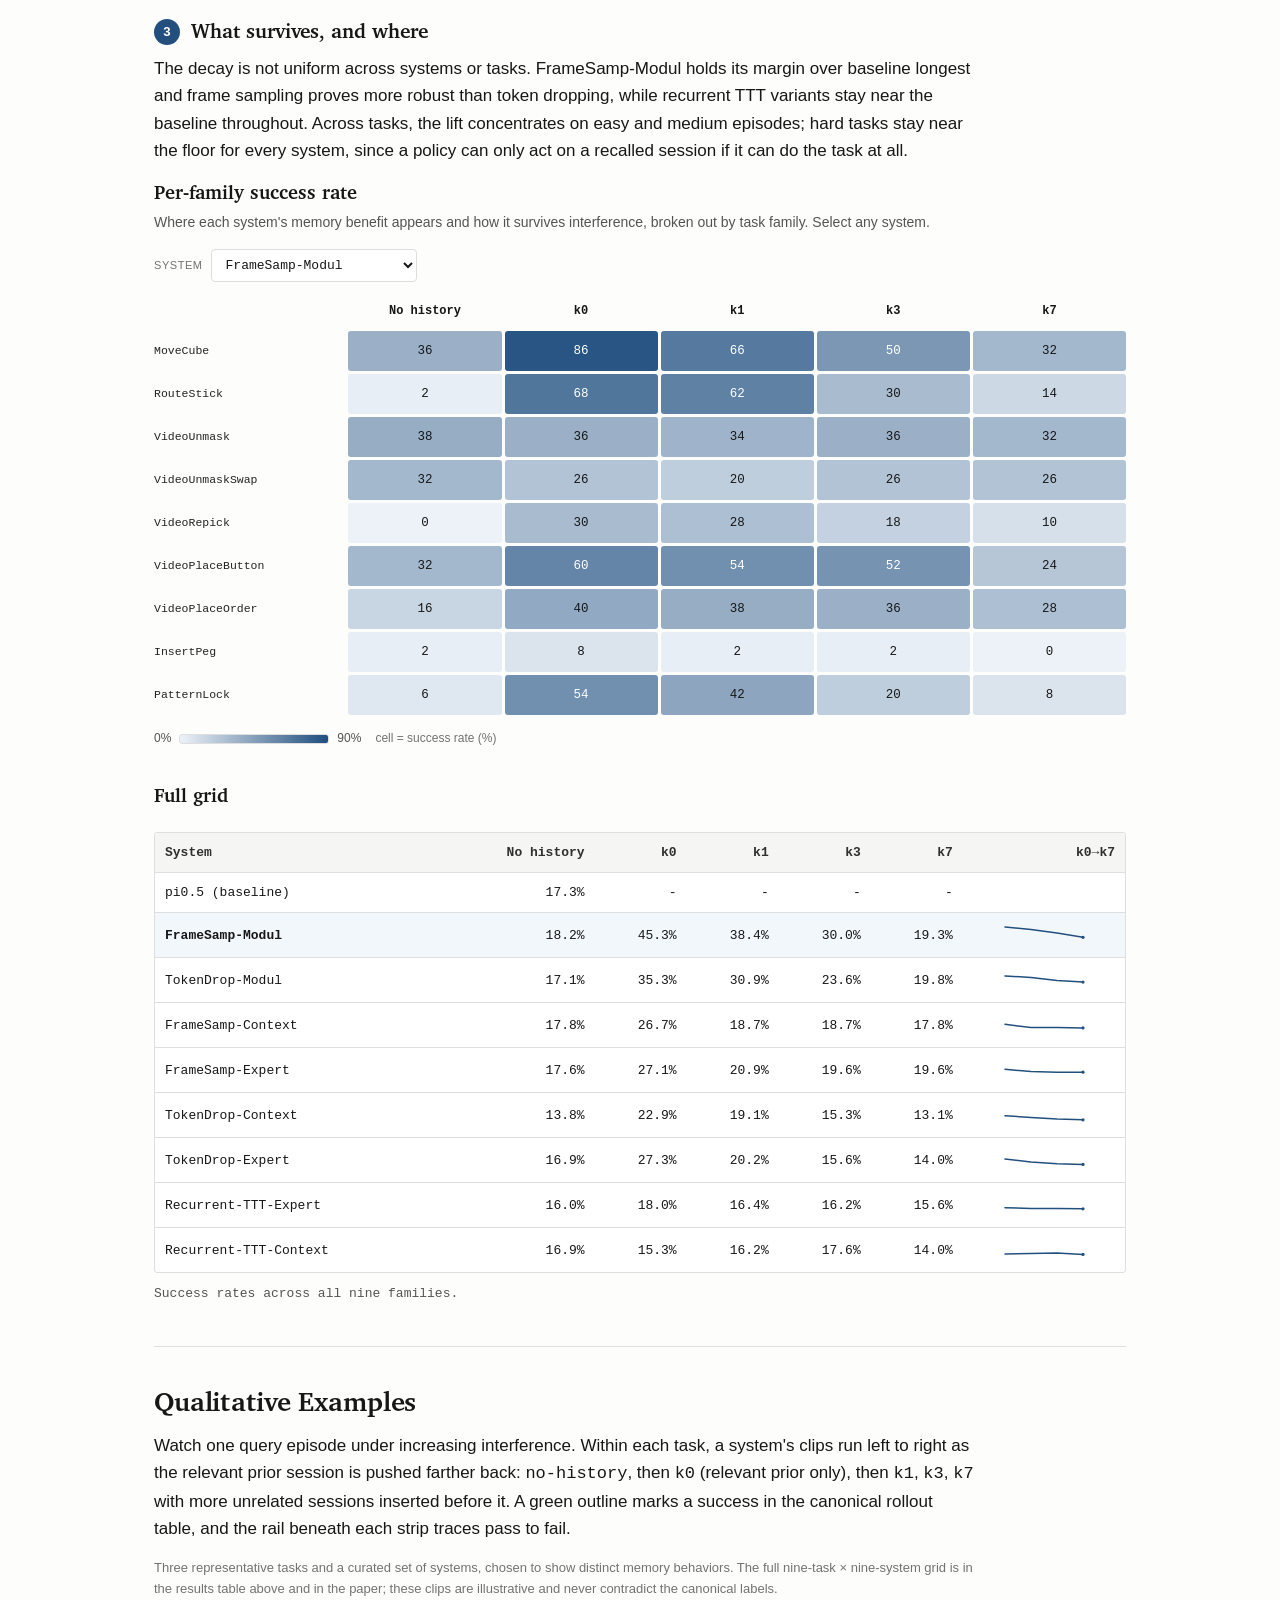
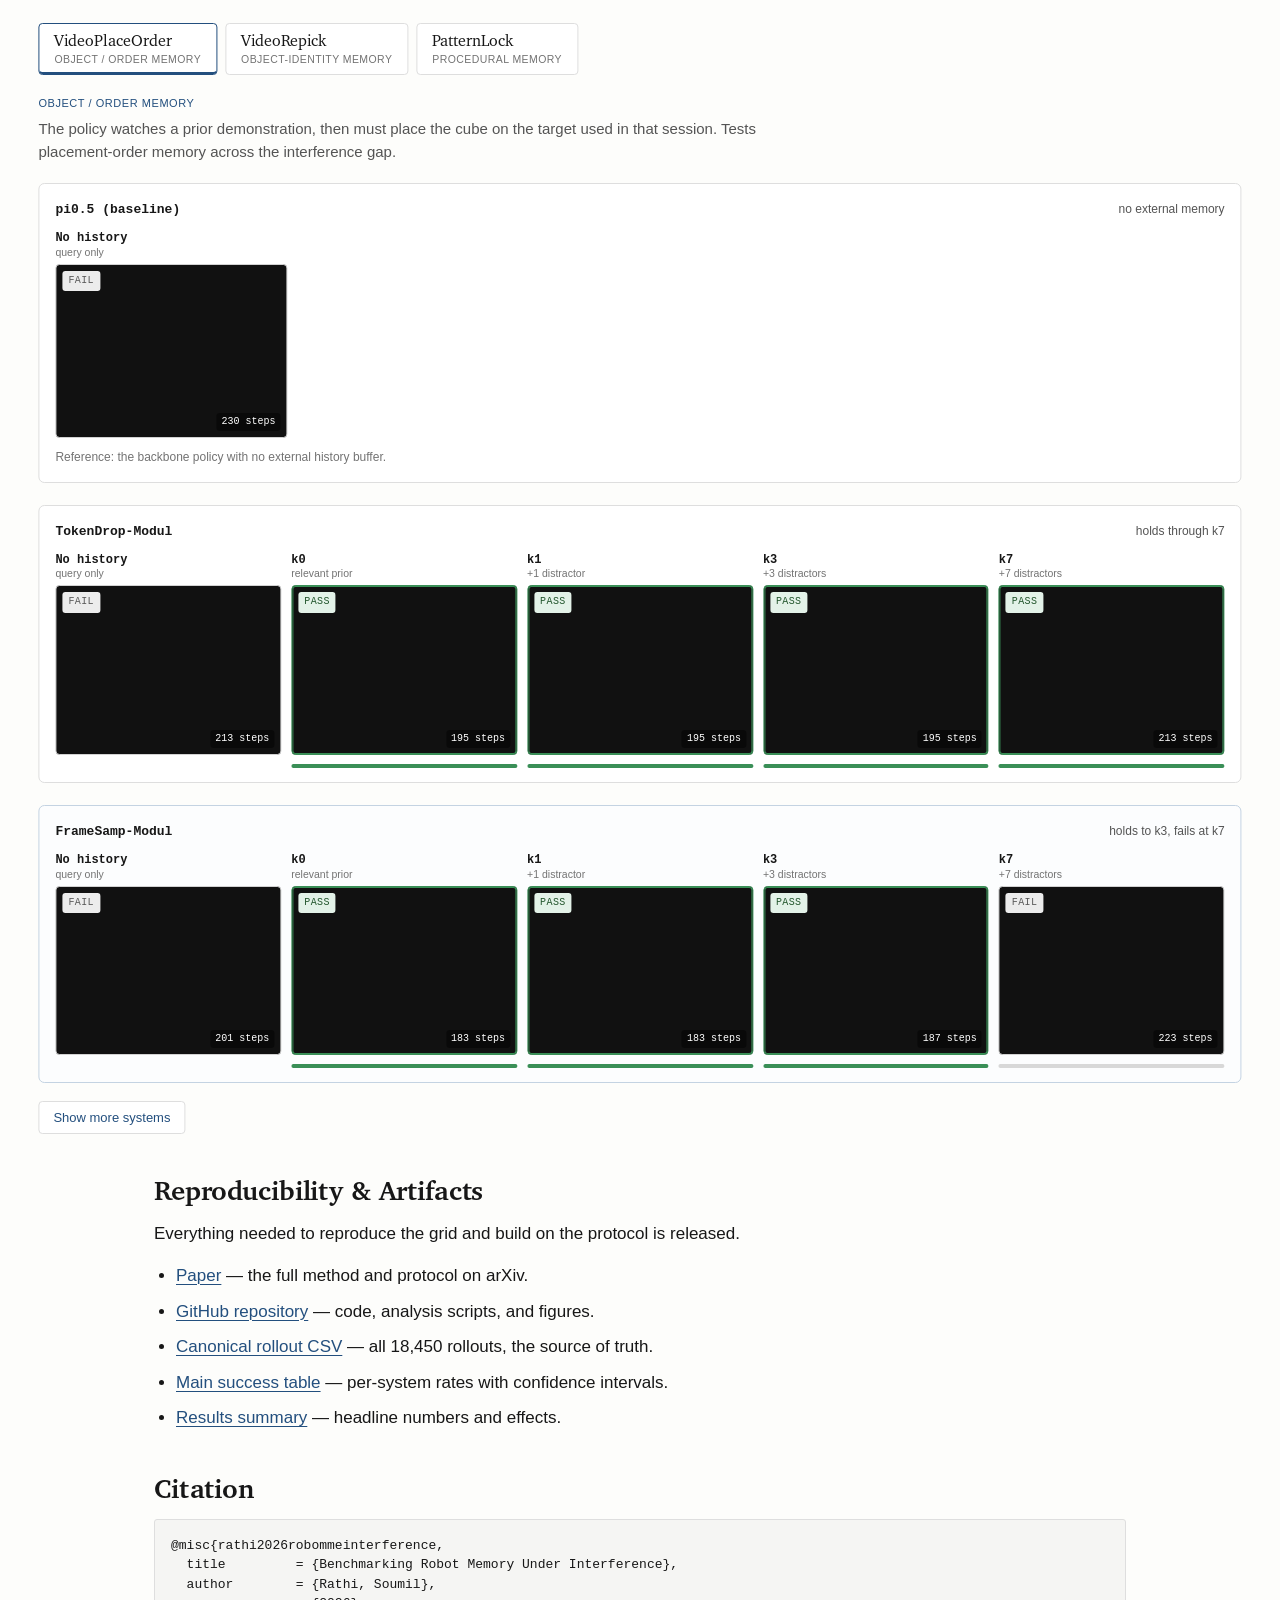
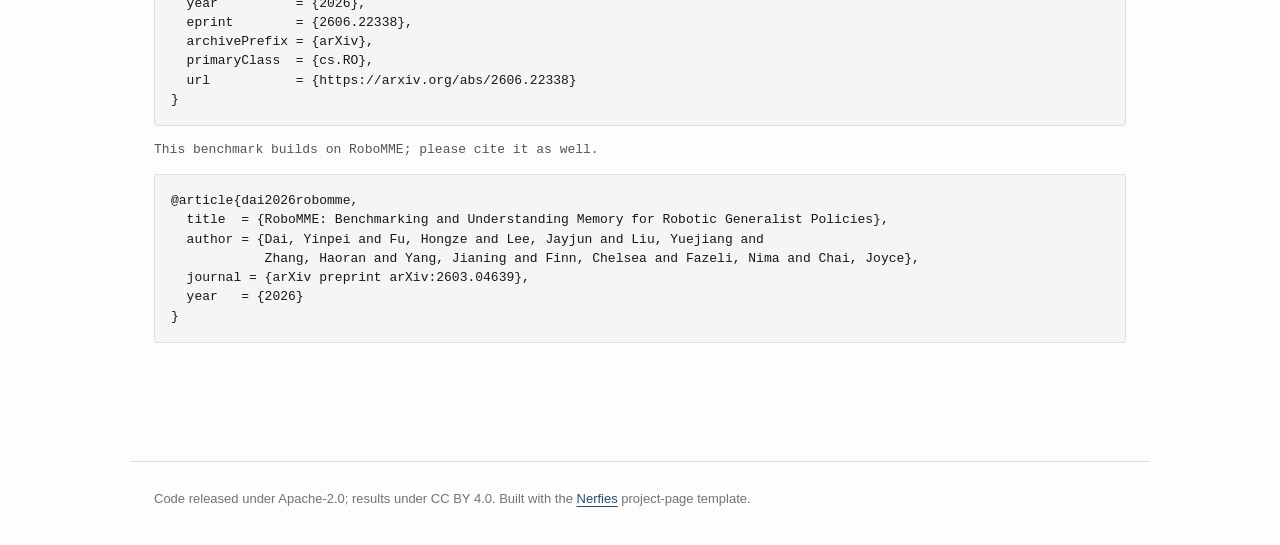
==== commit 965eff7f: "Rename BibTeX cite key to rathi2026robommeinterference Match the cite key to the project name (RoboM" ====
--- a/index.html
+++ b/index.html
@@ -424,7 +424,7 @@
 
       <section id="citation">
         <h2>Citation</h2>
-        <pre><code>@misc{rathi2026robotmemoryinterference,
+        <pre><code>@misc{rathi2026robommeinterference,
   title         = {Benchmarking Robot Memory Under Interference},
   author        = {Rathi, Soumil},
   year          = {2026},
